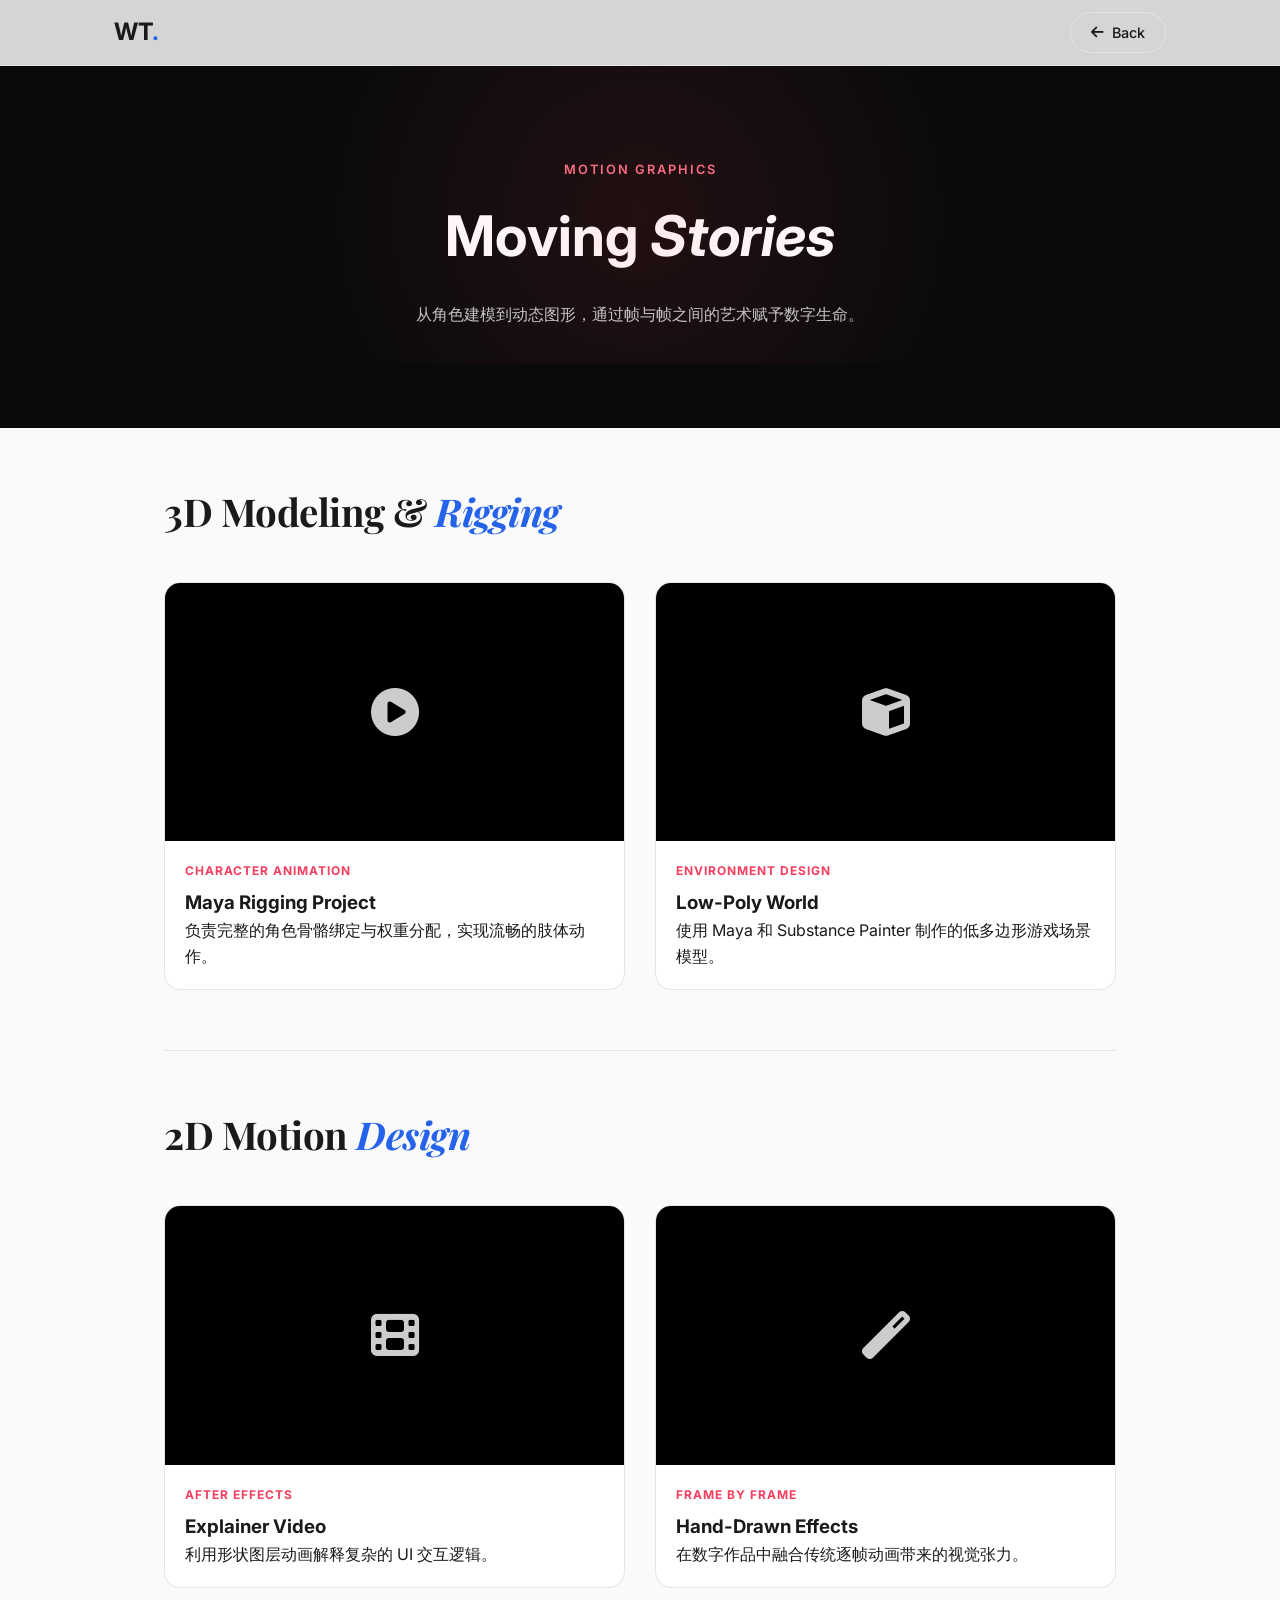
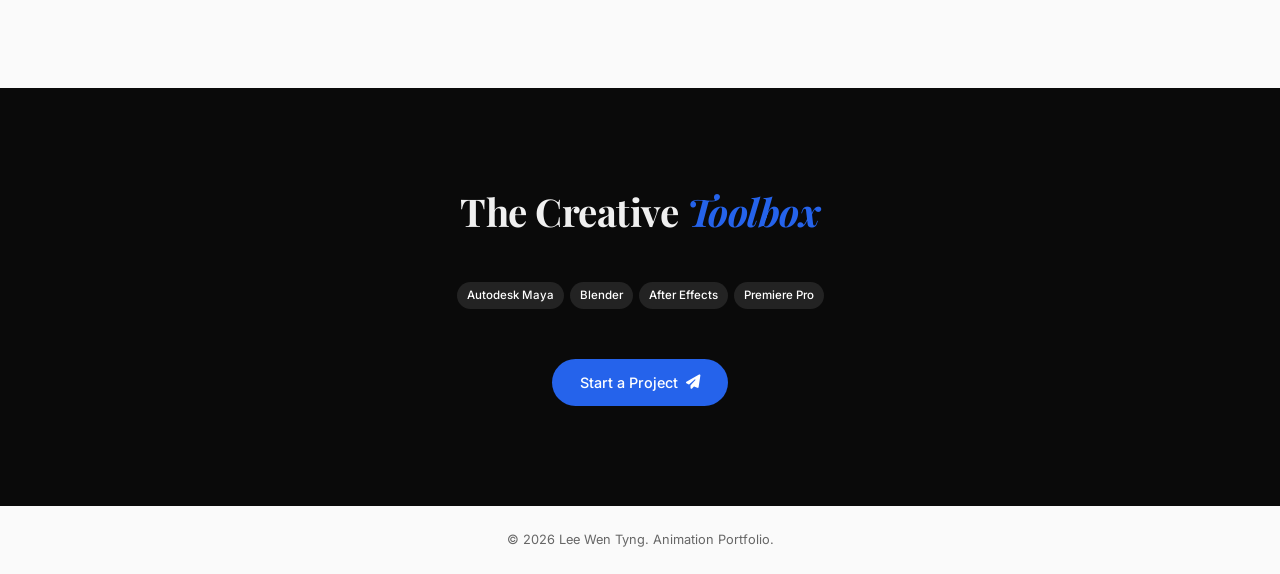
==== anim.html @ b2cf0510 "f" ====
<!DOCTYPE html>
<html lang="en">
<head>
    <meta charset="UTF-8">
    <meta name="viewport" content="width=device-width, initial-scale=1.0">
    <title>Animation & Motion | Lee Wen Tyng</title>
    <link href="https://fonts.googleapis.com/css2?family=Inter:wght@300;400;500;600;700&family=Playfair+Display:ital,wght@0,500;1,500&display=swap" rel="stylesheet">
    <link rel="stylesheet" href="https://cdnjs.cloudflare.com/ajax/libs/font-awesome/6.5.1/css/all.min.css">
    <link rel="stylesheet" href="style.css">
    <style>
        /* Animation 页面专属样式 */
        .project-hero {
            padding: 160px 24px 80px;
            background: #0a0a0a;
            color: var(--text-white);
            text-align: center;
            position: relative;
        }

        .project-hero::before {
            content: '';
            position: absolute;
            top: 50%;
            left: 50%;
            width: 70%;
            height: 70%;
            background: radial-gradient(circle, rgba(244, 63, 94, 0.1) 0%, transparent 70%); /* 采用粉红/红色调区分动画频道 */
            transform: translate(-50%, -50%);
            pointer-events: none;
        }

        .case-study-container {
            max-width: 1000px;
            margin: 0 auto;
            padding: 60px 24px;
        }

        /* 视频/作品展示网格 */
        .showcase-grid {
            display: grid;
            grid-template-columns: 1fr 1fr;
            gap: 30px;
            margin: 40px 0;
        }

        .showcase-item {
            background: #fff;
            border-radius: var(--radius);
            overflow: hidden;
            border: 1px solid var(--border);
            transition: var(--transition);
        }

        .showcase-item:hover {
            transform: translateY(-5px);
            box-shadow: var(--card-shadow);
        }

        .video-placeholder {
            width: 100%;
            aspect-ratio: 16 / 9;
            background: #000;
            display: flex;
            align-items: center;
            justify-content: center;
            color: white;
            position: relative;
        }

        .video-placeholder i {
            font-size: 3rem;
            opacity: 0.8;
        }

        .anim-meta {
            padding: 20px;
        }

        .anim-tag {
            font-size: 0.75rem;
            text-transform: uppercase;
            letter-spacing: 1px;
            color: #f43f5e;
            font-weight: 700;
            margin-bottom: 8px;
            display: block;
        }

        @media (max-width: 768px) {
            .showcase-grid { grid-template-columns: 1fr; }
        }
    </style>
</head>
<body>

    <header id="header" class="scrolled"> 
        <nav class="navbar">
            <a href="index.html" class="logo">WT<span class="dot">.</span></a>
            <a href="index.html#projects" class="btn btn-outline" style="padding: 8px 20px;">
                <i class="fas fa-arrow-left"></i> Back
            </a>
        </nav>
    </header>

    <main>
        <section class="project-hero">
            <div class="section-container">
                <p class="section-label" style="color: #fb7185;">Motion Graphics</p>
                <h1 class="hero-text" style="font-size: 3.5rem; color: white;">Moving <em>Stories</em></h1>
                <p style="opacity: 0.8; max-width: 600px; margin: 20px auto;">从角色建模到动态图形，通过帧与帧之间的艺术赋予数字生命。</p>
            </div>
        </section>

        <section class="case-study-container">
            
            <div class="reveal">
                <h2 class="section-heading">3D Modeling & <em>Rigging</em></h2>
                <div class="showcase-grid">
                    <div class="showcase-item">
                        <div class="video-placeholder">
                            <i class="fas fa-play-circle"></i>
                            </div>
                        <div class="anim-meta">
                            <span class="anim-tag">Character Animation</span>
                            <h3>Maya Rigging Project</h3>
                            <p>负责完整的角色骨骼绑定与权重分配，实现流畅的肢体动作。</p>
                        </div>
                    </div>
                    <div class="showcase-item">
                        <div class="video-placeholder">
                            <i class="fas fa-cube"></i>
                        </div>
                        <div class="anim-meta">
                            <span class="anim-tag">Environment Design</span>
                            <h3>Low-Poly World</h3>
                            <p>使用 Maya 和 Substance Painter 制作的低多边形游戏场景模型。</p>
                        </div>
                    </div>
                </div>
            </div>

            <hr style="border: none; border-top: 1px solid var(--border); margin: 60px 0;">

            <div class="reveal">
                <h2 class="section-heading">2D Motion <em>Design</em></h2>
                <div class="showcase-grid">
                    <div class="showcase-item">
                        <div class="video-placeholder">
                            <i class="fas fa-film"></i>
                        </div>
                        <div class="anim-meta">
                            <span class="anim-tag">After Effects</span>
                            <h3>Explainer Video</h3>
                            <p>利用形状图层动画解释复杂的 UI 交互逻辑。</p>
                        </div>
                    </div>
                    <div class="showcase-item">
                        <div class="video-placeholder">
                            <i class="fas fa-magic"></i>
                        </div>
                        <div class="anim-meta">
                            <span class="anim-tag">Frame by Frame</span>
                            <h3>Hand-Drawn Effects</h3>
                            <p>在数字作品中融合传统逐帧动画带来的视觉张力。</p>
                        </div>
                    </div>
                </div>
            </div>

        </section>

        <section class="section section-dark reveal" style="text-align: center;">
            <div class="section-container">
                <h2 class="section-heading">The Creative <em>Toolbox</em></h2>
                <div class="skill-tags" style="justify-content: center; font-size: 1.2rem;">
                    <span>Autodesk Maya</span>
                    <span>Blender</span>
                    <span>After Effects</span>
                    <span>Premiere Pro</span>
                </div>
                <div style="margin-top: 50px;">
                    <a href="index.html#contact" class="btn btn-primary">Start a Project <i class="fas fa-paper-plane"></i></a>
                </div>
            </div>
        </section>
    </main>

    <footer class="footer">
        <p>&copy; 2026 Lee Wen Tyng. Animation Portfolio.</p>
    </footer>

    <script>
        const revealElements = document.querySelectorAll('.reveal');
        const observer = new IntersectionObserver((entries) => {
            entries.forEach(entry => {
                if (entry.isIntersecting) {
                    entry.target.classList.add('revealed');
                }
            });
        }, { threshold: 0.1 });
        revealElements.forEach(el => observer.observe(el));
    </script>
</body>
</html>
---- style.css ----
/* ===== Reset & Base ===== */
*, *::before, *::after {
 margin: 0;
 padding: 0;
 box-sizing: border-box;
}

:root {
 --bg: #fafafa;
 --bg-dark: #0a0a0a;
 --text: #1a1a1a;
 --text-light: #666;
 --text-white: #f0f0f0;
 --accent: #2563eb;
 --accent-hover: #1d4ed8;
 --border: #e5e5e5;
 --card-bg: #fff;
 --card-shadow: 0 1px 3px rgba(0,0,0,0.06), 0 8px 24px rgba(0,0,0,0.04);
 --radius: 16px;
 --radius-sm: 8px;
 --transition: 0.3s cubic-bezier(0.4, 0, 0.2, 1);
 --max-width: 1100px;
}

html {
 scroll-behavior: smooth;
 font-size: 16px;
}

body {
 font-family: 'Inter', -apple-system, BlinkMacSystemFont, sans-serif;
 color: var(--text);
 background: var(--bg);
 line-height: 1.6;
 -webkit-font-smoothing: antialiased;
 overflow-x: hidden;
}

img { max-width: 100%; display: block; }
a { color: inherit; text-decoration: none; }
ul { list-style: none; }

/* ===== Navigation ===== */
#header {
 position: fixed;
 top: 0;
 left: 0;
 right: 0;
 z-index: 1000;
 padding: 20px 0;
 transition: var(--transition);
}

#header.scrolled {
 background: rgba(250, 250, 250, 0.85);
 backdrop-filter: blur(20px);
 -webkit-backdrop-filter: blur(20px);
 padding: 12px 0;
 border-bottom: 1px solid var(--border);
}

.navbar {
 max-width: var(--max-width);
 margin: 0 auto;
 padding: 0 24px;
 display: flex;
 justify-content: space-between;
 align-items: center;
}

.logo {
 font-size: 1.5rem;
 font-weight: 700;
 letter-spacing: -0.5px;
}

.dot { color: var(--accent); }

.nav-links {
 display: flex;
 align-items: center;
 gap: 32px;
}

.nav-links > li > a {
 font-size: 0.875rem;
 font-weight: 500;
 color: var(--text-light);
 transition: color var(--transition);
 position: relative;
}

.nav-links > li > a:hover { color: var(--text); }

.nav-links > li > a::after {
 content: '';
 position: absolute;
 bottom: -4px;
 left: 0;
 width: 0;
 height: 2px;
 background: var(--accent);
 transition: width var(--transition);
}

.nav-links > li > a:hover::after { width: 100%; }

/* Dropdown */
.dropdown { position: relative; }

.dropdown > a {
 display: flex;
 align-items: center;
 gap: 4px;
}

.dropdown > a .fa-chevron-down {
 font-size: 0.65rem;
 transition: transform var(--transition);
}

.dropdown:hover .fa-chevron-down { transform: rotate(180deg); }

.dropdown-menu {
 position: absolute;
 top: 100%;
 left: 50%;
 transform: translateX(-50%) translateY(8px);
 background: var(--card-bg);
 border: 1px solid var(--border);
 border-radius: var(--radius-sm);
 padding: 8px;
 min-width: 220px;
 box-shadow: var(--card-shadow);
 opacity: 0;
 visibility: hidden;
 transition: var(--transition);
}

.dropdown:hover .dropdown-menu {
 opacity: 1;
 visibility: visible;
 transform: translateX(-50%) translateY(0);
}

.dropdown-menu li a {
 display: block;
 padding: 8px 14px;
 font-size: 0.85rem;
 border-radius: 6px;
 transition: background var(--transition);
}

.dropdown-menu li a:hover {
 background: #f5f5f5;
}

/* Mobile menu */
.menu-toggle {
 display: none;
 flex-direction: column;
 gap: 5px;
 background: none;
 border: none;
 cursor: pointer;
 padding: 4px;
}

.menu-toggle span {
 display: block;
 width: 24px;
 height: 2px;
 background: var(--text);
 border-radius: 2px;
 transition: var(--transition);
}

/* ===== Hero ===== */
.hero {
 min-height: 100vh;
 display: flex;
 align-items: center;
 justify-content: center;
 padding: 120px 24px 80px;
 background: linear-gradient(135deg, #f0f4ff 0%, #fafafa 50%, #fdf2f8 100%);
 position: relative;
}

.hero-container {
 max-width: var(--max-width);
 margin: 0 auto;
 display: grid;
 grid-template-columns: 320px 1fr;
 gap: 64px;
 align-items: center;
}

.hero-card {
 text-align: center;
}

.profile-circle {
 width: 180px;
 height: 180px;
 border-radius: 50%;
 overflow: hidden;
 margin: 0 auto 20px;
 border: 3px solid #fff;
 box-shadow: 0 8px 32px rgba(37, 99, 235, 0.15);
}

.profile-circle img {
 width: 100%;
 height: 100%;
 object-fit: cover;
}

.hero-card h2 {
 font-size: 1.35rem;
 font-weight: 600;
 letter-spacing: -0.3px;
}

.hero-tagline {
 color: var(--text-light);
 font-size: 0.9rem;
 margin-top: 4px;
}

.hero-specialties {
 display: flex;
 align-items: center;
 justify-content: center;
 gap: 8px;
 margin-top: 12px;
 font-size: 0.8rem;
 color: var(--accent);
 font-weight: 500;
}

.hero-specialties .sep { opacity: 0.4; }

.hero-text h1 {
 font-family: 'Playfair Display', Georgia, serif;
 font-size: 3.2rem;
 line-height: 1.15;
 letter-spacing: -1px;
 margin-bottom: 20px;
}

.hero-text h1 em {
 color: var(--accent);
 font-style: italic;
}

.hero-text > p {
 font-size: 1.1rem;
 color: var(--text-light);
 max-width: 480px;
 line-height: 1.7;
}

.button-group {
 display: flex;
 gap: 12px;
 margin-top: 32px;
}

.btn {
 display: inline-flex;
 align-items: center;
 gap: 8px;
 padding: 12px 28px;
 border-radius: 50px;
 font-size: 0.9rem;
 font-weight: 500;
 transition: var(--transition);
 cursor: pointer;
 border: none;
}

.btn-primary {
 background: var(--accent);
 color: #fff;
}

.btn-primary:hover {
 background: var(--accent-hover);
 transform: translateY(-1px);
 box-shadow: 0 4px 16px rgba(37, 99, 235, 0.3);
}

.btn-outline {
 background: transparent;
 color: var(--text);
 border: 1.5px solid var(--border);
}

.btn-outline:hover {
 border-color: var(--text);
 transform: translateY(-1px);
}

/* Scroll indicator */
.scroll-indicator {
 position: absolute;
 bottom: 32px;
 left: 50%;
 transform: translateX(-50%);
 text-align: center;
 animation: float 2.5s ease-in-out infinite;
}

.scroll-indicator p {
 font-size: 0.7rem;
 color: var(--text-light);
 margin-top: 8px;
 letter-spacing: 1px;
 text-transform: uppercase;
}

.mouse {
 width: 24px;
 height: 38px;
 border: 2px solid var(--text-light);
 border-radius: 12px;
 margin: 0 auto;
 position: relative;
}

.wheel {
 width: 3px;
 height: 8px;
 background: var(--text-light);
 border-radius: 2px;
 position: absolute;
 top: 6px;
 left: 50%;
 transform: translateX(-50%);
 animation: scroll-wheel 1.8s ease-in-out infinite;
}

@keyframes scroll-wheel {
 0%, 100% { opacity: 1; transform: translateX(-50%) translateY(0); }
 100% { opacity: 0; transform: translateX(-50%) translateY(12px); }
}

@keyframes float {
 0%, 100% { transform: translateX(-50%) translateY(0); }
 50% { transform: translateX(-50%) translateY(-8px); }
}

/* ===== Sections ===== */
.section {
 padding: 100px 24px;
}

.section-dark {
 background: var(--bg-dark);
 color: var(--text-white);
}

.section-container {
 max-width: var(--max-width);
 margin: 0 auto;
}

.section-label {
 font-size: 0.8rem;
 font-weight: 600;
 text-transform: uppercase;
 letter-spacing: 2px;
 color: var(--accent);
 margin-bottom: 12px;
}

.section-heading {
 font-family: 'Playfair Display', Georgia, serif;
 font-size: 2.4rem;
 letter-spacing: -0.5px;
 line-height: 1.2;
 margin-bottom: 48px;
}

.section-heading em {
 color: var(--accent);
 font-style: italic;
}

/* Reveal animation */
.reveal {
 opacity: 0;
 transform: translateY(30px);
 transition: opacity 0.8s ease, transform 0.8s ease;
}

.reveal.revealed {
 opacity: 1;
 transform: translateY(0);
}

/* ===== About ===== */
.about-content p {
 font-size: 1.05rem;
 color: var(--text-light);
 margin-bottom: 16px;
 max-width: 680px;
 line-height: 1.8;
}

.about-stats {
 display: flex;
 gap: 48px;
 margin-top: 48px;
 padding-top: 48px;
 border-top: 1px solid var(--border);
}

.stat-number {
 display: block;
 font-size: 2rem;
 font-weight: 700;
 color: var(--accent);
}

.stat-label {
 font-size: 0.85rem;
 color: var(--text-light);
}

/* ===== Projects ===== */
.projects-grid {
 display: grid;
 grid-template-columns: 1fr 1fr;
 gap: 24px;
}

.project-card {
 display: block;
 border-radius: var(--radius);
 overflow: hidden;
 background: var(--card-bg);
 border: 1px solid rgba(255,255,255,0.1);
 transition: var(--transition);
}

.project-card:hover {
 transform: translateY(-4px);
 box-shadow: 0 12px 40px rgba(0,0,0,0.08);
}

.project-thumb {
 position: relative;
 aspect-ratio: 16/10;
 overflow: hidden;
}

.project-thumb img {
 width: 100%;
 height: 100%;
 object-fit: cover;
 transition: transform 0.6s ease;
}

.project-card:hover .project-thumb img {
 transform: scale(1.05);
}

.project-overlay {
 position: absolute;
 inset: 0;
 background: rgba(10, 10, 10, 0.6);
 display: flex;
 align-items: center;
 justify-content: center;
 opacity: 0;
 transition: var(--transition);
}

.project-card:hover .project-overlay { opacity: 1; }

.project-overlay span {
 color: #fff;
 font-size: 0.9rem;
 font-weight: 500;
 display: flex;
 align-items: center;
 gap: 8px;
}

.project-meta {
 padding: 20px 24px;
}

.project-meta h3 {
 font-size: 1.1rem;
 font-weight: 600;
 margin-bottom: 6px;
}

.project-meta > p {
 font-size: 0.85rem;
 color: #999;
 margin-bottom: 12px;
 line-height: 1.5;
}

.skill-tags {
 display: flex;
 flex-wrap: wrap;
 gap: 6px;
}

.skill-tags span {
 font-size: 0.72rem;
 padding: 4px 10px;
 background: rgba(37, 99, 235, 0.1);
 color: var(--accent);
 border-radius: 50px;
 font-weight: 500;
}

.section-dark .skill-tags span {
 background: rgba(255,255,255,0.1);
 color: #fff;
}

/* ===== Experience / Timeline ===== */
.timeline {
 position: relative;
 padding-left: 28px;
}

.timeline::before {
 content: '';
 position: absolute;
 left: 4px;
 top: 8px;
 bottom: 8px;
 width: 1px;
 background: var(--border);
}

.timeline-item {
 position: relative;
 padding-bottom: 40px;
}

.timeline-item:last-child { padding-bottom: 0; }

.timeline-marker {
 position: absolute;
 left: -28px;
 top: 8px;
 width: 9px;
 height: 9px;
 border-radius: 50%;
 background: var(--accent);
 border: 2px solid var(--bg);
}

.timeline-header {
 display: flex;
 align-items: center;
 gap: 12px;
 margin-bottom: 4px;
}

.timeline-date {
 font-size: 0.8rem;
 color: var(--text-light);
 font-weight: 500;
}

.timeline-type {
 font-size: 0.7rem;
 padding: 2px 8px;
 background: rgba(37, 99, 235, 0.1);
 color: var(--accent);
 border-radius: 50px;
 font-weight: 500;
}

.timeline-content h3 {
 font-size: 1.1rem;
 font-weight: 600;
 margin-bottom: 2px;
}

.timeline-company {
 font-size: 0.85rem;
 color: var(--text-light);
 margin-bottom: 12px;
}

.timeline-content ul {
 margin-bottom: 12px;
}

.timeline-content li {
 font-size: 0.9rem;
 color: var(--text-light);
 line-height: 1.7;
 padding-left: 16px;
 position: relative;
 margin-bottom: 6px;
}

.timeline-content li::before {
 content: '';
 position: absolute;
 left: 0;
 top: 10px;
 width: 4px;
 height: 4px;
 border-radius: 50%;
 background: var(--border);
}

/* ===== Achievements ===== */
.achievements-grid {
 display: grid;
 grid-template-columns: 1fr 1fr;
 gap: 24px;
}

.achievement-card {
 border-radius: var(--radius);
 overflow: hidden;
 background: rgba(255,255,255,0.05);
 border: 1px solid rgba(255,255,255,0.08);
}

.achievement-card img {
 aspect-ratio: 16/10;
 object-fit: cover;
 width: 100%;
}

.achievement-info {
 padding: 24px;
}

.achievement-badge {
 font-size: 0.75rem;
 font-weight: 600;
 padding: 3px 10px;
 background: rgba(37, 99, 235, 0.15);
 color: var(--accent);
 border-radius: 50px;
 display: inline-block;
 margin-bottom: 10px;
}

.achievement-info h3 {
 font-size: 1.05rem;
 font-weight: 600;
 margin-bottom: 8px;
}

.achievement-info p {
 font-size: 0.85rem;
 color: #999;
 line-height: 1.6;
}

/* ===== Contact ===== */
.contact-container {
 text-align: center;
}

.contact-grid {
 display: flex;
 justify-content: center;
 gap: 16px;
 margin-bottom: 40px;
 flex-wrap: wrap;
}

.contact-card {
 display: flex;
 align-items: center;
 gap: 14px;
 padding: 16px 24px;
 background: var(--card-bg);
 border: 1px solid var(--border);
 border-radius: var(--radius-sm);
 transition: var(--transition);
}

.contact-card:hover {
 border-color: var(--accent);
 transform: translateY(-2px);
 box-shadow: 0 4px 16px rgba(37, 99, 235, 0.1);
}

a.contact-card:hover .fa-arrow-right {
 opacity: 1;
 transform: translateX(0);
}

.contact-card > i:first-child {
 font-size: 1.2rem;
 color: var(--accent);
}

.contact-label {
 font-size: 0.7rem;
 color: var(--text-light);
 text-transform: uppercase;
 letter-spacing: 1px;
}

.contact-value {
 font-size: 0.9rem;
 font-weight: 500;
}

.contact-card > .fa-arrow-right {
 font-size: 0.75rem;
 color: var(--accent);
 opacity: 0;
 transform: translateX(-4px);
 transition: var(--transition);
}

.social-links {
 display: flex;
 justify-content: center;
 gap: 16px;
}

.social-links a {
 width: 44px;
 height: 44px;
 display: flex;
 align-items: center;
 justify-content: center;
 border-radius: 50%;
 border: 1px solid var(--border);
 font-size: 1rem;
 color: var(--text-light);
 transition: var(--transition);
}

.social-links a:hover {
 background: var(--accent);
 color: #fff;
 border-color: var(--accent);
 transform: translateY(-2px);
}

/* ===== Footer ===== */
.footer {
 text-align: center;
 padding: 24px;
 font-size: 0.8rem;
 color: var(--text-light);
}

/* ===== Responsive ===== */
@media (max-width: 768px) {
 .menu-toggle { display: flex; }

 .nav-links {
  position: fixed;
  top: 0;
  right: -100%;
  width: 280px;
  height: 100vh;
  flex-direction: column;
  background: var(--bg);
  padding: 80px 32px 32px;
  gap: 24px;
  transition: right var(--transition);
  box-shadow: -8px 0 24px rgba(0,0,0,0.1);
 }

 .nav-links.open { right: 0; }

 .dropdown-menu {
  position: static;
  transform: none;
  opacity: 1;
  visibility: visible;
  box-shadow: none;
  border: none;
  background: #f5f5f5;
  border-radius: var(--radius-sm);
  margin-top: 8px;
  display: none;
 }

 .dropdown.open .dropdown-menu { display: block; }

 .hero-container {
  grid-template-columns: 1fr;
  text-align: center;
  gap: 40px;
 }

 .hero-card { order: -1; }

 .hero-text h1 { font-size: 2.2rem; }
 .hero-text > p { margin: 0 auto; }
 .button-group { justify-content: center; }

 .projects-grid,
 .achievements-grid {
  grid-template-columns: 1fr;
 }

 .about-stats {
  gap: 32px;
 }

 .scroll-indicator { display: none; }

 .section-heading { font-size: 2rem; }

 .section { padding: 72px 24px; }
}

@media (max-width: 480px) {
 .hero-text h1 { font-size: 1.8rem; }
 .contact-grid { flex-direction: column; align-items: center; }
 .contact-card { width: 100%; max-width: 300px; justify-content: center; }
}

/* 1. 顶部 Hero 区：使用深色背景营造沉浸感 */
.project-hero {
    padding: 160px 24px 100px;
    background: var(--bg-dark); /* 复用主页定义的深黑色 */
    color: var(--text-white);
    text-align: center;
    position: relative;
    overflow: hidden;
}

/* 加上一个淡淡的渐变背景装饰 */
.project-hero::before {
    content: '';
    position: absolute;
    top: 50%;
    left: 50%;
    width: 60%;
    height: 60%;
    background: radial-gradient(circle, rgba(37, 99, 235, 0.15) 0%, transparent 70%);
    transform: translate(-50%, -50%);
    pointer-events: none;
}

/* 2. 案例研究容器：控制阅读宽度，提升质感 */
.case-study-container {
    max-width: 860px; /* 比主页略窄，更适合长文阅读 */
    margin: 0 auto;
    padding: 80px 24px;
}

/* 3. 媒体展示（视频/图片）：增加悬浮阴影 */
.project-media {
    width: 100%;
    border-radius: var(--radius);
    overflow: hidden;
    margin-bottom: 48px;
    box-shadow: 0 20px 50px rgba(0,0,0,0.1);
    border: 1px solid var(--border);
}

.project-media img, .project-media video {
    width: 100%;
    display: block;
    transition: transform 0.8s ease;
}

/* 4. 技术栈网格：展示你的硬实力（Unity, C# 等） */
.tech-stack-grid {
    display: grid;
    grid-template-columns: repeat(auto-fit, minmax(140px, 1fr));
    gap: 16px;
    margin: 40px 0;
}

.tech-item {
    padding: 24px 16px;
    background: #fff;
    border: 1px solid var(--border);
    border-radius: var(--radius-sm);
    text-align: center;
    transition: var(--transition);
}

.tech-item:hover {
    border-color: var(--accent);
    transform: translateY(-4px);
    box-shadow: var(--card-shadow);
}

.tech-item i {
    font-size: 1.8rem;
    color: var(--accent);
    margin-bottom: 12px;
}

.tech-item p {
    font-size: 0.85rem;
    font-weight: 600;
    color: var(--text);
}

/* 5. 强调引用：用于展示项目中的感悟或评价 */
blockquote {
    font-family: 'Playfair Display', serif;
    font-style: italic;
    font-size: 1.2rem;
    color: var(--text-light);
    border-left: 4px solid var(--accent);
    padding: 20px 32px;
    margin: 40px 0;
    background: rgba(37, 99, 235, 0.03);
    border-radius: 0 var(--radius-sm) var(--radius-sm) 0;
}

/* 6. 移动端微调 */
@media (max-width: 768px) {
    .project-hero h1 { font-size: 2.5rem; }
    .case-study-container { padding: 48px 24px; }
    .tech-stack-grid { grid-template-columns: 1fr 1fr; }
}

/*uiux html/
/* 给 UI/UX 注入灵魂的 CSS 补丁 */
.uiux-hero {
    background: radial-gradient(circle at top right, rgba(37, 99, 235, 0.05), #fff);
    border-bottom: none;
}
.step-card:hover {
    border-color: var(--accent);
    background: #fff;
    transform: translateY(-5px);
    box-shadow: 0 10px 30px rgba(37, 99, 235, 0.1);
}
.iphone-frame {
    border: 12px solid #1e293b; /* 更有质感的边框 */
    box-shadow: 0 50px 100px -20px rgba(2, 6, 23, 0.3);
}

/*fyp html*/
/* FYP 皇冠明珠版 CSS 补丁 */
.fyp-hero {
    background: #020617; /* 深海蓝 */
    position: relative;
}
.fyp-hero h1 em {
    color: #f59e0b !important; /* 金色 */
    text-shadow: 0 0 20px rgba(245, 158, 11, 0.3);
}
.award-tag {
    background: linear-gradient(135deg, rgba(245, 158, 11, 0.2), rgba(245, 158, 11, 0.05));
    border-color: #f59e0b;
    color: #fbbf24;
}
.step-number {
    color: #f59e0b !important; /* 步骤数字也换成金色 */
    opacity: 0.5;
}
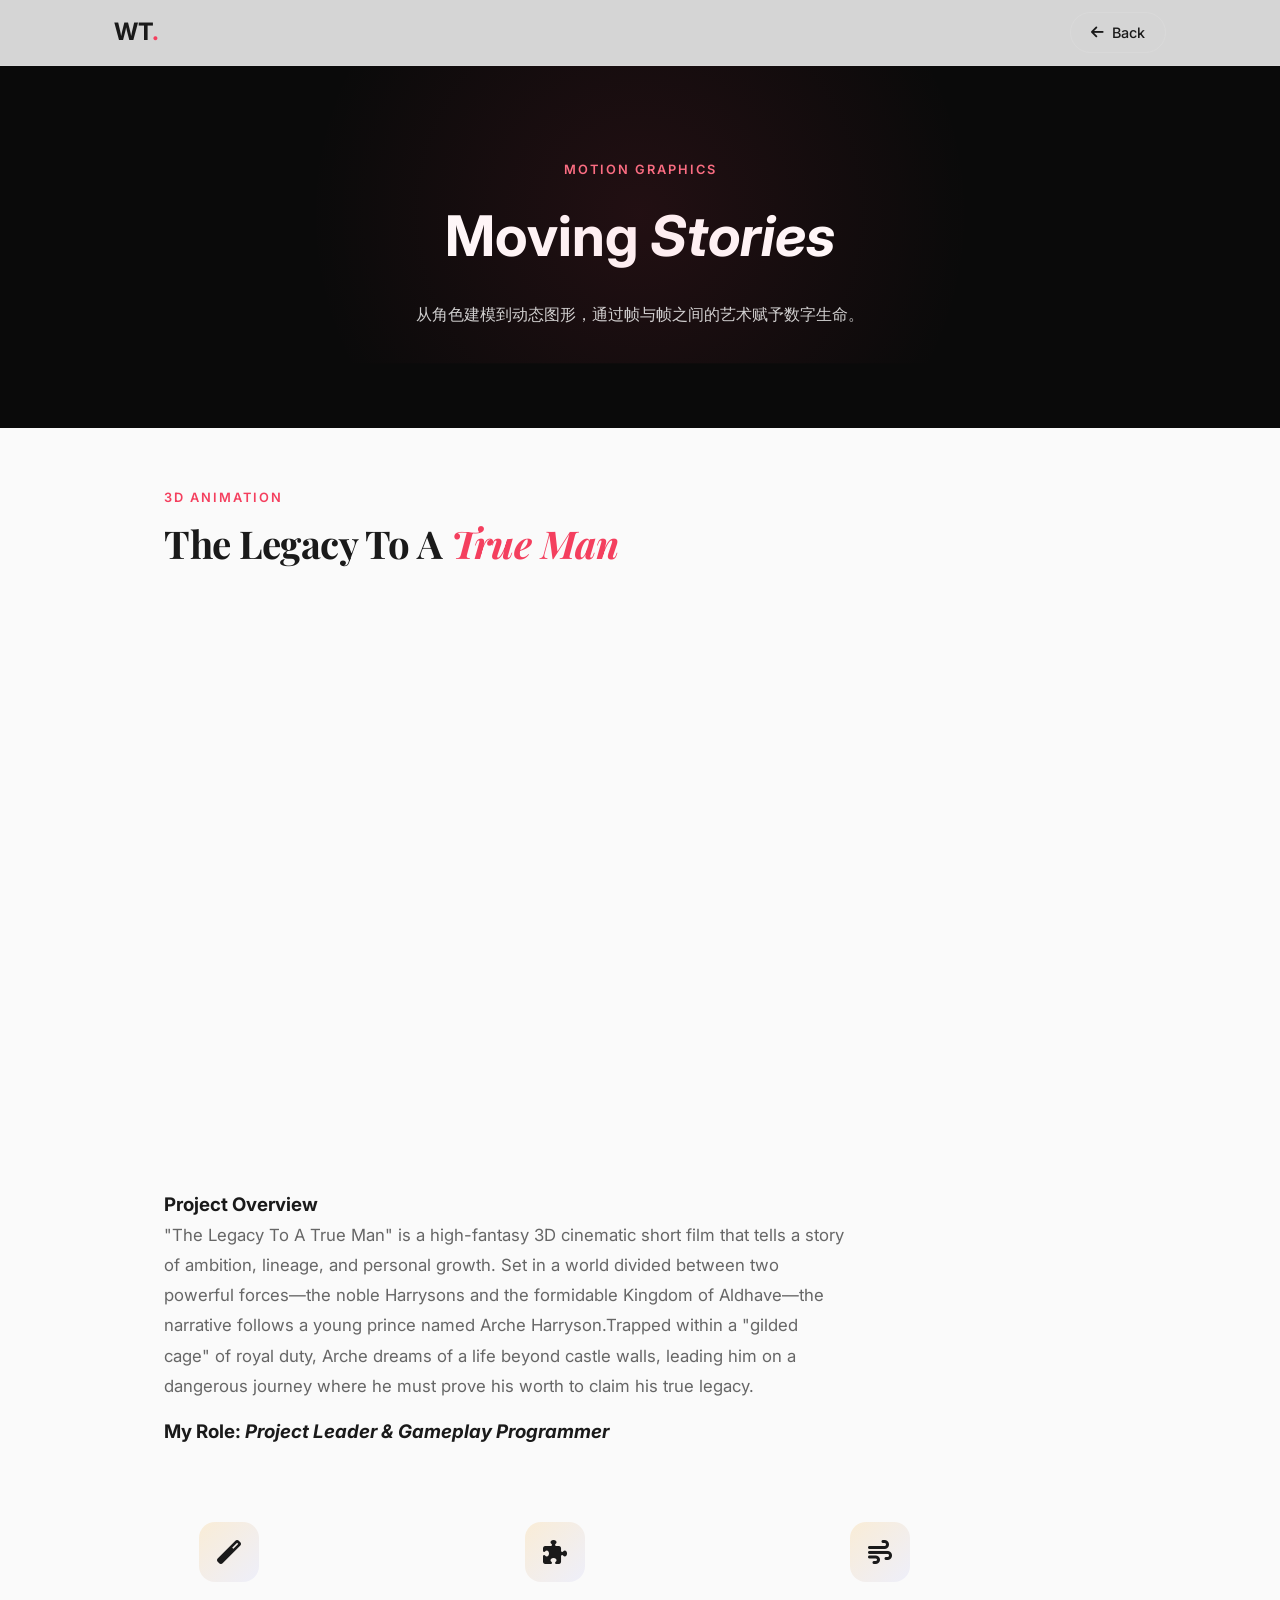
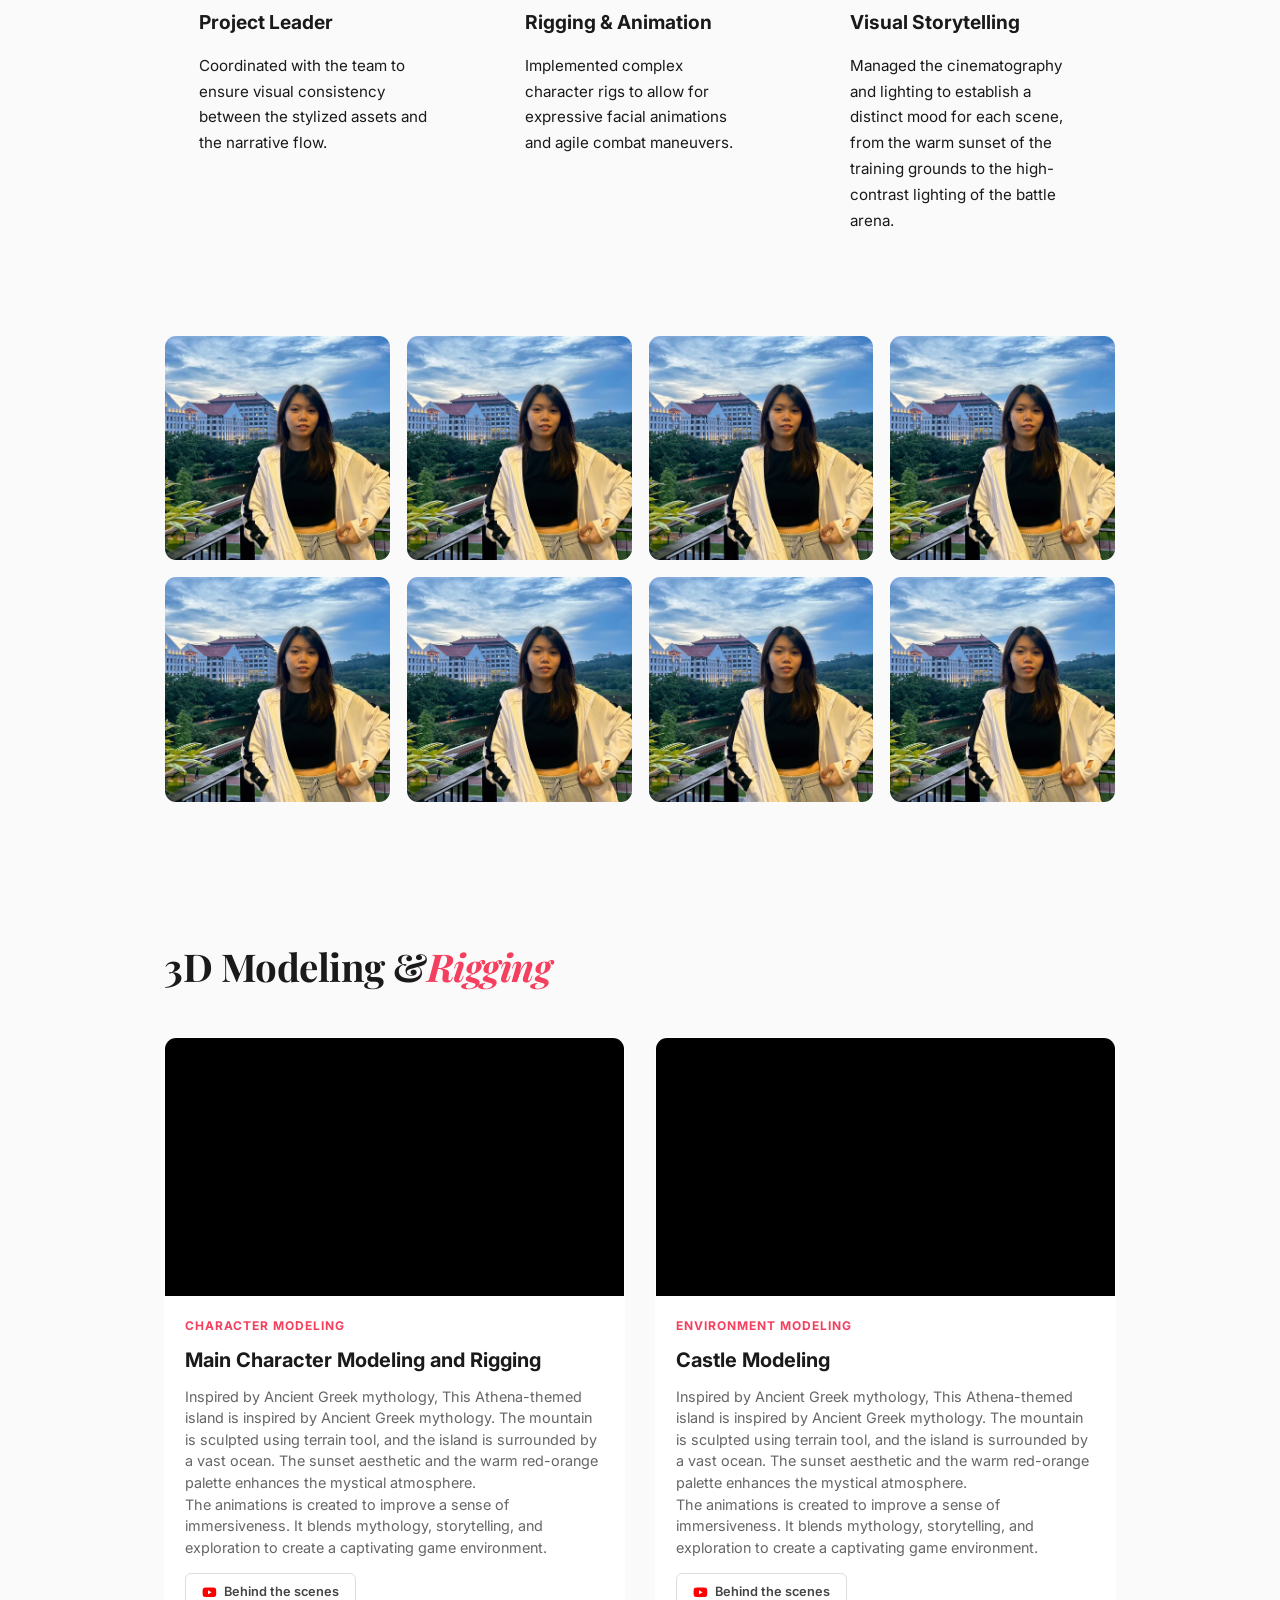
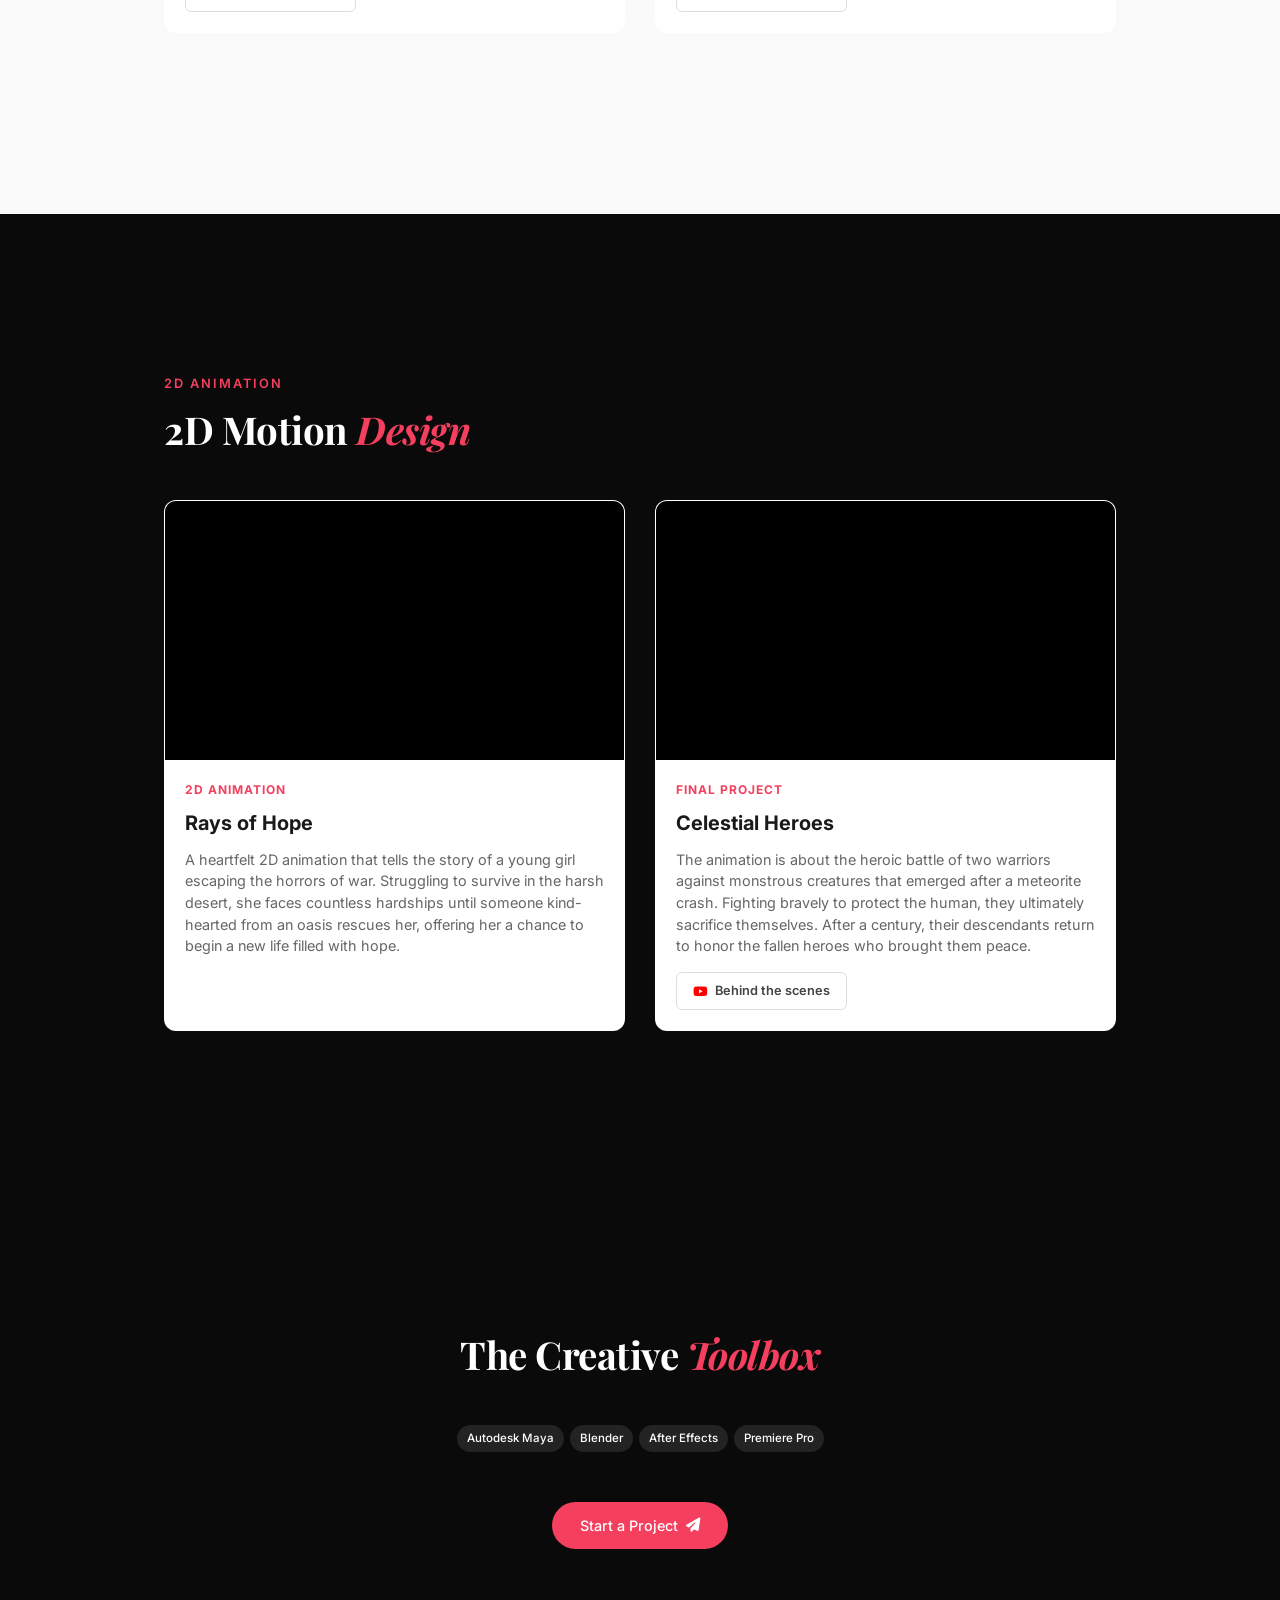
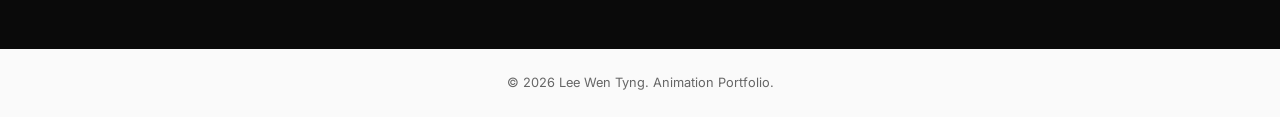
==== commit 52bc88e2: "f" ====
--- a/anim.html
+++ b/anim.html
@@ -9,6 +9,15 @@
     <link rel="stylesheet" href="style.css">
     <style>
         /* Animation 页面专属样式 */
+        :root {
+            --bg-dark: #0a0a0a;
+            --text-white: #ffffff;
+            --accent: #f43f5e;
+            --border: rgba(255, 255, 255, 0.1);
+            --radius: 12px;
+            --radius-sm: 8px;
+        }
+
         .project-hero {
             padding: 160px 24px 80px;
             background: #0a0a0a;
@@ -86,8 +95,91 @@
             display: block;
         }
 
+        /* Feature Cards with 3D Tilt */
+        .feature-grid {
+            display: grid;
+            grid-template-columns: repeat(auto-fit, minmax(150px, 1fr));
+            gap: 25px;
+            margin: 40px 0;
+            perspective: 1000px;
+        }
+
+        .feature-card {
+            background: var(--bg-card);
+            border: 1px solid var(--border-color);
+            border-radius: 20px;
+            padding: 35px;
+            transition: all 0.4s cubic-bezier(0.175, 0.885, 0.32, 1.275);
+            transform-style: preserve-3d;
+            position: relative;
+            overflow: hidden;
+        }
+
+        .feature-card::before {
+            content: '';
+            position: absolute;
+            top: 0;
+            left: 0;
+            right: 0;
+            height: 3px;
+            background: linear-gradient(90deg, var(--accent), var(--accent-gold));
+            transform: scaleX(0);
+            transition: transform 0.4s ease;
+        }
+
+        .feature-card:hover::before {
+            transform: scaleX(1);
+        }
+
+        .feature-card:hover {
+            border-color: rgba(245, 158, 11, 0.3);
+            box-shadow: 
+                0 25px 50px rgba(0, 0, 0, 0.4),
+                0 0 60px rgba(245, 158, 11, 0.1);
+        }
+
+        .feature-icon {
+            width: 60px;
+            height: 60px;
+            background: linear-gradient(135deg, rgba(245, 158, 11, 0.15), rgba(129, 140, 248, 0.1));
+            border-radius: 16px;
+            display: flex;
+            align-items: center;
+            justify-content: center;
+            margin-bottom: 25px;
+            font-size: 1.5rem;
+            color: var(--accent-gold);
+            transition: all 0.3s ease;
+        }
+
+        .feature-card:hover .feature-icon {
+            transform: scale(1.1) rotate(5deg);
+            background: linear-gradient(135deg, rgba(245, 158, 11, 0.25), rgba(129, 140, 248, 0.15));
+            box-shadow: 0 10px 30px rgba(245, 158, 11, 0.2);
+        }
+
+        .feature-card h4 {
+            font-size: 1.2rem;
+            margin-bottom: 15px;
+            color: var(--text-primary);
+        }
+
+        .feature-card p {
+            color: var(--text-secondary);
+            font-size: 0.95rem;
+            line-height: 1.7;
+        }
+
+        .feature-card strong {
+            color: var(--accent-gold);
+        }
+
+
         @media (max-width: 768px) {
             .showcase-grid { grid-template-columns: 1fr; }
+            .feature-grid {
+                grid-template-columns: 1fr;
+            }
         }
     </style>
 </head>
@@ -112,62 +204,201 @@
         </section>
 
         <section class="case-study-container">
+            <section id="project-1" class="project-section reveal">
             
+                <p class="section-label">3D Animation</p>
+                <h2 class="section-heading">The Legacy To A <em>True Man</em></h2>
+                <div class="video-responsive">
+                    <iframe 
+                        src="https://www.youtube.com/embed/VRP5kN3Tw7g" 
+                        frameborder="0" 
+                        allow="accelerometer; autoplay; clipboard-write; encrypted-media; gyroscope; picture-in-picture" 
+                        allowfullscreen>
+                    </iframe>
+                </div>
+                
+                <div class="about-content">
+                    <h3>Project Overview</h3>
+                    <p>"The Legacy To A True Man" is a high-fantasy 3D cinematic short film that tells a story of ambition, lineage, and personal growth.
+                        Set in a world divided between two powerful forces—the noble Harrysons and the formidable Kingdom of Aldhave—the narrative follows a young prince 
+                        named Arche Harryson.Trapped within a "gilded cage" of royal duty, 
+                        Arche dreams of a life beyond castle walls, leading him on a dangerous journey where he must prove his worth to claim his true legacy.</p>
+                    
+                    <h3>My Role: <em>Project Leader & Gameplay Programmer</em></h3>
+                    <div class="feature-grid">
+                    <div class="feature-card reveal" data-tilt>
+                        <div class="feature-icon">
+                            <i class="fas fa-magic"></i>
+                        </div>
+                        <h4>Project Leader</h4>
+                        <p> Coordinated with the team to ensure visual consistency between the stylized assets and the narrative flow.</p>
+                    </div>
+                    <div class="feature-card reveal" data-tilt>
+                        <div class="feature-icon">
+                            <i class="fas fa-puzzle-piece"></i>
+                        </div>
+                        <h4>Rigging & Animation</h4>
+                        <p>Implemented complex character rigs to allow for expressive facial animations and agile combat maneuvers. </p>
+                    </div>
+                    <div class="feature-card reveal" data-tilt>
+                        <div class="feature-icon">
+                            <i class="fas fa-wind"></i>
+                        </div>
+                        <h4>Visual Storytelling</h4>
+                        <p>Managed the cinematography and lighting to establish a distinct mood for each scene, from the warm sunset of the training grounds to the high-contrast lighting of the battle arena.</p>
+                    </div>
+                </div>
+
+                <div class="project-gallery">
+                    <div class="gallery-grid">
+                        <div class="gallery-item">
+                            <img src="assets/images/image1.jpg" alt="Level Design Process" loading="lazy">
+                        </div>
+                        <div class="gallery-item">
+                            <img src="assets/images/image1.jpg" alt="Character Rigging" loading="lazy">
+                        </div>
+                        <div class="gallery-item"> <img src="assets/images/image1.jpg" alt="Final Environment Render" loading="lazy">
+                        </div>
+                        <div class="gallery-item">
+                            <img src="assets/images/image1.jpg" alt="UI Implementation" loading="lazy">
+                        </div>
+                        <div class="gallery-item">
+                            <img src="assets/images/image1.jpg" alt="Code Snippet" loading="lazy">
+                        </div>
+                        <div class="gallery-item">
+                            <img src="assets/images/image1.jpg" alt="Code Snippet" loading="lazy">
+                        </div>
+                        <div class="gallery-item">
+                            <img src="assets/images/image1.jpg" alt="Code Snippet" loading="lazy">
+                        </div>
+                        <div class="gallery-item">
+                            <img src="assets/images/image1.jpg" alt="Code Snippet" loading="lazy">
+                        </div>
+                    </div>
+                </div>
+
+            </div>
+
+        </section>
+        </section>
+
+        <section class="case-study-container">
             <div class="reveal">
-                <h2 class="section-heading">3D Modeling & <em>Rigging</em></h2>
+                <h2 class="section-heading">3D Modeling &<em>Rigging</em></h2>
                 <div class="showcase-grid">
                     <div class="showcase-item">
-                        <div class="video-placeholder">
-                            <i class="fas fa-play-circle"></i>
-                            </div>
-                        <div class="anim-meta">
-                            <span class="anim-tag">Character Animation</span>
-                            <h3>Maya Rigging Project</h3>
-                            <p>负责完整的角色骨骼绑定与权重分配，实现流畅的肢体动作。</p>
-                        </div>
-                    </div>
+                            <div class="video-wrapper">
+                                <iframe 
+                                    src="https://www.youtube.com/embed/CUZMwPjbkSA" 
+                                    title="YouTube video player" 
+                                    frameborder="0" 
+                                    allow="accelerometer; autoplay; clipboard-write; encrypted-media; gyroscope; picture-in-picture; web-share" 
+                                    allowfullscreen>
+                                </iframe>
+                            </div>
+                            <div class="anim-meta">
+                                <span class="anim-tag" style="color: var(--accent);">Character Modeling</span>
+                                <h3>Main Character Modeling and Rigging</h3>
+                                
+                                <p>Inspired by Ancient Greek mythology, This Athena-themed island is inspired by Ancient Greek mythology. 
+                                    The mountain is sculpted using terrain tool, and the island is surrounded by a vast ocean. 
+                                    The sunset aesthetic and the warm red-orange palette enhances the mystical atmosphere.</p>
+                                <p>The animations is created to improve a sense of immersiveness. 
+                                    It blends mythology, storytelling, and exploration to create a captivating game environment.</p>
+                                <a href="https://youtube.com/your-video-link" target="_blank" class="btn-small">
+                                    <i class="fab fa-youtube"></i> Behind the scenes
+                                </a>
+                            </div>
+                        </div>
+
                     <div class="showcase-item">
-                        <div class="video-placeholder">
-                            <i class="fas fa-cube"></i>
-                        </div>
-                        <div class="anim-meta">
-                            <span class="anim-tag">Environment Design</span>
-                            <h3>Low-Poly World</h3>
-                            <p>使用 Maya 和 Substance Painter 制作的低多边形游戏场景模型。</p>
-                        </div>
-                    </div>
+                            <div class="video-wrapper">
+                                <iframe 
+                                    src="https://www.youtube.com/embed/CUZMwPjbkSA" 
+                                    title="YouTube video player" 
+                                    frameborder="0" 
+                                    allow="accelerometer; autoplay; clipboard-write; encrypted-media; gyroscope; picture-in-picture; web-share" 
+                                    allowfullscreen>
+                                </iframe>
+                            </div>
+                            <div class="anim-meta">
+                                <span class="anim-tag" style="color: var(--accent);">Environment Modeling</span>
+                                <h3>Castle Modeling</h3>
+                                
+                                <p>Inspired by Ancient Greek mythology, This Athena-themed island is inspired by Ancient Greek mythology. 
+                                    The mountain is sculpted using terrain tool, and the island is surrounded by a vast ocean. 
+                                    The sunset aesthetic and the warm red-orange palette enhances the mystical atmosphere.</p>
+                                <p>The animations is created to improve a sense of immersiveness. 
+                                    It blends mythology, storytelling, and exploration to create a captivating game environment.</p>
+                                <a href="https://youtube.com/your-video-link" target="_blank" class="btn-small">
+                                    <i class="fab fa-youtube"></i> Behind the scenes
+                                </a>
+                            </div>
+                        </div>
+
+                    
                 </div>
             </div>
 
             <hr style="border: none; border-top: 1px solid var(--border); margin: 60px 0;">
 
-            <div class="reveal">
-                <h2 class="section-heading">2D Motion <em>Design</em></h2>
-                <div class="showcase-grid">
-                    <div class="showcase-item">
-                        <div class="video-placeholder">
-                            <i class="fas fa-film"></i>
-                        </div>
-                        <div class="anim-meta">
-                            <span class="anim-tag">After Effects</span>
-                            <h3>Explainer Video</h3>
-                            <p>利用形状图层动画解释复杂的 UI 交互逻辑。</p>
-                        </div>
-                    </div>
-                    <div class="showcase-item">
-                        <div class="video-placeholder">
-                            <i class="fas fa-magic"></i>
-                        </div>
-                        <div class="anim-meta">
-                            <span class="anim-tag">Frame by Frame</span>
-                            <h3>Hand-Drawn Effects</h3>
-                            <p>在数字作品中融合传统逐帧动画带来的视觉张力。</p>
-                        </div>
-                    </div>
-                </div>
+        </section>
+
+        <section id="project-2" class="section section-dark reveal">
+
+                <section class="case-study-container">
+                    <div class="reveal">
+                    <p class="section-label">2D Animation</p>
+                    <h2 class="section-heading">2D Motion <em>Design</em></h2>
+                    
+                    <div class="showcase-grid">
+                        <div class="showcase-item">
+                            <div class="video-wrapper">
+                                <iframe 
+                                    src="https://www.youtube.com/embed/gsLQfIuOL00" 
+                                    title="YouTube video player" 
+                                    frameborder="0" 
+                                    allow="accelerometer; autoplay; clipboard-write; encrypted-media; gyroscope; picture-in-picture; web-share" 
+                                    allowfullscreen>
+                                </iframe>
+                            </div>
+                            <div class="anim-meta">
+                                <span class="anim-tag" style="color: var(--accent);">2D animation</span>
+                                <h3>Rays of Hope</h3>
+                                <p>A heartfelt 2D animation that tells the story of a young girl escaping the horrors of war. Struggling to survive in the harsh desert, 
+                                    she faces countless hardships until someone kind-hearted from an oasis rescues her, offering her a chance to begin a new life filled with hope.</p>
+                                
+                            </div>
+                        </div>
+
+                        <div class="showcase-item">
+                            <div class="video-wrapper">
+                                <iframe 
+                                    src="https://www.youtube.com/embed/OrZbB8b8SKM" 
+                                    title="YouTube video player" 
+                                    frameborder="0" 
+                                    allow="accelerometer; autoplay; clipboard-write; encrypted-media; gyroscope; picture-in-picture; web-share" 
+                                    allowfullscreen>
+                                </iframe>
+                            </div>
+                            <div class="anim-meta">
+                                <span class="anim-tag" style="color: var(--accent);">Final Project</span>
+                                <h3>Celestial Heroes</h3>
+                                <p>The animation is about the heroic battle of two warriors against monstrous creatures that emerged after a meteorite crash. 
+                                    Fighting bravely to protect the human, they ultimately sacrifice themselves. 
+                                    After a century, their descendants return to honor the fallen heroes who brought them peace.</p>
+                                <a href="https://youtube.com/your-video-link" target="_blank" class="btn-small">
+                                    <i class="fab fa-youtube"></i> Behind the scenes
+                                </a>
+                            </div>
+                        </div>
+
+                </div>
+
             </div>
 
-        </section>
+            </section>
+            </section>
 
         <section class="section section-dark reveal" style="text-align: center;">
             <div class="section-container">
--- a/style.css
+++ b/style.css
@@ -496,6 +496,7 @@
  font-size: 1.1rem;
  font-weight: 600;
  margin-bottom: 6px;
+ color: #1a1a1a;
 }
 
 .project-meta > p {
@@ -756,6 +757,318 @@
  padding: 24px;
  font-size: 0.8rem;
  color: var(--text-light);
+}
+
+/* 1. 顶部 Hero 区：使用深色背景营造沉浸感 */
+.project-hero {
+    padding: 160px 24px 100px;
+    background: var(--bg-dark); /* 复用主页定义的深黑色 */
+    color: var(--text-white);
+    text-align: center;
+    position: relative;
+    overflow: hidden;
+}
+
+/* 加上一个淡淡的渐变背景装饰 */
+.project-hero::before {
+    content: '';
+    position: absolute;
+    top: 50%;
+    left: 50%;
+    width: 60%;
+    height: 60%;
+    background: radial-gradient(circle, rgba(37, 99, 235, 0.15) 0%, transparent 70%);
+    transform: translate(-50%, -50%);
+    pointer-events: none;
+}
+
+/* 2. 案例研究容器：控制阅读宽度，提升质感 */
+.case-study-container {
+    max-width: 860px; /* 比主页略窄，更适合长文阅读 */
+    margin: 0 auto;
+    padding: 80px 24px;
+}
+
+/* 3. 媒体展示（视频/图片）：增加悬浮阴影 */
+.project-media {
+    width: 100%;
+    border-radius: var(--radius);
+    overflow: hidden;
+    margin-bottom: 48px;
+    box-shadow: 0 20px 50px rgba(0,0,0,0.1);
+    border: 1px solid var(--border);
+}
+
+.project-media img, .project-media video {
+    width: 100%;
+    display: block;
+    transition: transform 0.8s ease;
+}
+
+/* 4. 技术栈网格：展示你的硬实力（Unity, C# 等） */
+.tech-stack-grid {
+    display: grid;
+    grid-template-columns: repeat(auto-fit, minmax(140px, 1fr));
+    gap: 16px;
+    margin: 40px 0;
+}
+
+.tech-item {
+    padding: 24px 16px;
+    background: #fff;
+    border: 1px solid var(--border);
+    border-radius: var(--radius-sm);
+    text-align: center;
+    transition: var(--transition);
+}
+
+.tech-item:hover {
+    border-color: var(--accent);
+    transform: translateY(-4px);
+    box-shadow: var(--card-shadow);
+}
+
+.tech-item i {
+    font-size: 1.8rem;
+    color: var(--accent);
+    margin-bottom: 12px;
+}
+
+.tech-item p {
+    font-size: 0.85rem;
+    font-weight: 600;
+    color: var(--text);
+}
+
+/* 5. 强调引用：用于展示项目中的感悟或评价 */
+blockquote {
+    font-family: 'Playfair Display', serif;
+    font-style: italic;
+    font-size: 1.2rem;
+    color: var(--text-light);
+    border-left: 4px solid var(--accent);
+    padding: 20px 32px;
+    margin: 40px 0;
+    background: rgba(37, 99, 235, 0.03);
+    border-radius: 0 var(--radius-sm) var(--radius-sm) 0;
+}
+
+
+
+/*uiux html/
+/* 给 UI/UX 注入灵魂的 CSS 补丁 */
+.uiux-hero {
+    background: radial-gradient(circle at top right, rgba(37, 99, 235, 0.05), #fff);
+    border-bottom: none;
+}
+.step-card:hover {
+    border-color: var(--accent);
+    background: #fff;
+    transform: translateY(-5px);
+    box-shadow: 0 10px 30px rgba(37, 99, 235, 0.1);
+}
+.iphone-frame {
+    border: 12px solid #1e293b; /* 更有质感的边框 */
+    box-shadow: 0 50px 100px -20px rgba(2, 6, 23, 0.3);
+}
+
+/*fyp html*/
+/* FYP 皇冠明珠版 CSS 补丁 */
+.fyp-hero {
+    background: #020617; /* 深海蓝 */
+    position: relative;
+}
+.fyp-hero h1 em {
+    color: #f59e0b !important; /* 金色 */
+    text-shadow: 0 0 20px rgba(245, 158, 11, 0.3);
+}
+.award-tag {
+    background: linear-gradient(135deg, rgba(245, 158, 11, 0.2), rgba(245, 158, 11, 0.05));
+    border-color: #f59e0b;
+    color: #fbbf24;
+}
+.step-number {
+    color: #f59e0b !important; /* 步骤数字也换成金色 */
+    opacity: 0.5;
+}
+
+.side-nav {
+            position: fixed;
+            right: 30px;
+            top: 50%;
+            transform: translateY(-50%);
+            display: flex;
+            flex-direction: column;
+            gap: 20px;
+            z-index: 1000;
+        }
+        .nav-dot {
+            width: 10px;
+            height: 10px;
+            background: rgba(255, 255, 255, 0.523);
+            border-radius: 50%;
+            text-decoration: none;
+            position: relative;
+            transition: all 0.3s ease;
+        }
+        .nav-dot::after {
+            content: attr(data-name);
+            position: absolute;
+            right: 25px;
+            top: 50%;
+            transform: translateY(-50%);
+            color: #666;
+            font-size: 0.75rem;
+            white-space: nowrap;
+            opacity: 0;
+            transition: 0.3s;
+            pointer-events: none;
+        }
+        .nav-dot:hover::after { opacity: 1; }
+        .nav-dot:hover, .nav-dot.active {
+            background: #60a5fa;
+            transform: scale(1.3);
+        }
+
+/* Gallery Layout */
+.project-gallery {
+    margin-top: 50px;
+    padding-bottom: 20px;
+}
+
+.gallery-grid {
+    display: grid;
+    grid-template-columns: repeat(4, 1fr); /* 默认双列排版 */
+    gap: 15px;
+}
+
+.gallery-item {
+    overflow: hidden;
+    border-radius: 12px; /* 匹配你现有的圆角 */
+    background: rgba(255, 255, 255, 0.05);
+    border: 1px solid rgba(255, 255, 255, 0.1);
+    transition: transform 0.3s ease;
+}
+
+.gallery-item img {
+    width: 100%;
+    height: 100%;
+    aspect-ratio: 1/1;
+    object-fit: cover; /* 确保图片铺满格子且不变形 */
+    display: block;
+    transition: filter 0.3s ease;
+}
+
+/* 悬停效果：轻微放大并提亮 */
+.gallery-item:hover {
+    transform: scale(1.02);
+}
+
+.gallery-item:hover img {
+    filter: brightness(1.1);
+}
+
+/* 跨列样式：用于展示比较重要的长图或全景图 */
+.gallery-item.wide {
+    grid-column: span 2;
+}
+
+.video-responsive {
+    position: relative;
+    padding-bottom: 56.25%; /* 16:9 比例 */
+    height: 0;
+    overflow: hidden;
+    border-radius: 12px;
+    margin-bottom: 40px;
+}
+
+.video-responsive iframe {
+    position: absolute;
+    top: 0;
+    left: 0;
+    width: 100%;
+    height: 100%;
+    border: none;
+}
+
+/* 视频包装器 */
+/* 视频容器保持 16:9 */
+.video-wrapper {
+    position: relative;
+    padding-bottom: 56.25%; /* 16:9 比例 */
+    height: 0;
+    overflow: hidden;
+    background: #000;
+    display: block; /* 消除块级元素下的额外空隙 */
+}
+
+.video-wrapper iframe {
+    position: absolute;
+    top: 0;
+    left: 0;
+    width: 100%;
+    height: 100%;
+    border: none;
+    display: block; /* 核心：防止 iframe 产生底部的幽灵空位 */
+}
+
+/* 文字描述区域 */
+.anim-meta {
+    padding: 24px; /* 保持左右和底部的间距 */
+    padding-top: 12px; /* 核心：将顶部间距减半，让文字紧贴视频 */
+    text-align: left;
+}
+
+.anim-tag {
+    font-size: 0.7rem;
+    font-weight: 700;
+    letter-spacing: 1px;
+    display: block;
+    margin-top: 0; /* 消除标签顶部的默认间距 */
+    margin-bottom: 6px;
+}
+
+.anim-meta h3 {
+    font-size: 1.25rem;
+    color: #1a1a1a;
+    margin-bottom: 10px;
+    font-family: 'Inter', sans-serif;
+    margin-top: 0;
+}
+
+.anim-meta p {
+    font-size: 0.9rem;
+    color: #666;
+    line-height: 1.5;
+    margin-bottom: 10;
+}
+
+.btn-small {
+    display: inline-flex;
+    align-items: center;
+    gap: 8px;
+    margin-top: 15px;
+    padding: 8px 16px;
+    font-size: 0.8rem;
+    font-weight: 600;
+    color: #444;
+    text-decoration: none;
+    border: 1px solid #ddd;
+    border-radius: 6px;
+    transition: all 0.3s ease;
+    font-family: 'Inter', sans-serif;
+}
+
+.btn-small i {
+    color: #ff0000; /* YouTube 官方红 */
+}
+
+.btn-small:hover {
+    background: #f8fafc;
+    border-color: rgba(37, 99, 235, 0.3);
+    color: rgba(37, 100, 235, 0.922);
+    transform: translateY(-2px);
+    box-shadow: 0 4px 12px rgba(0, 8, 255, 0.1);
 }
 
 /* ===== Responsive ===== */
@@ -819,6 +1132,68 @@
  .section-heading { font-size: 2rem; }
 
  .section { padding: 72px 24px; }
+
+.project-hero h1 { font-size: 2.5rem; }
+.case-study-container { padding: 48px 24px; }
+.tech-stack-grid { grid-template-columns: 1fr 1fr; }
+
+.gallery-grid {
+    grid-template-columns: 1fr;
+}
+.gallery-item.wide {
+    grid-column: span 1;
+}
+
+/* 1. 调整 Hero 文字大小 */
+    .hero-text {
+        font-size: 2.5rem !important; /* 缩小标题防止折行过多 */
+    }
+
+    /* 2. 隐藏侧边点状导航 */
+    .side-nav {
+        display: none; /* 手机端侧边点容易误触，建议隐藏 */
+    }
+
+    /* 3. 将所有 Grid 改为单列 */
+    .tech-stack-grid, 
+    .gallery-grid, 
+    .case-intro-grid {
+        grid-template-columns: 1fr !important; /* 强制单列排列 */
+        gap: 20px;
+    }
+
+    /* 4. 调整容器间距 */
+    .case-study-container {
+        padding: 40px 20px; /* 减小内边距，留给内容更多空间 */
+    }
+
+    .showcase-grid {
+        grid-template-columns: 1fr !important;
+        gap: 30px; /* 增加卡片之间的垂直间距 */
+    }
+
+    /* 2. 稍微减小文字区域的内边距，给视频更多展示空间 */
+    .anim-meta {
+        padding: 20px;
+    }
+
+    /* 3. 增大按钮在手机上的点击区域 (Accessibility) */
+    .btn-small {
+        display: flex; /* 在手机上占满一行或更明显 */
+        justify-content: center;
+        padding: 12px 20px; 
+        font-size: 0.9rem;
+    }
+
+    /* 4. 优化标题字号，防止在窄屏上折行过多 */
+    .anim-meta h3 {
+        font-size: 1.15rem;
+    }
+
+    .showcase-grid {
+        grid-template-columns: 1fr;
+    }
+
 }
 
 @media (max-width: 480px) {
@@ -827,140 +1202,3 @@
  .contact-card { width: 100%; max-width: 300px; justify-content: center; }
 }
 
-/* 1. 顶部 Hero 区：使用深色背景营造沉浸感 */
-.project-hero {
-    padding: 160px 24px 100px;
-    background: var(--bg-dark); /* 复用主页定义的深黑色 */
-    color: var(--text-white);
-    text-align: center;
-    position: relative;
-    overflow: hidden;
-}
-
-/* 加上一个淡淡的渐变背景装饰 */
-.project-hero::before {
-    content: '';
-    position: absolute;
-    top: 50%;
-    left: 50%;
-    width: 60%;
-    height: 60%;
-    background: radial-gradient(circle, rgba(37, 99, 235, 0.15) 0%, transparent 70%);
-    transform: translate(-50%, -50%);
-    pointer-events: none;
-}
-
-/* 2. 案例研究容器：控制阅读宽度，提升质感 */
-.case-study-container {
-    max-width: 860px; /* 比主页略窄，更适合长文阅读 */
-    margin: 0 auto;
-    padding: 80px 24px;
-}
-
-/* 3. 媒体展示（视频/图片）：增加悬浮阴影 */
-.project-media {
-    width: 100%;
-    border-radius: var(--radius);
-    overflow: hidden;
-    margin-bottom: 48px;
-    box-shadow: 0 20px 50px rgba(0,0,0,0.1);
-    border: 1px solid var(--border);
-}
-
-.project-media img, .project-media video {
-    width: 100%;
-    display: block;
-    transition: transform 0.8s ease;
-}
-
-/* 4. 技术栈网格：展示你的硬实力（Unity, C# 等） */
-.tech-stack-grid {
-    display: grid;
-    grid-template-columns: repeat(auto-fit, minmax(140px, 1fr));
-    gap: 16px;
-    margin: 40px 0;
-}
-
-.tech-item {
-    padding: 24px 16px;
-    background: #fff;
-    border: 1px solid var(--border);
-    border-radius: var(--radius-sm);
-    text-align: center;
-    transition: var(--transition);
-}
-
-.tech-item:hover {
-    border-color: var(--accent);
-    transform: translateY(-4px);
-    box-shadow: var(--card-shadow);
-}
-
-.tech-item i {
-    font-size: 1.8rem;
-    color: var(--accent);
-    margin-bottom: 12px;
-}
-
-.tech-item p {
-    font-size: 0.85rem;
-    font-weight: 600;
-    color: var(--text);
-}
-
-/* 5. 强调引用：用于展示项目中的感悟或评价 */
-blockquote {
-    font-family: 'Playfair Display', serif;
-    font-style: italic;
-    font-size: 1.2rem;
-    color: var(--text-light);
-    border-left: 4px solid var(--accent);
-    padding: 20px 32px;
-    margin: 40px 0;
-    background: rgba(37, 99, 235, 0.03);
-    border-radius: 0 var(--radius-sm) var(--radius-sm) 0;
-}
-
-/* 6. 移动端微调 */
-@media (max-width: 768px) {
-    .project-hero h1 { font-size: 2.5rem; }
-    .case-study-container { padding: 48px 24px; }
-    .tech-stack-grid { grid-template-columns: 1fr 1fr; }
-}
-
-/*uiux html/
-/* 给 UI/UX 注入灵魂的 CSS 补丁 */
-.uiux-hero {
-    background: radial-gradient(circle at top right, rgba(37, 99, 235, 0.05), #fff);
-    border-bottom: none;
-}
-.step-card:hover {
-    border-color: var(--accent);
-    background: #fff;
-    transform: translateY(-5px);
-    box-shadow: 0 10px 30px rgba(37, 99, 235, 0.1);
-}
-.iphone-frame {
-    border: 12px solid #1e293b; /* 更有质感的边框 */
-    box-shadow: 0 50px 100px -20px rgba(2, 6, 23, 0.3);
-}
-
-/*fyp html*/
-/* FYP 皇冠明珠版 CSS 补丁 */
-.fyp-hero {
-    background: #020617; /* 深海蓝 */
-    position: relative;
-}
-.fyp-hero h1 em {
-    color: #f59e0b !important; /* 金色 */
-    text-shadow: 0 0 20px rgba(245, 158, 11, 0.3);
-}
-.award-tag {
-    background: linear-gradient(135deg, rgba(245, 158, 11, 0.2), rgba(245, 158, 11, 0.05));
-    border-color: #f59e0b;
-    color: #fbbf24;
-}
-.step-number {
-    color: #f59e0b !important; /* 步骤数字也换成金色 */
-    opacity: 0.5;
-}
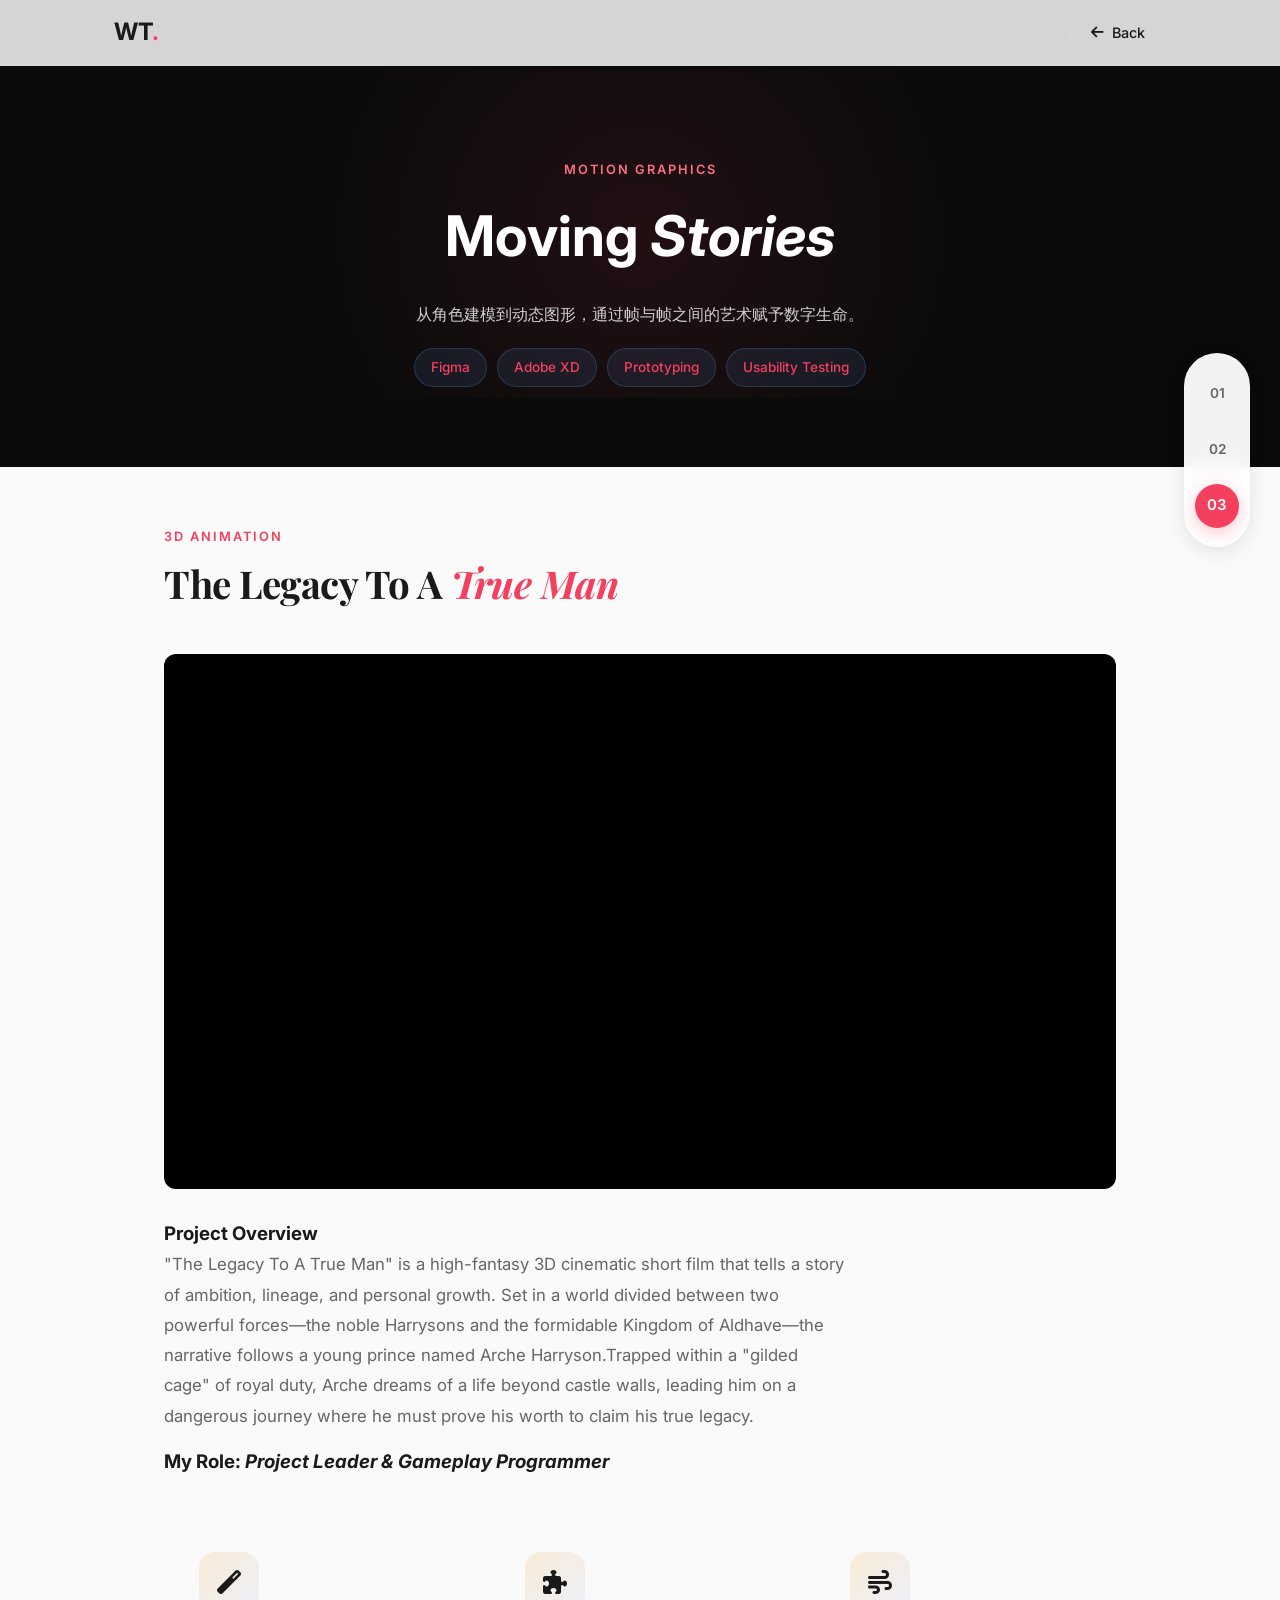
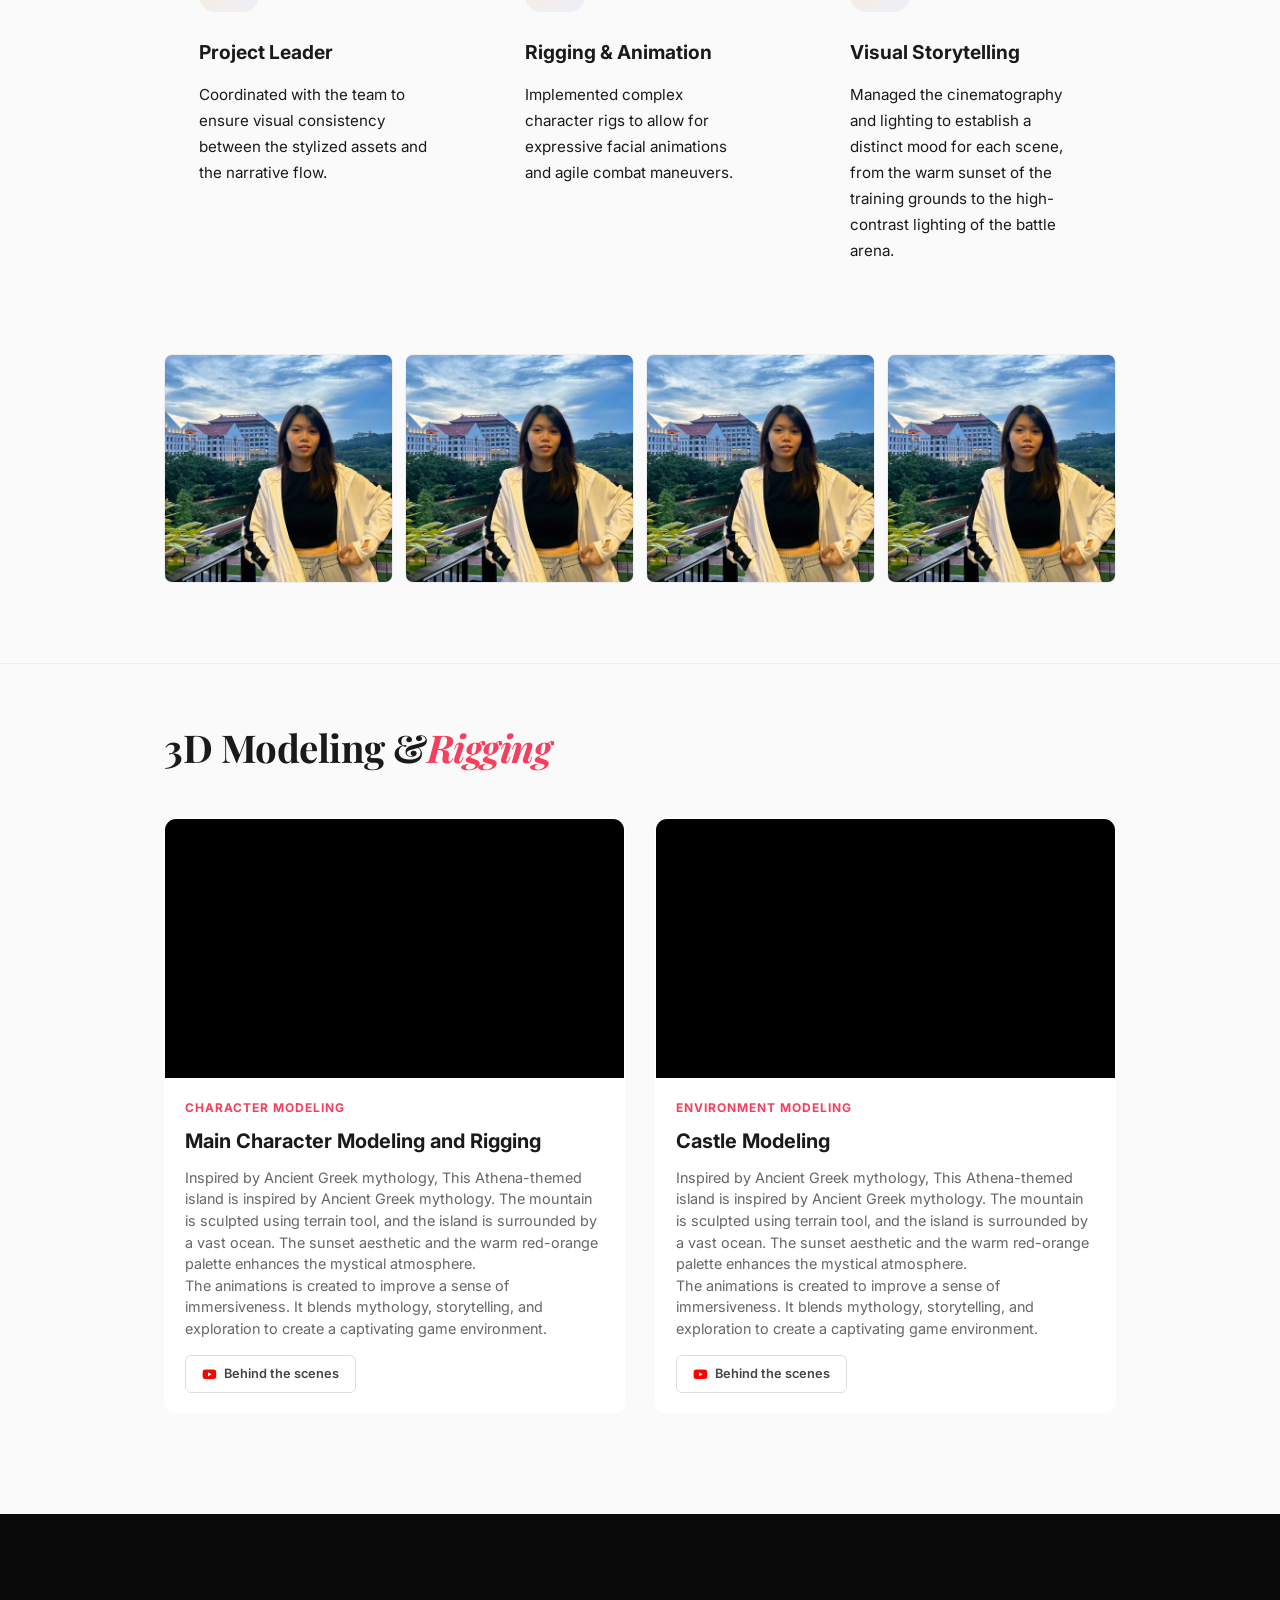
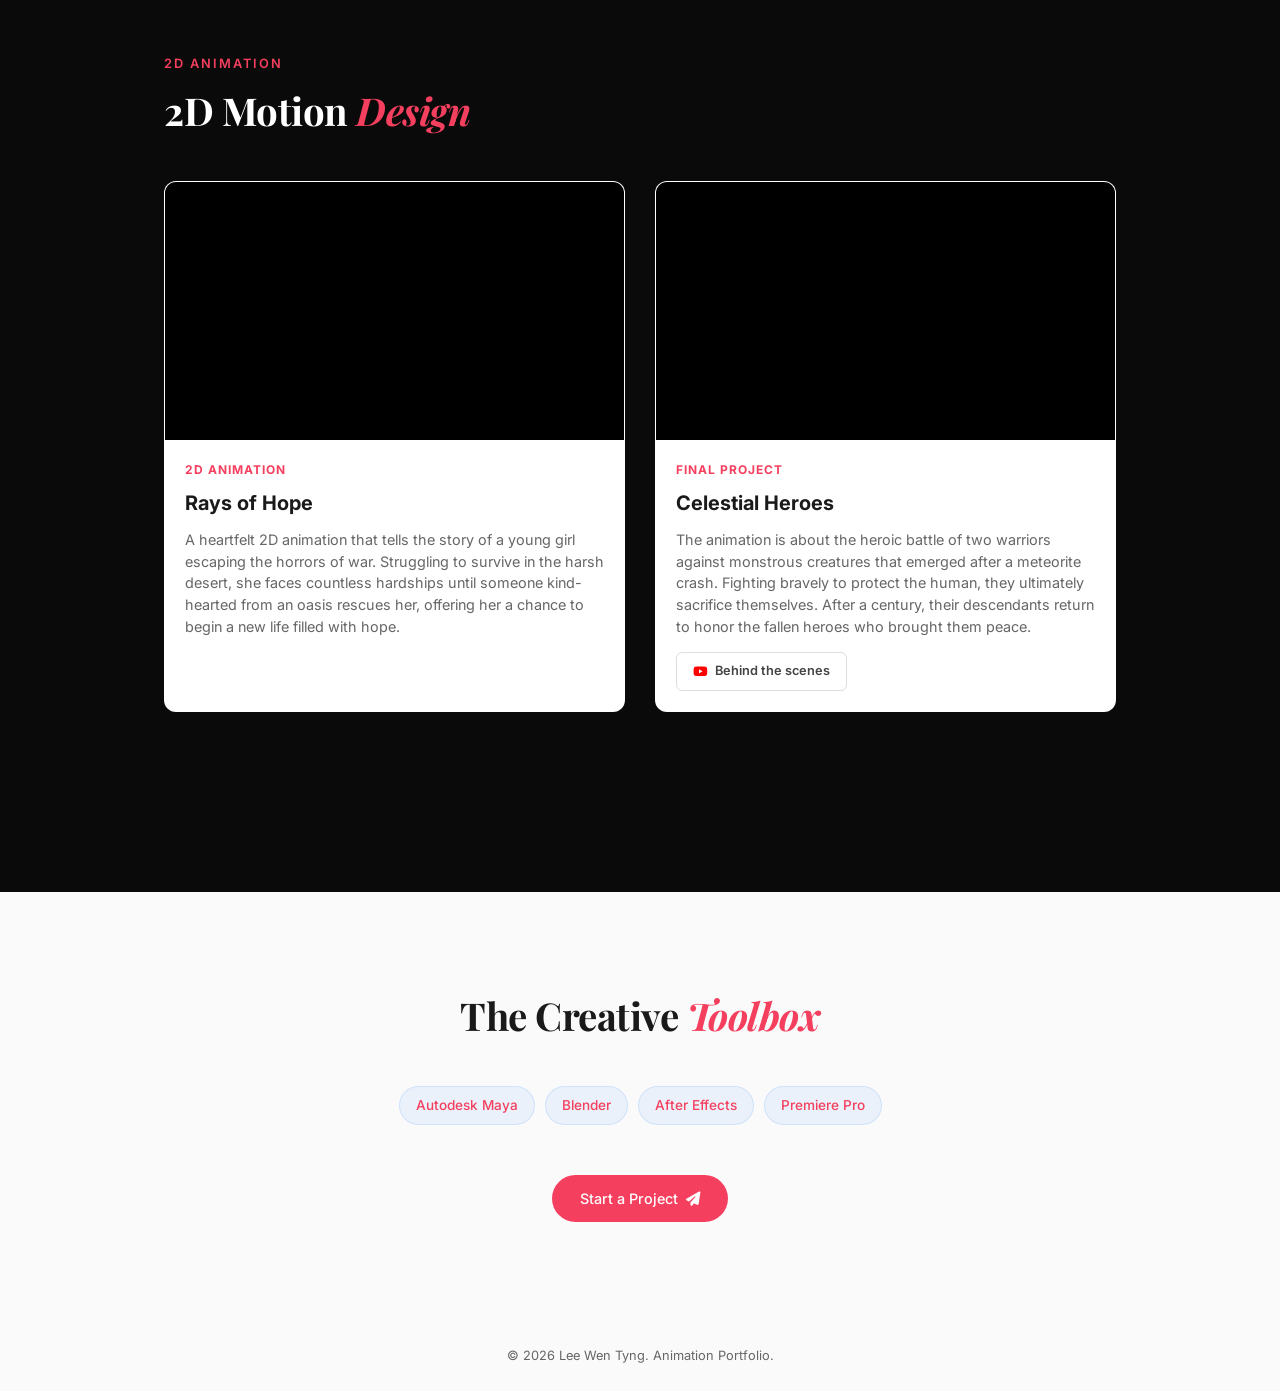
==== commit 6d8e35ab: "g" ====
--- a/anim.html
+++ b/anim.html
@@ -16,6 +16,81 @@
             --border: rgba(255, 255, 255, 0.1);
             --radius: 12px;
             --radius-sm: 8px;
+             --ui-accent: #f43f5e; /* 侧边栏高亮使用动画频道的粉红色 */
+        }
+
+        /* --- Lightbox Styles --- */
+        .lightbox {
+            position: fixed; inset: 0; background: rgba(0,0,0,0.95);
+            z-index: 2000; display: flex; align-items: center; justify-content: center;
+            opacity: 0; visibility: hidden; transition: all 0.3s ease;
+        }
+        .lightbox.active { opacity: 1; visibility: visible; }
+        .lightbox img { max-width: 90%; max-height: 90%; object-fit: contain; transform: scale(0.9); transition: 0.3s; }
+        .lightbox.active img { transform: scale(1); }
+        .lightbox-close { position: absolute; top: 30px; right: 30px; color: white; font-size: 2rem; cursor: pointer; }
+        .lightbox-nav { position: absolute; top: 50%; color: white; font-size: 1.5rem; cursor: pointer; padding: 20px; }
+        .lightbox-prev { left: 20px; }
+        .lightbox-next { right: 20px; }
+
+        .video-responsive {
+            position: relative; padding-bottom: 56.25%; height: 0; overflow: hidden;
+            border-radius: var(--radius); margin-bottom: 30px; background: #000;
+        }
+
+        .video-responsive iframe { position: absolute; top: 0; left: 0; width: 100%; height: 100%; }
+
+        .gallery-grid {
+            display: grid; grid-template-columns: repeat(4, 1fr); gap: 12px; margin: 20px 0;
+        }
+
+        .gallery-item {
+            aspect-ratio: 1; border-radius: 8px; overflow: hidden; cursor: zoom-in;
+            border: 1px solid rgba(0,0,0,0.05);
+        }
+
+        .gallery-item img { width: 100%; height: 100%; object-fit: cover; transition: 0.3s; }
+        .gallery-item:hover img { transform: scale(1.05); }
+
+        /* --- Project Navigation (完全同步模板) --- */
+        .project-nav {
+            position: fixed;
+            right: 30px;
+            top: 50%;
+            transform: translateY(-50%);
+            z-index: 100;
+            background: rgba(255, 255, 255, 0.95);
+            backdrop-filter: blur(10px);
+            border-radius: 50px;
+            padding: 20px 12px;
+            box-shadow: 0 4px 20px rgba(0,0,0,0.1);
+            border: 1px solid var(--border);
+        }
+
+        .project-nav-list { display: flex; flex-direction: column; gap: 16px; list-style: none; padding: 0; margin: 0; }
+        
+        .project-nav-item a {
+            display: flex; align-items: center; justify-content: center;
+            width: 40px; height: 40px; border-radius: 50%;
+            text-decoration: none; color: #666; font-size: 0.85rem;
+            font-weight: 600; transition: all 0.3s ease;
+        }
+
+        .project-nav-item a::before {
+            content: attr(data-label);
+            position: absolute; right: 50px; background: #111; color: white;
+            padding: 6px 12px; border-radius: 6px; font-size: 0.75rem;
+            white-space: nowrap; opacity: 0; visibility: hidden;
+            transform: translateX(10px); transition: 0.3s;
+        }
+
+        .project-nav-item a:hover::before { opacity: 1; visibility: visible; transform: translateX(0); }
+
+        .project-nav-item.active a {
+            background: var(--ui-accent) !important;
+            color: white !important;
+            transform: scale(1.1);
+            box-shadow: 0 4px 15px rgba(244, 63, 94, 0.3);
         }
 
         .project-hero {
@@ -36,6 +111,52 @@
             background: radial-gradient(circle, rgba(244, 63, 94, 0.1) 0%, transparent 70%); /* 采用粉红/红色调区分动画频道 */
             transform: translate(-50%, -50%);
             pointer-events: none;
+        }
+
+        .hero-content {
+            position: relative;
+            z-index: 1;
+            max-width: 800px;
+            margin: 0 auto;
+        }
+
+        .hero-title {
+            font-family: 'Playfair Display', Georgia, serif;
+            font-size: clamp(2.5rem, 6vw, 4rem);
+            font-weight: 500;
+            color: white;
+            margin-bottom: 20px;
+            line-height: 1.2;
+        }
+
+        .hero-title em {
+            color: var(--accent-blue);
+            font-style: italic;
+        }
+
+        .hero-subtitle {
+            font-size: 1.1rem;
+            color: rgba(255,255,255,0.7);
+            max-width: 600px;
+            margin: 0 auto 30px;
+            line-height: 1.8;
+        }
+
+        .skill-tags {
+            display: flex;
+            flex-wrap: wrap;
+            justify-content: center;
+            gap: 10px;
+        }
+
+        .skill-tags span {
+            font-size: 0.85rem;
+            padding: 8px 16px;
+            background: rgba(96, 165, 250, 0.1);
+            color: var(--accent);
+            border-radius: 50px;
+            font-weight: 500;
+            border: 1px solid rgba(96, 165, 250, 0.2);
         }
 
         .case-study-container {
@@ -180,10 +301,33 @@
             .feature-grid {
                 grid-template-columns: 1fr;
             }
+            .project-nav { display: none; } 
+
+            .project-hero {
+                padding: 120px 20px 60px;
+            }
+
+            .hero-title {
+                font-size: 2.2rem;
+            }
         }
     </style>
 </head>
 <body>
+
+    <nav class="project-nav">
+        <ul class="project-nav-list">
+             <li class="project-nav-item active" data-target="project-anim">
+                <a href="#project-anim" data-label="3D Animation">01</a>
+            </li>
+            <li class="project-nav-item" data-target="project-3d">
+                <a href="#project-3d" data-label="3D Animation">02</a>
+            </li>
+            <li class="project-nav-item" data-target="project-2d">
+                <a href="#project-2d" data-label="2D Motion">03</a>
+            </li>
+        </ul>
+    </nav>
 
     <header id="header" class="scrolled"> 
         <nav class="navbar">
@@ -196,17 +340,21 @@
 
     <main>
         <section class="project-hero">
-            <div class="section-container">
+            <div class="hero-content">
                 <p class="section-label" style="color: #fb7185;">Motion Graphics</p>
-                <h1 class="hero-text" style="font-size: 3.5rem; color: white;">Moving <em>Stories</em></h1>
+                 <h1 class="hero-text" style="font-size: 3.5rem; color: white;">Moving <em>Stories</em></h1>
                 <p style="opacity: 0.8; max-width: 600px; margin: 20px auto;">从角色建模到动态图形，通过帧与帧之间的艺术赋予数字生命。</p>
+                <div class="skill-tags">
+                    <span>Figma</span>
+                    <span>Adobe XD</span>
+                    <span>Prototyping</span>
+                    <span>Usability Testing</span>
+                </div>
             </div>
         </section>
 
-        <section class="case-study-container">
-            <section id="project-1" class="project-section reveal">
-            
-                <p class="section-label">3D Animation</p>
+        <section id="project-anim" class="case-study-container reveal">
+            <p class="section-label">3D Animation</p>
                 <h2 class="section-heading">The Legacy To A <em>True Man</em></h2>
                 <div class="video-responsive">
                     <iframe 
@@ -249,47 +397,25 @@
                     </div>
                 </div>
 
-                <div class="project-gallery">
-                    <div class="gallery-grid">
-                        <div class="gallery-item">
-                            <img src="assets/images/image1.jpg" alt="Level Design Process" loading="lazy">
-                        </div>
-                        <div class="gallery-item">
-                            <img src="assets/images/image1.jpg" alt="Character Rigging" loading="lazy">
-                        </div>
-                        <div class="gallery-item"> <img src="assets/images/image1.jpg" alt="Final Environment Render" loading="lazy">
-                        </div>
-                        <div class="gallery-item">
-                            <img src="assets/images/image1.jpg" alt="UI Implementation" loading="lazy">
-                        </div>
-                        <div class="gallery-item">
-                            <img src="assets/images/image1.jpg" alt="Code Snippet" loading="lazy">
-                        </div>
-                        <div class="gallery-item">
-                            <img src="assets/images/image1.jpg" alt="Code Snippet" loading="lazy">
-                        </div>
-                        <div class="gallery-item">
-                            <img src="assets/images/image1.jpg" alt="Code Snippet" loading="lazy">
-                        </div>
-                        <div class="gallery-item">
-                            <img src="assets/images/image1.jpg" alt="Code Snippet" loading="lazy">
-                        </div>
-                    </div>
-                </div>
-
+                <div class="gallery-grid">
+                    <div class="gallery-item" onclick="openLightbox(this)"><img src="assets/images/image1.jpg" alt="Gallery"></div>
+                    <div class="gallery-item" onclick="openLightbox(this)"><img src="assets/images/image1.jpg" alt="Gallery"></div>
+                    <div class="gallery-item" onclick="openLightbox(this)"><img src="assets/images/image1.jpg" alt="Gallery"></div>
+                    <div class="gallery-item" onclick="openLightbox(this)"><img src="assets/images/image1.jpg" alt="Gallery"></div>
+                </div>
             </div>
 
         </section>
-        </section>
-
-        <section class="case-study-container">
-            <div class="reveal">
-                <h2 class="section-heading">3D Modeling &<em>Rigging</em></h2>
+
+         <hr style="border: none; border-top: 1px solid #eee; margin: 0;">
+
+        <section id="project-3d" class="case-study-container reveal">
+            <h2 class="section-heading">3D Modeling &<em>Rigging</em></h2>
                 <div class="showcase-grid">
                     <div class="showcase-item">
                             <div class="video-wrapper">
                                 <iframe 
-                                    src="https://www.youtube.com/embed/CUZMwPjbkSA" 
+                                    src="https://www.youtube.com/embed/qzGu8PIP4Es" 
                                     title="YouTube video player" 
                                     frameborder="0" 
                                     allow="accelerometer; autoplay; clipboard-write; encrypted-media; gyroscope; picture-in-picture; web-share" 
@@ -335,20 +461,13 @@
                                 </a>
                             </div>
                         </div>
-
-                    
-                </div>
-            </div>
-
-            <hr style="border: none; border-top: 1px solid var(--border); margin: 60px 0;">
+                </div>
 
         </section>
 
-        <section id="project-2" class="section section-dark reveal">
-
-                <section class="case-study-container">
-                    <div class="reveal">
-                    <p class="section-label">2D Animation</p>
+        <section id="project-2d" class="section-dark reveal" style="background: #0a0a0a; width: 100%; padding: 80px 0;">
+            <div class="case-study-container" style="background: transparent;">
+                <p class="section-label">2D Animation</p>
                     <h2 class="section-heading">2D Motion <em>Design</em></h2>
                     
                     <div class="showcase-grid">
@@ -394,13 +513,11 @@
                         </div>
 
                 </div>
-
             </div>
-
-            </section>
-            </section>
-
-        <section class="section section-dark reveal" style="text-align: center;">
+        </section>
+
+
+        <section class="section reveal" style="text-align: center;">
             <div class="section-container">
                 <h2 class="section-heading">The Creative <em>Toolbox</em></h2>
                 <div class="skill-tags" style="justify-content: center; font-size: 1.2rem;">
@@ -416,20 +533,83 @@
         </section>
     </main>
 
+    <div class="lightbox" id="lightbox" onclick="closeLightbox(event)">
+        <span class="lightbox-close"><i class="fas fa-times"></i></span>
+        <div class="lightbox-nav lightbox-prev" onclick="navigateLightbox(-1)"><i class="fas fa-chevron-left"></i></div>
+        <img src="" id="lightbox-img">
+        <div class="lightbox-nav lightbox-next" onclick="navigateLightbox(1)"><i class="fas fa-chevron-right"></i></div>
+    </div>
+
     <footer class="footer">
         <p>&copy; 2026 Lee Wen Tyng. Animation Portfolio.</p>
     </footer>
 
     <script>
-        const revealElements = document.querySelectorAll('.reveal');
-        const observer = new IntersectionObserver((entries) => {
+         // --- 完全同步模板逻辑 ---
+        const sections = document.querySelectorAll('section[id^="project-"]');
+        const navItems = document.querySelectorAll('.project-nav-item');
+
+        const sectionObserver = new IntersectionObserver((entries) => {
             entries.forEach(entry => {
                 if (entry.isIntersecting) {
-                    entry.target.classList.add('revealed');
+                    const id = entry.target.getAttribute('id');
+                    navItems.forEach(item => {
+                        item.classList.remove('active');
+                        if (item.getAttribute('data-target') === id) {
+                            item.classList.add('active');
+                        }
+                    });
                 }
             });
+        }, { threshold: 0.3 });
+
+        sections.forEach(section => sectionObserver.observe(section));
+
+        // --- 2. Lightbox 逻辑 ---
+        let currentImgIndex = 0;
+        let galleryImgs = [];
+
+        function openLightbox(el) {
+            const lightbox = document.getElementById('lightbox');
+            const img = el.querySelector('img');
+            galleryImgs = Array.from(document.querySelectorAll('.gallery-item img'));
+            currentImgIndex = galleryImgs.indexOf(img);
+            document.getElementById('lightbox-img').src = img.src;
+            lightbox.classList.add('active');
+            document.body.style.overflow = 'hidden';
+        }
+
+        function closeLightbox(e) {
+            if (e.target.id === 'lightbox' || e.target.closest('.lightbox-close')) {
+                document.getElementById('lightbox').classList.remove('active');
+                document.body.style.overflow = '';
+            }
+        }
+
+        function navigateLightbox(dir) {
+            currentImgIndex = (currentImgIndex + dir + galleryImgs.length) % galleryImgs.length;
+            document.getElementById('lightbox-img').src = galleryImgs[currentImgIndex].src;
+        }
+
+        // 平滑跳转
+        document.querySelectorAll('a[href^="#"]').forEach(anchor => {
+            anchor.addEventListener('click', function(e) {
+                e.preventDefault();
+                const target = document.querySelector(this.getAttribute('href'));
+                if (target) {
+                    target.scrollIntoView({ behavior: 'smooth', block: 'start' });
+                }
+            });
+        });
+
+        // 基础 Reveal 动画
+        const revealObserver = new IntersectionObserver((entries) => {
+            entries.forEach(entry => {
+                if (entry.isIntersecting) entry.target.classList.add('revealed');
+            });
         }, { threshold: 0.1 });
-        revealElements.forEach(el => observer.observe(el));
+        document.querySelectorAll('.reveal').forEach(el => revealObserver.observe(el));
+
     </script>
 </body>
 </html>
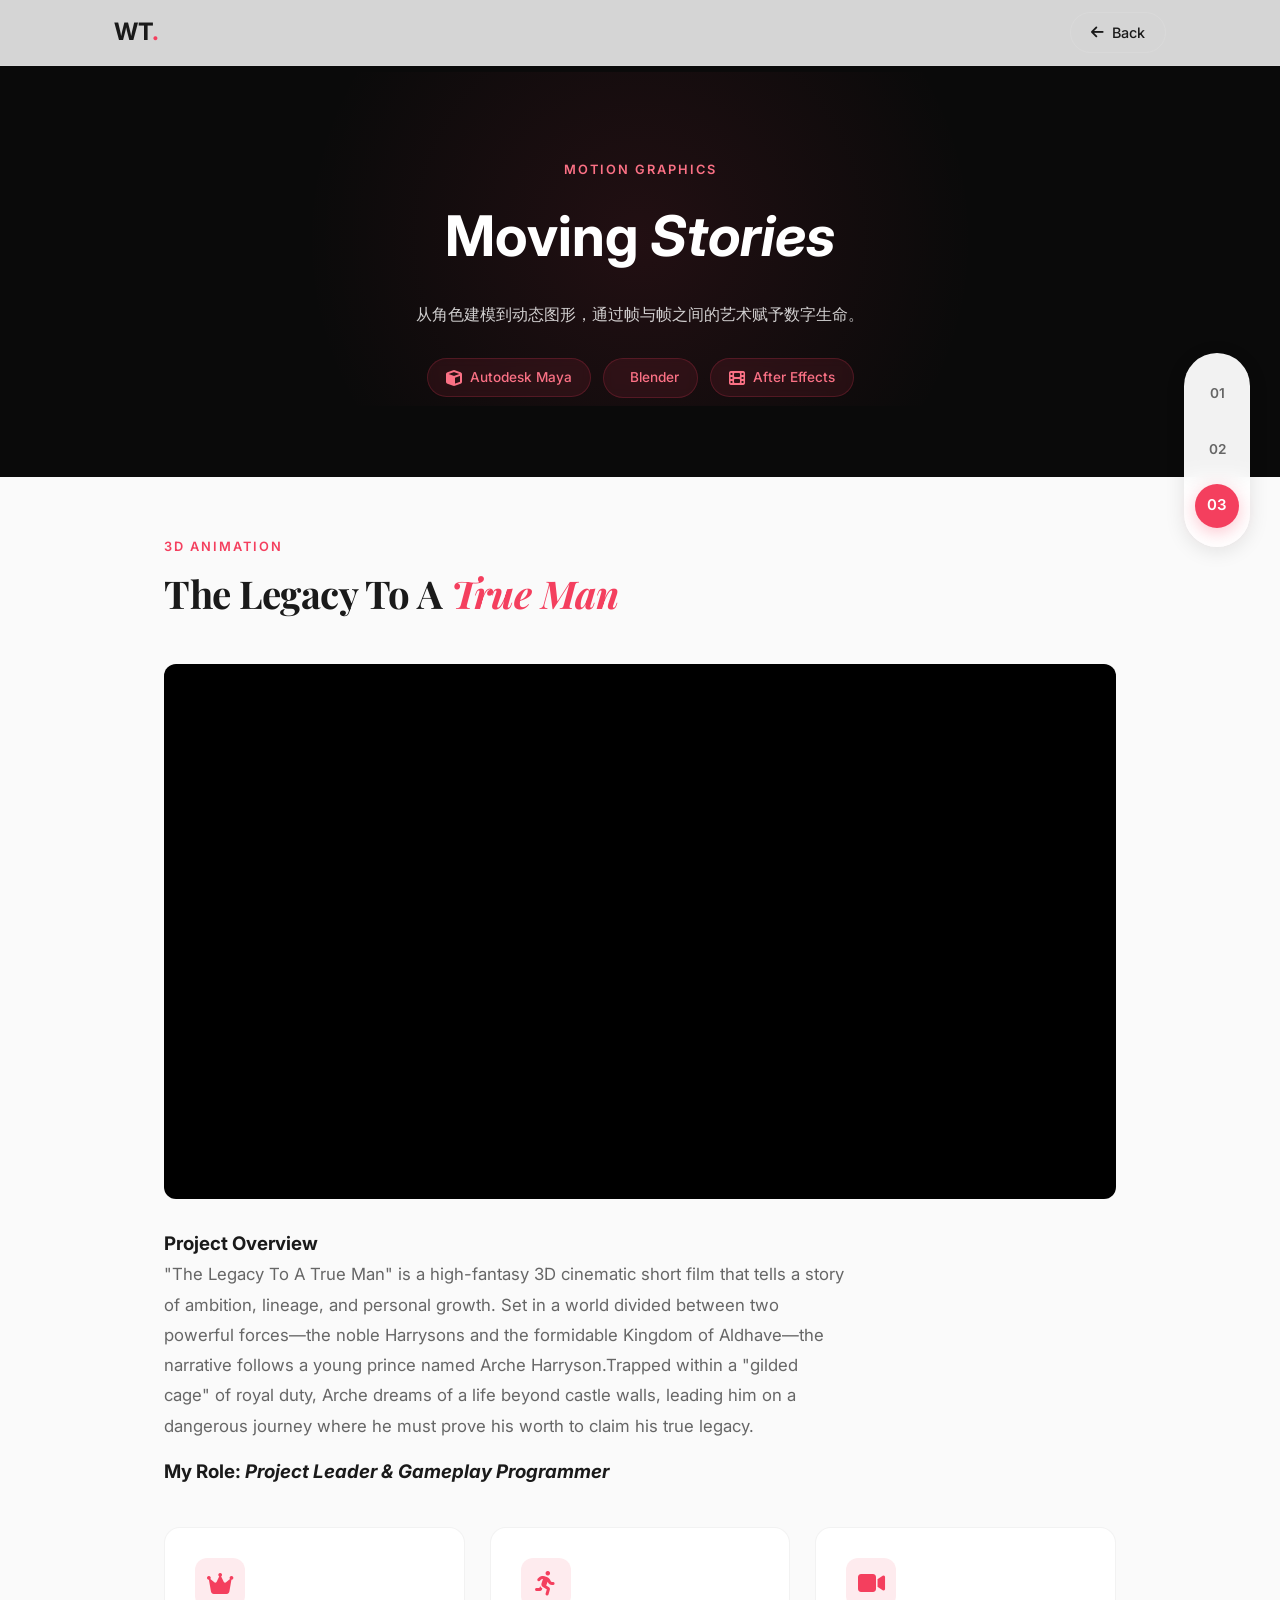
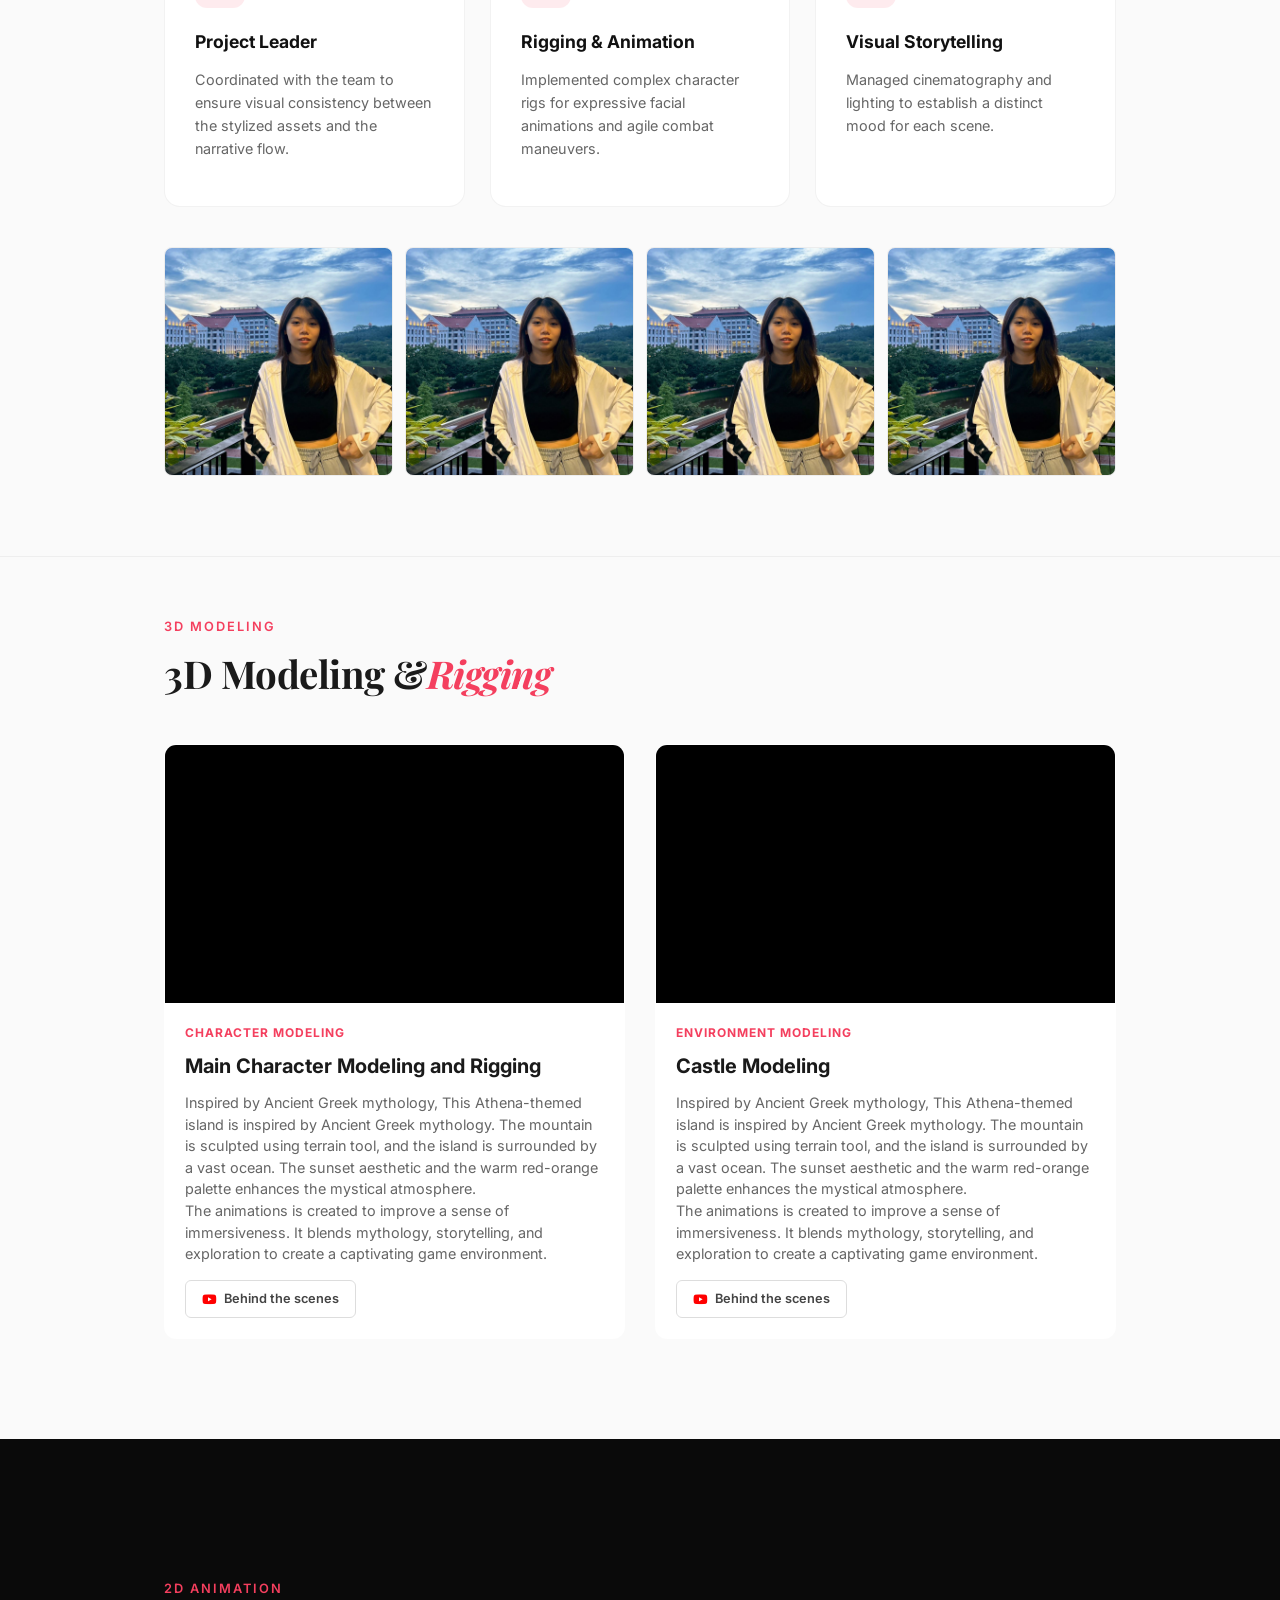
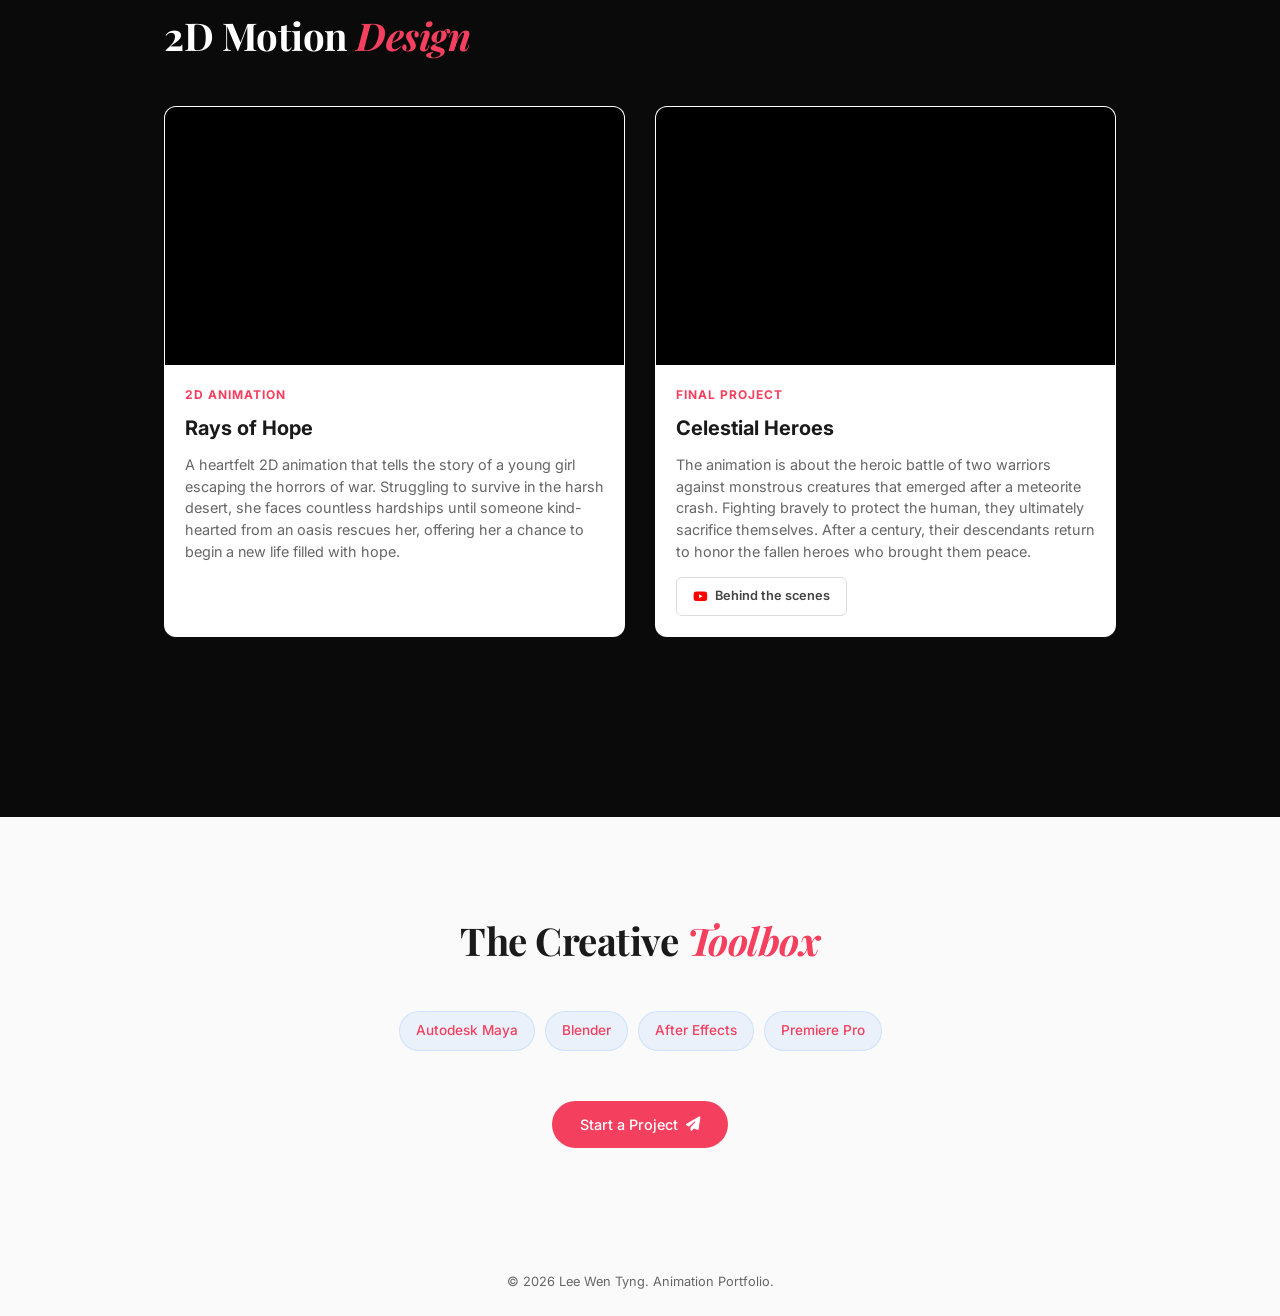
==== commit ff810c2c: "f" ====
--- a/anim.html
+++ b/anim.html
@@ -295,6 +295,82 @@
             color: var(--accent-gold);
         }
 
+        /* --- Animation 专属 Skill Tags 样式 --- */
+.hero-skill-tags {
+    display: flex;
+    gap: 12px;
+    justify-content: center;
+    margin-top: 30px;
+    flex-wrap: wrap;
+}
+
+.skill-tag {
+    display: inline-flex;
+    align-items: center;
+    gap: 8px;
+    padding: 8px 18px;
+    background: rgba(244, 63, 94, 0.1); /* 粉色透明背景 */
+    border: 1px solid rgba(244, 63, 94, 0.2);
+    border-radius: 50px;
+    color: #fb7185; /* 亮粉色文字 */
+    font-size: 0.85rem;
+    font-weight: 500;
+    backdrop-filter: blur(5px);
+    transition: all 0.3s cubic-bezier(0.4, 0, 0.2, 1);
+}
+
+.skill-tag:hover {
+    background: rgba(244, 63, 94, 0.25);
+    border-color: rgba(244, 63, 94, 0.4);
+    color: white;
+    transform: translateY(-3px);
+    box-shadow: 0 10px 20px rgba(244, 63, 94, 0.2);
+}
+
+.skill-tag i {
+    font-size: 1rem;
+    color: #fb7185;
+}
+
+/* --- 统一的 Role Grid (Interest Grid) 样式 --- */
+.interest-grid {
+    display: grid;
+    grid-template-columns: repeat(3, 1fr);
+    gap: 25px;
+    margin: 40px 0;
+}
+
+.interest-card {
+    background: #ffffff;
+    padding: 30px;
+    border-radius: 16px;
+    border: 1px solid rgba(0,0,0,0.05);
+    transition: all 0.4s cubic-bezier(0.175, 0.885, 0.32, 1.275);
+    text-align: left;
+}
+
+.interest-card:hover {
+    transform: translateY(-10px);
+    box-shadow: 0 20px 40px rgba(244, 63, 94, 0.1); /* 粉色投影 */
+    border-color: #f43f5e;
+}
+
+.icon-box {
+    width: 50px;
+    height: 50px;
+    background: rgba(244, 63, 94, 0.1);
+    border-radius: 12px;
+    display: flex;
+    align-items: center;
+    justify-content: center;
+    margin-bottom: 20px;
+    color: #f43f5e;
+    font-size: 1.5rem;
+}
+
+.interest-card h4 { margin-bottom: 12px; color: #111; font-size: 1.1rem; }
+.interest-card p { font-size: 0.9rem; line-height: 1.6; color: #666; }
+
 
         @media (max-width: 768px) {
             .showcase-grid { grid-template-columns: 1fr; }
@@ -310,6 +386,7 @@
             .hero-title {
                 font-size: 2.2rem;
             }
+            .interest-grid { grid-template-columns: 1fr; }
         }
     </style>
 </head>
@@ -344,11 +421,16 @@
                 <p class="section-label" style="color: #fb7185;">Motion Graphics</p>
                  <h1 class="hero-text" style="font-size: 3.5rem; color: white;">Moving <em>Stories</em></h1>
                 <p style="opacity: 0.8; max-width: 600px; margin: 20px auto;">从角色建模到动态图形，通过帧与帧之间的艺术赋予数字生命。</p>
-                <div class="skill-tags">
-                    <span>Figma</span>
-                    <span>Adobe XD</span>
-                    <span>Prototyping</span>
-                    <span>Usability Testing</span>
+                <div class="hero-skill-tags">
+                    <span class="skill-tag">
+                        <i class="fas fa-cube"></i> Autodesk Maya
+                    </span>
+                    <span class="skill-tag">
+                        <i class="fas fa-Shapes"></i> Blender
+                    </span>
+                    <span class="skill-tag">
+                        <i class="fas fa-film"></i> After Effects
+                    </span>
                 </div>
             </div>
         </section>
@@ -373,29 +455,25 @@
                         Arche dreams of a life beyond castle walls, leading him on a dangerous journey where he must prove his worth to claim his true legacy.</p>
                     
                     <h3>My Role: <em>Project Leader & Gameplay Programmer</em></h3>
-                    <div class="feature-grid">
-                    <div class="feature-card reveal" data-tilt>
-                        <div class="feature-icon">
-                            <i class="fas fa-magic"></i>
+                    <div class="interest-grid">
+                        <div class="interest-card">
+                            <div class="icon-box"><i class="fas fa-crown"></i></div>
+                            <h4>Project Leader</h4>
+                            <p> Coordinated with the team to ensure visual consistency between the stylized assets and the narrative flow.</p>
                         </div>
-                        <h4>Project Leader</h4>
-                        <p> Coordinated with the team to ensure visual consistency between the stylized assets and the narrative flow.</p>
+                        
+                        <div class="interest-card">
+                            <div class="icon-box"><i class="fas fa-running"></i></div>
+                            <h4>Rigging & Animation</h4>
+                            <p>Implemented complex character rigs for expressive facial animations and agile combat maneuvers.</p>
+                        </div>
+                        
+                        <div class="interest-card">
+                            <div class="icon-box"><i class="fas fa-video"></i></div>
+                            <h4>Visual Storytelling</h4>
+                            <p>Managed cinematography and lighting to establish a distinct mood for each scene.</p>
+                        </div>
                     </div>
-                    <div class="feature-card reveal" data-tilt>
-                        <div class="feature-icon">
-                            <i class="fas fa-puzzle-piece"></i>
-                        </div>
-                        <h4>Rigging & Animation</h4>
-                        <p>Implemented complex character rigs to allow for expressive facial animations and agile combat maneuvers. </p>
-                    </div>
-                    <div class="feature-card reveal" data-tilt>
-                        <div class="feature-icon">
-                            <i class="fas fa-wind"></i>
-                        </div>
-                        <h4>Visual Storytelling</h4>
-                        <p>Managed the cinematography and lighting to establish a distinct mood for each scene, from the warm sunset of the training grounds to the high-contrast lighting of the battle arena.</p>
-                    </div>
-                </div>
 
                 <div class="gallery-grid">
                     <div class="gallery-item" onclick="openLightbox(this)"><img src="assets/images/image1.jpg" alt="Gallery"></div>
@@ -410,6 +488,7 @@
          <hr style="border: none; border-top: 1px solid #eee; margin: 0;">
 
         <section id="project-3d" class="case-study-container reveal">
+            <p class="section-label">3D Modeling</p>
             <h2 class="section-heading">3D Modeling &<em>Rigging</em></h2>
                 <div class="showcase-grid">
                     <div class="showcase-item">
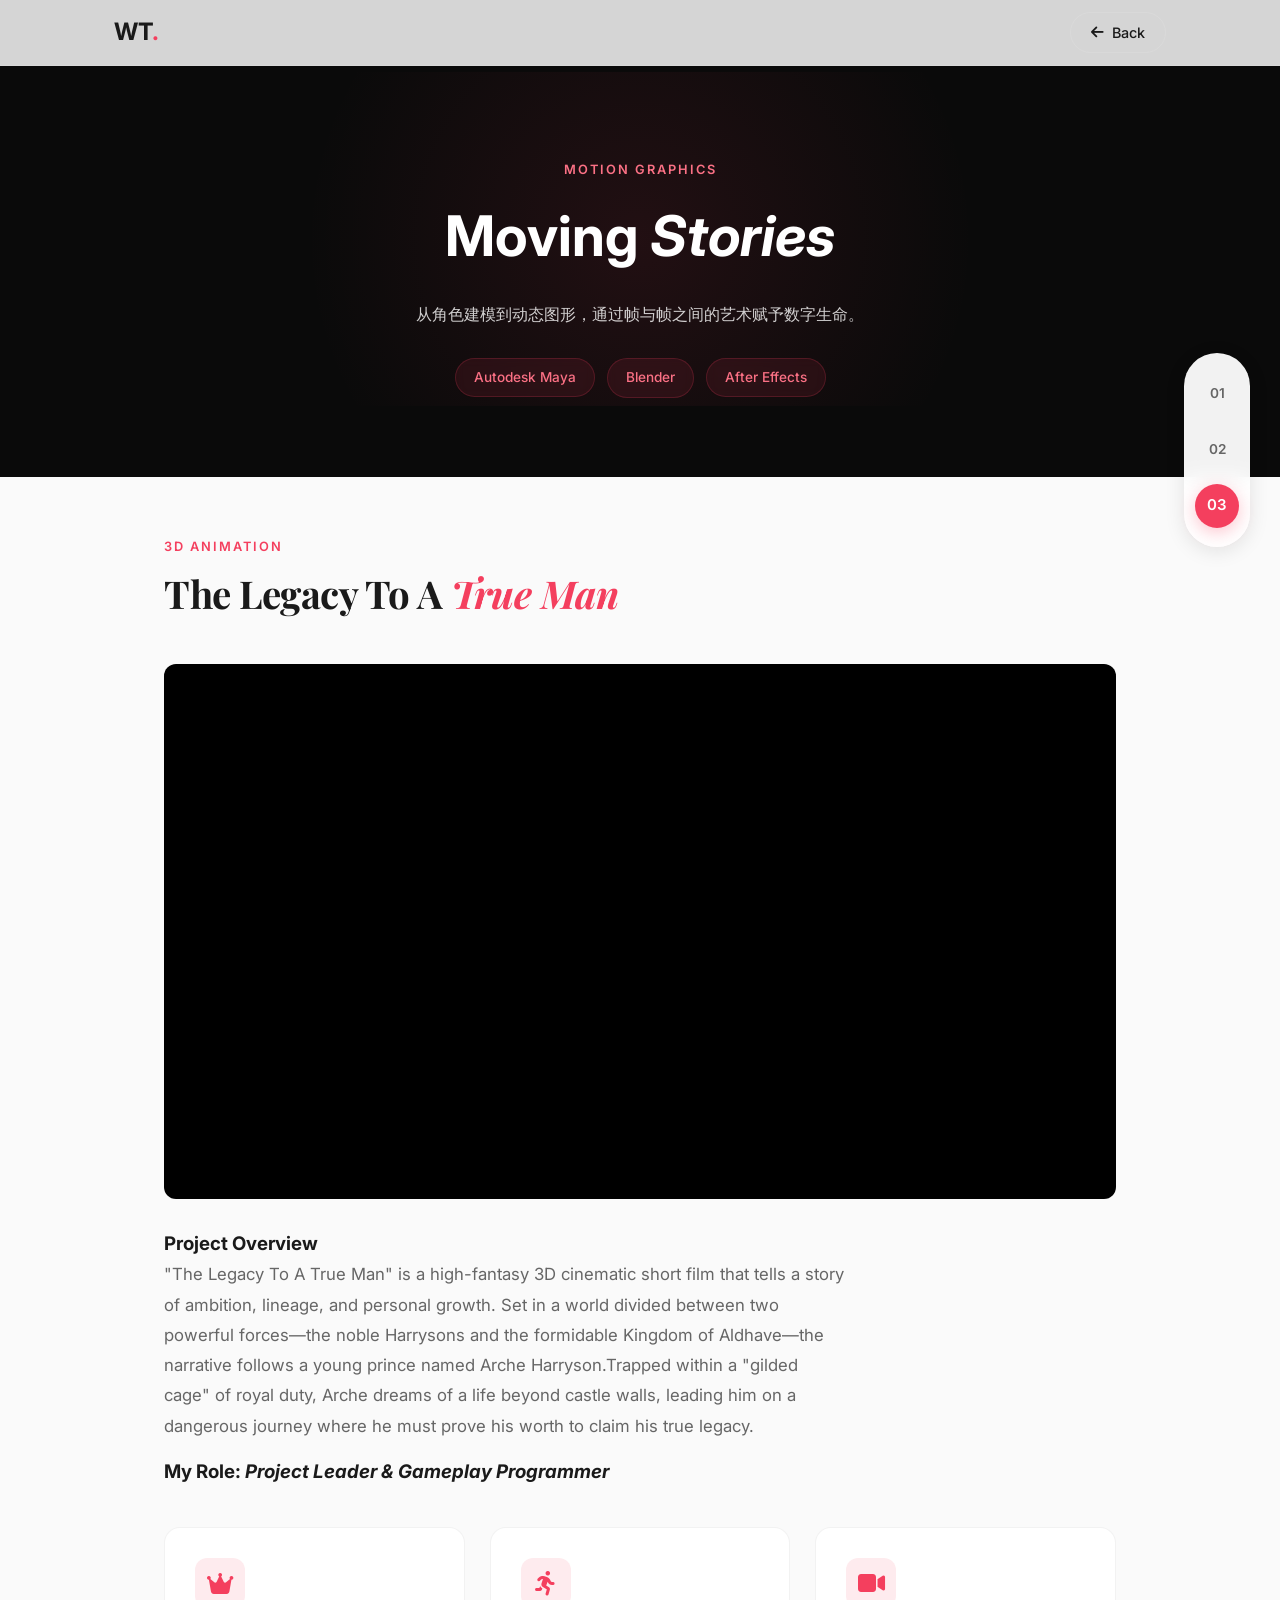
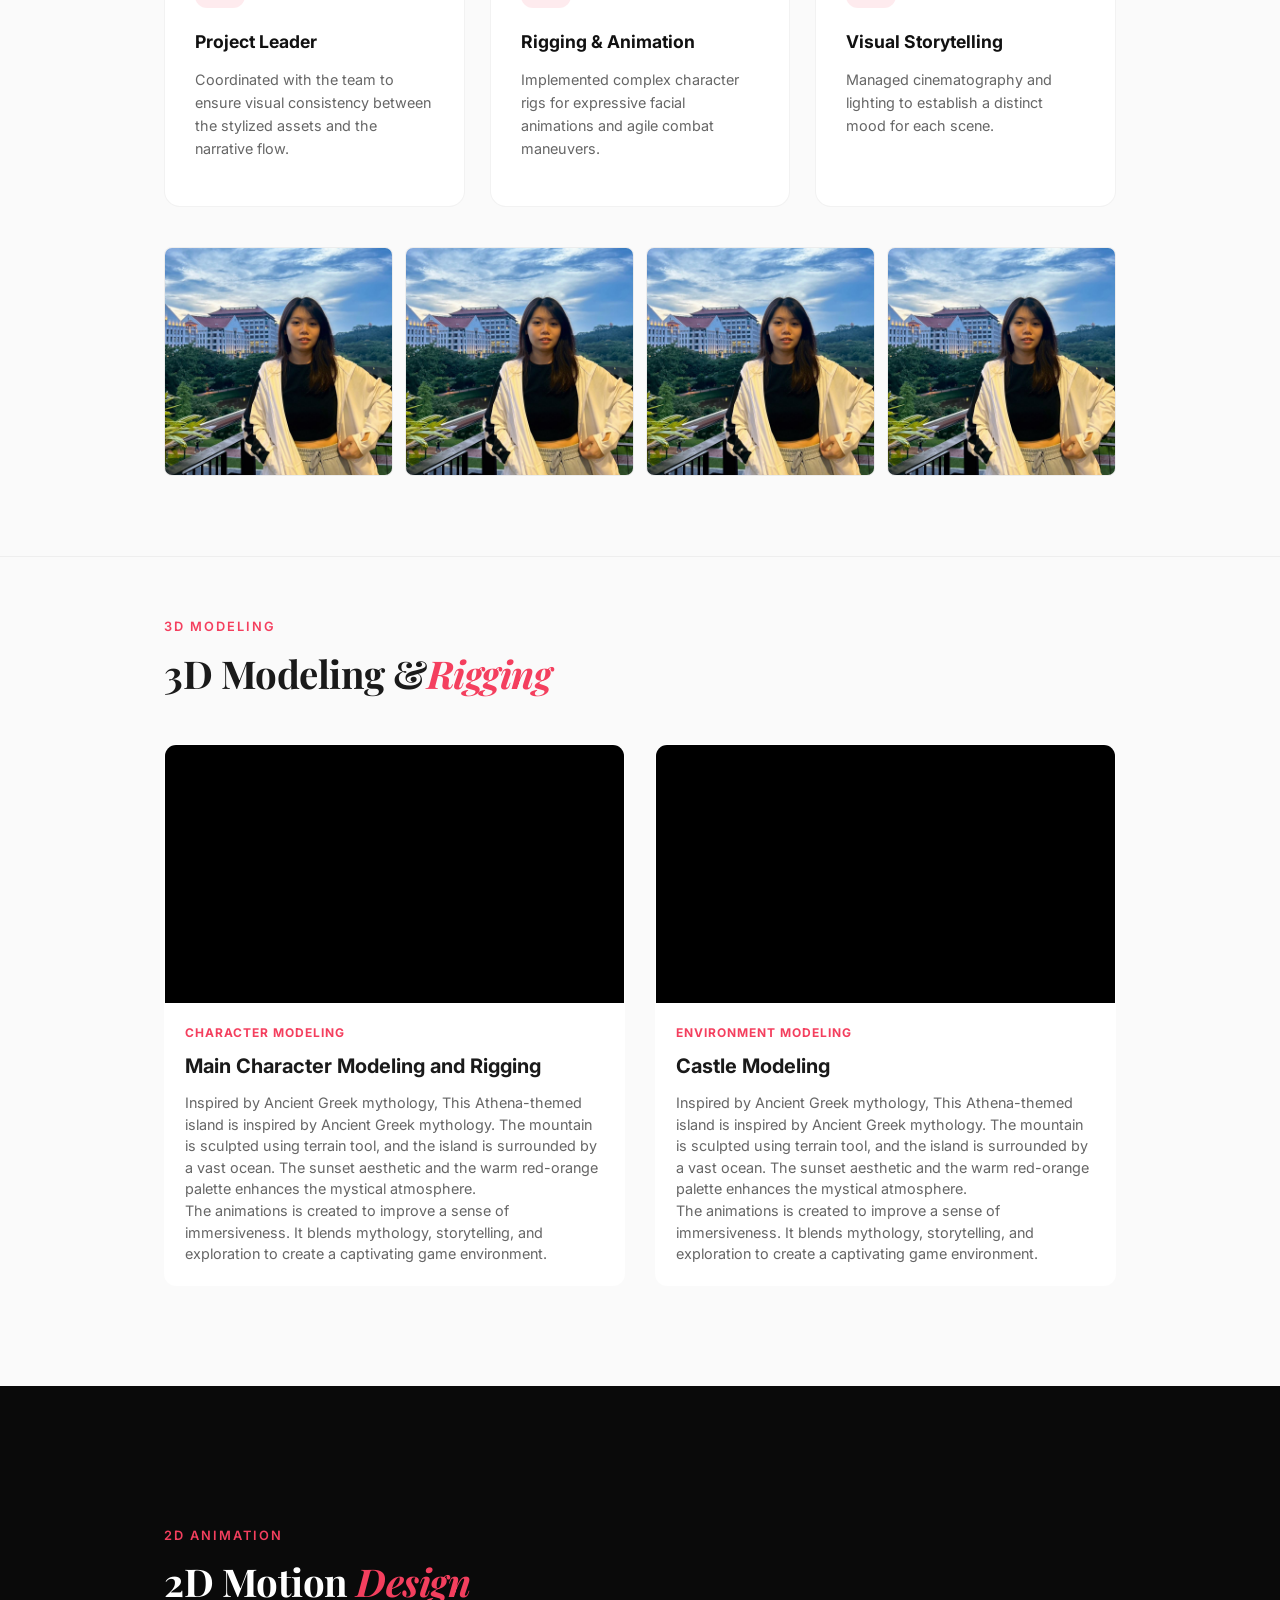
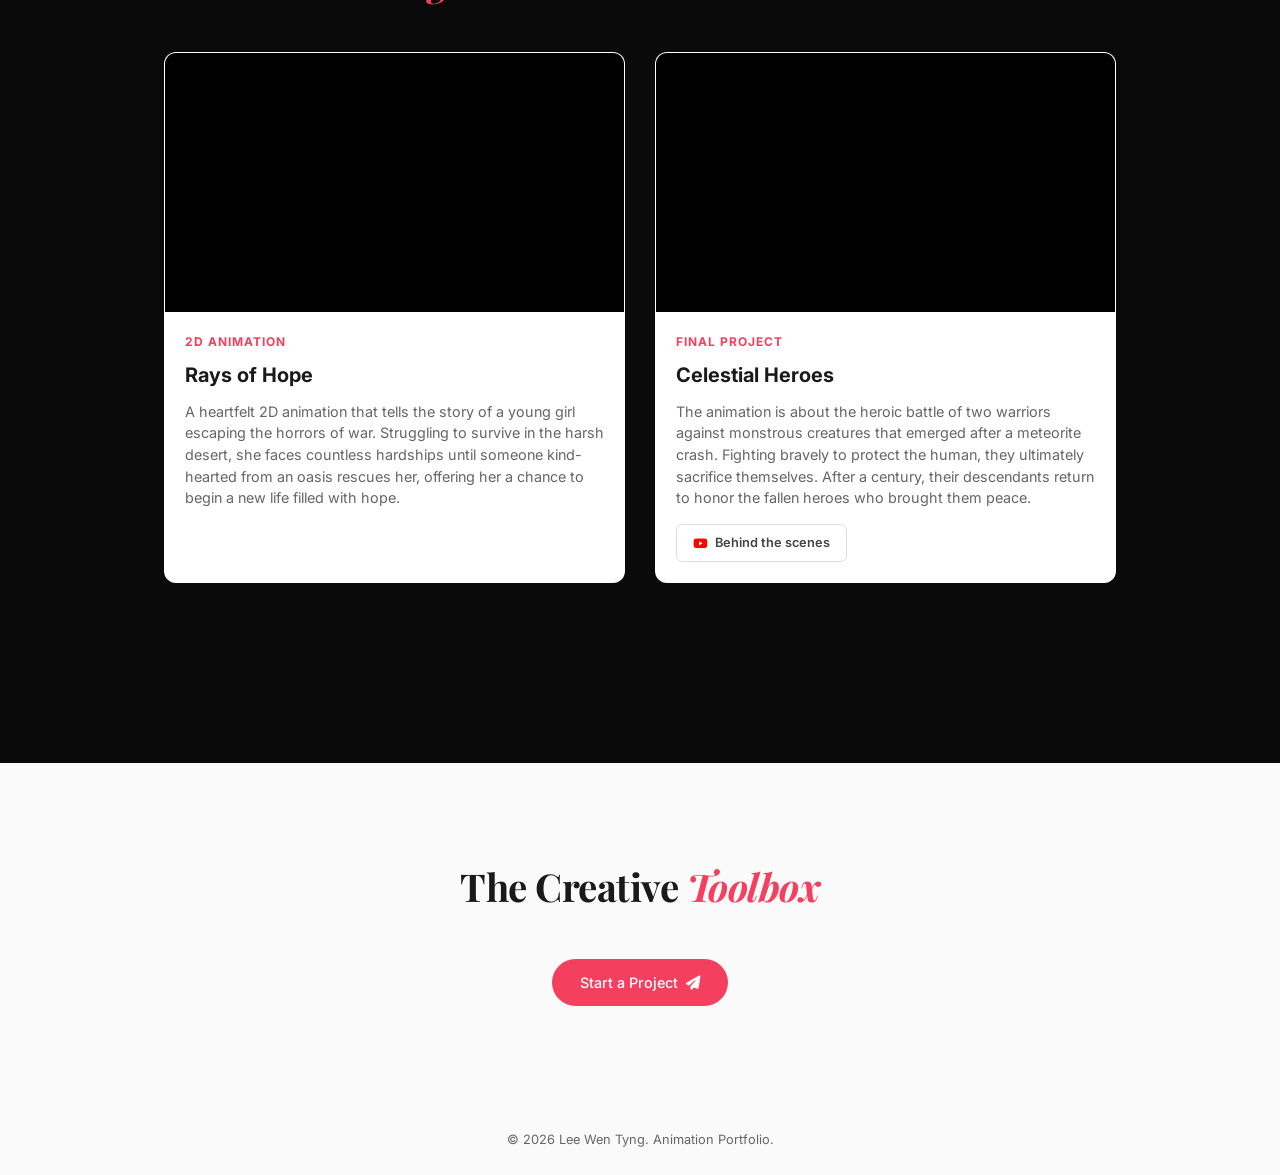
==== commit 8dadc968: "f" ====
--- a/anim.html
+++ b/anim.html
@@ -398,10 +398,10 @@
                 <a href="#project-anim" data-label="3D Animation">01</a>
             </li>
             <li class="project-nav-item" data-target="project-3d">
-                <a href="#project-3d" data-label="3D Animation">02</a>
+                <a href="#project-3d" data-label="3D Modeling">02</a>
             </li>
             <li class="project-nav-item" data-target="project-2d">
-                <a href="#project-2d" data-label="2D Motion">03</a>
+                <a href="#project-2d" data-label="2D Animation">03</a>
             </li>
         </ul>
     </nav>
@@ -423,13 +423,13 @@
                 <p style="opacity: 0.8; max-width: 600px; margin: 20px auto;">从角色建模到动态图形，通过帧与帧之间的艺术赋予数字生命。</p>
                 <div class="hero-skill-tags">
                     <span class="skill-tag">
-                        <i class="fas fa-cube"></i> Autodesk Maya
+                       </i> Autodesk Maya
                     </span>
                     <span class="skill-tag">
-                        <i class="fas fa-Shapes"></i> Blender
+                        Blender
                     </span>
                     <span class="skill-tag">
-                        <i class="fas fa-film"></i> After Effects
+                        After Effects
                     </span>
                 </div>
             </div>
@@ -510,9 +510,7 @@
                                     The sunset aesthetic and the warm red-orange palette enhances the mystical atmosphere.</p>
                                 <p>The animations is created to improve a sense of immersiveness. 
                                     It blends mythology, storytelling, and exploration to create a captivating game environment.</p>
-                                <a href="https://youtube.com/your-video-link" target="_blank" class="btn-small">
-                                    <i class="fab fa-youtube"></i> Behind the scenes
-                                </a>
+                                
                             </div>
                         </div>
 
@@ -535,9 +533,7 @@
                                     The sunset aesthetic and the warm red-orange palette enhances the mystical atmosphere.</p>
                                 <p>The animations is created to improve a sense of immersiveness. 
                                     It blends mythology, storytelling, and exploration to create a captivating game environment.</p>
-                                <a href="https://youtube.com/your-video-link" target="_blank" class="btn-small">
-                                    <i class="fab fa-youtube"></i> Behind the scenes
-                                </a>
+                               
                             </div>
                         </div>
                 </div>
@@ -599,12 +595,7 @@
         <section class="section reveal" style="text-align: center;">
             <div class="section-container">
                 <h2 class="section-heading">The Creative <em>Toolbox</em></h2>
-                <div class="skill-tags" style="justify-content: center; font-size: 1.2rem;">
-                    <span>Autodesk Maya</span>
-                    <span>Blender</span>
-                    <span>After Effects</span>
-                    <span>Premiere Pro</span>
-                </div>
+                
                 <div style="margin-top: 50px;">
                     <a href="index.html#contact" class="btn btn-primary">Start a Project <i class="fas fa-paper-plane"></i></a>
                 </div>
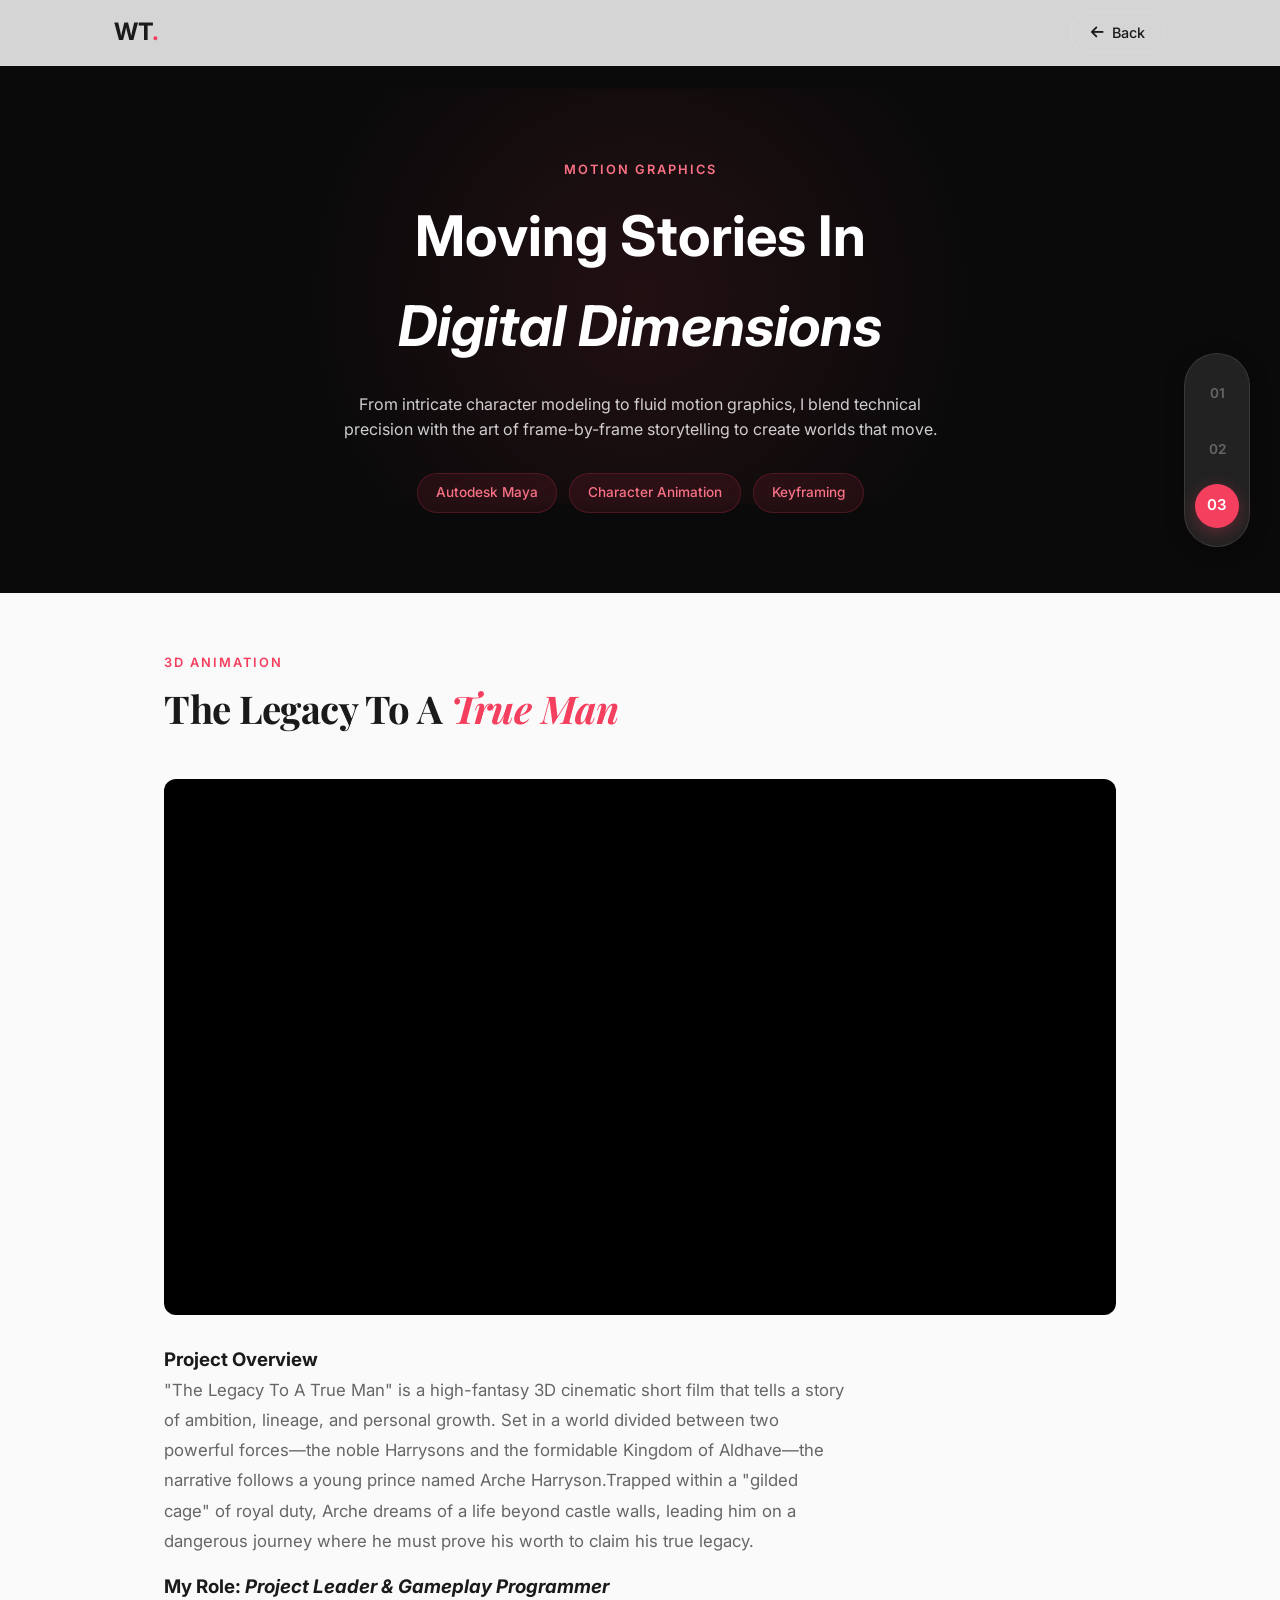
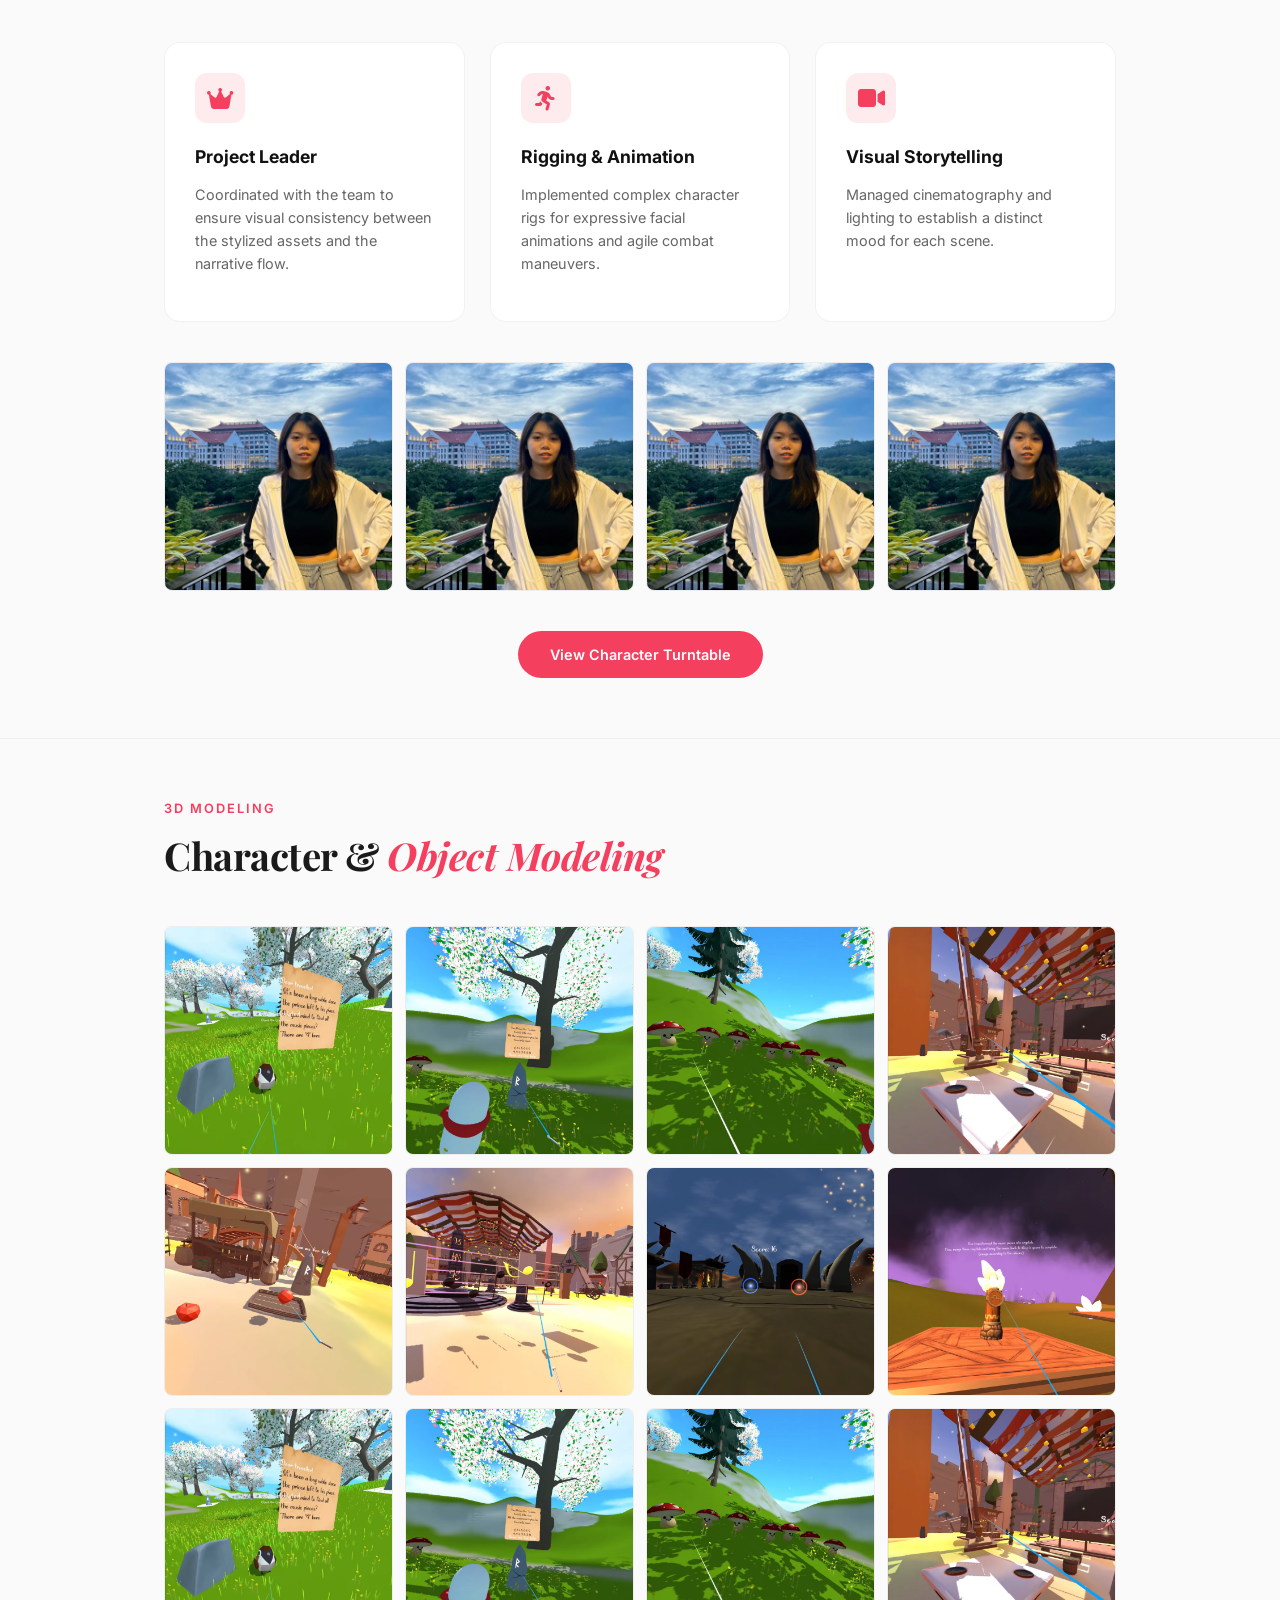
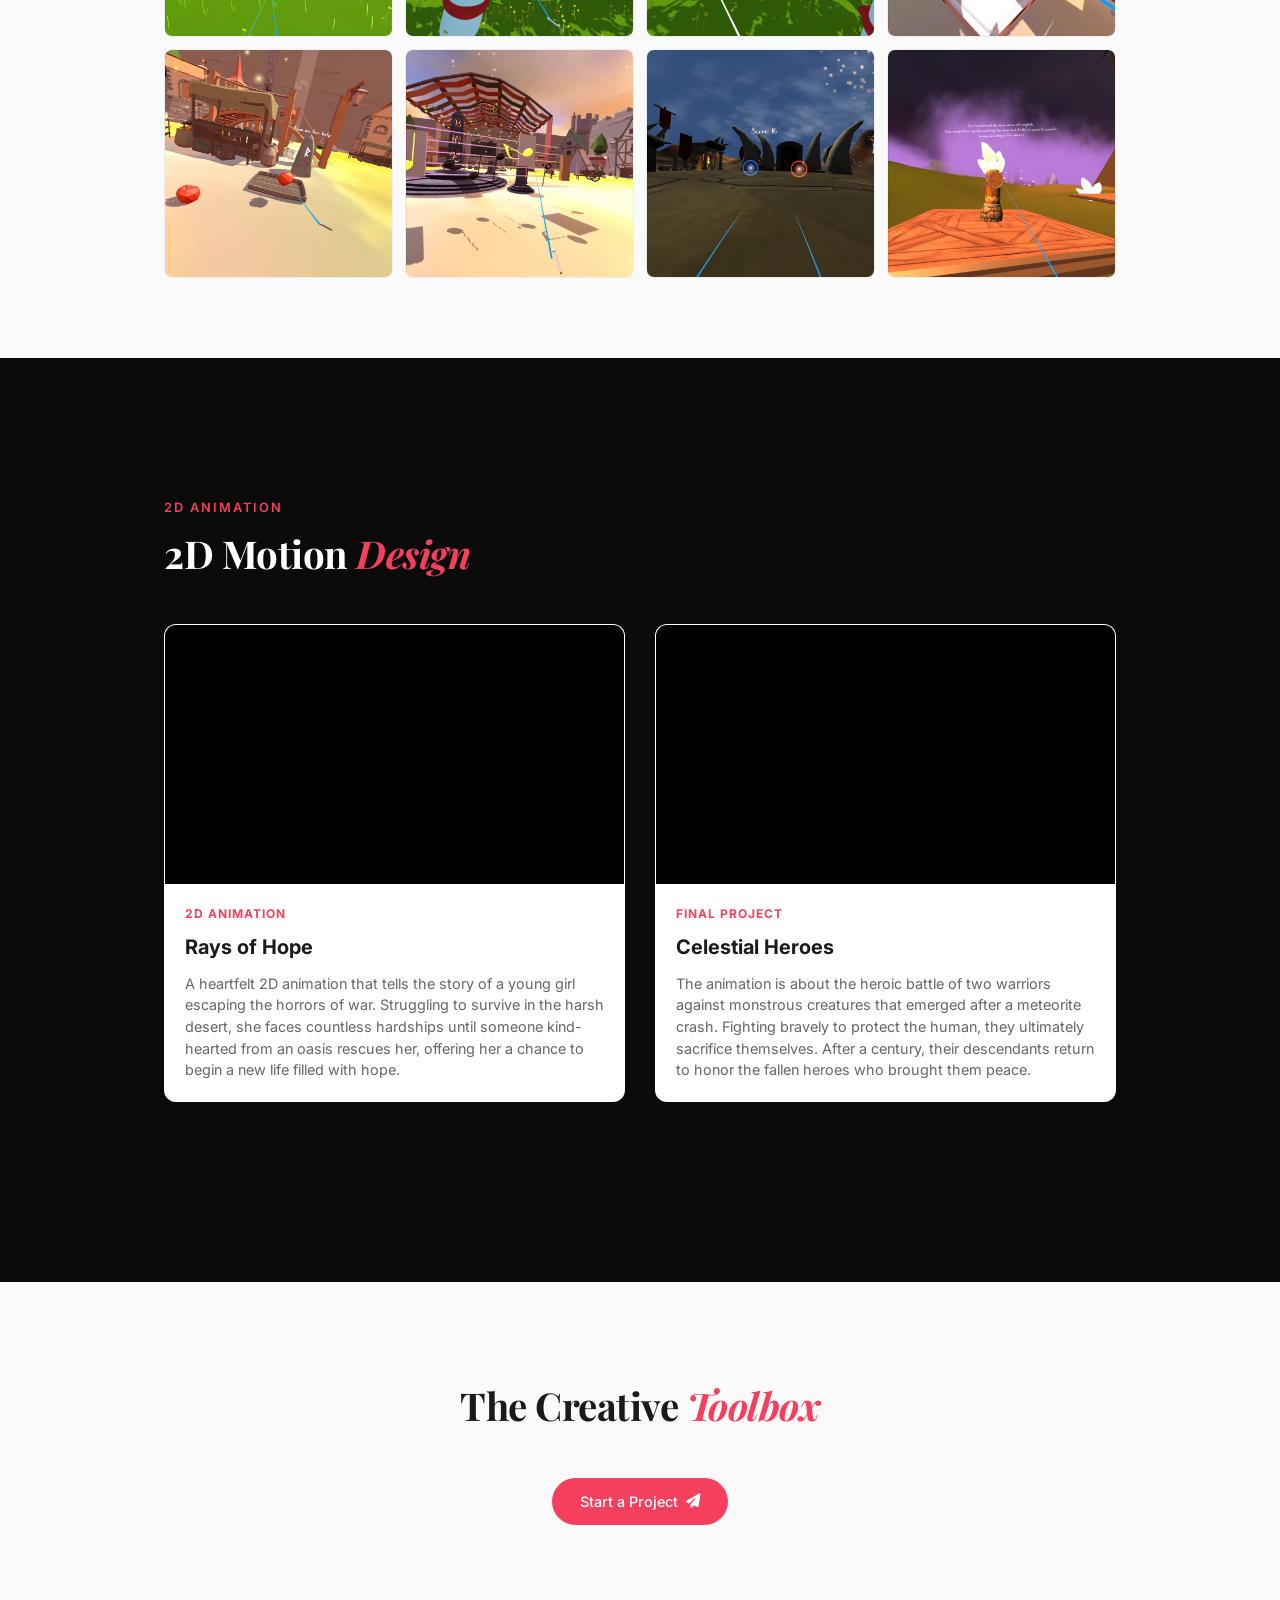
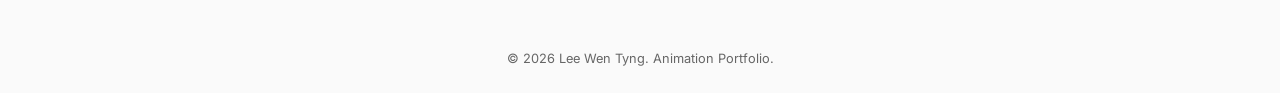
==== commit e8c2b766: "f" ====
--- a/anim.html
+++ b/anim.html
@@ -59,11 +59,11 @@
             top: 50%;
             transform: translateY(-50%);
             z-index: 100;
-            background: rgba(255, 255, 255, 0.95);
+            background: rgba(255, 255, 255, 0.1);
             backdrop-filter: blur(10px);
             border-radius: 50px;
             padding: 20px 12px;
-            box-shadow: 0 4px 20px rgba(0,0,0,0.1);
+            box-shadow: 0 4px 20px rgba(0,0,0,0.3);
             border: 1px solid var(--border);
         }
 
@@ -371,7 +371,19 @@
 .interest-card h4 { margin-bottom: 12px; color: #111; font-size: 1.1rem; }
 .interest-card p { font-size: 0.9rem; line-height: 1.6; color: #666; }
 
-
+ .case-study-container .btn-primary {
+            padding: 12px 32px;
+            font-weight: 600;
+            transition: all 0.3s ease;
+            background-color: var(--accent); /* 使用你定义的紫色 */
+            border: none;
+        }
+
+        .case-study-container .btn-primary:hover {
+            transform: translateY(-3px);
+            box-shadow: 0 10px 20px rgba(234, 51, 51, 0.3);
+            opacity: 0.9;
+        }
         @media (max-width: 768px) {
             .showcase-grid { grid-template-columns: 1fr; }
             .feature-grid {
@@ -388,6 +400,8 @@
             }
             .interest-grid { grid-template-columns: 1fr; }
         }
+
+        
     </style>
 </head>
 <body>
@@ -419,17 +433,17 @@
         <section class="project-hero">
             <div class="hero-content">
                 <p class="section-label" style="color: #fb7185;">Motion Graphics</p>
-                 <h1 class="hero-text" style="font-size: 3.5rem; color: white;">Moving <em>Stories</em></h1>
-                <p style="opacity: 0.8; max-width: 600px; margin: 20px auto;">从角色建模到动态图形，通过帧与帧之间的艺术赋予数字生命。</p>
+                 <h1 class="hero-text" style="font-size: 3.5rem; color: white;">Moving Stories In <br><em>Digital Dimensions</em></h1>
+                <p style="opacity: 0.8; max-width: 600px; margin: 20px auto;">From intricate character modeling to fluid motion graphics, I blend technical precision with the art of frame-by-frame storytelling to create worlds that move.</p>
                 <div class="hero-skill-tags">
                     <span class="skill-tag">
                        </i> Autodesk Maya
                     </span>
                     <span class="skill-tag">
-                        Blender
+                        Character Animation
                     </span>
                     <span class="skill-tag">
-                        After Effects
+                        Keyframing
                     </span>
                 </div>
             </div>
@@ -481,6 +495,12 @@
                     <div class="gallery-item" onclick="openLightbox(this)"><img src="assets/images/image1.jpg" alt="Gallery"></div>
                     <div class="gallery-item" onclick="openLightbox(this)"><img src="assets/images/image1.jpg" alt="Gallery"></div>
                 </div>
+
+                <div style="text-align: center; margin-top: 40px;">
+                    <a href="https://youtu.be/qzGu8PIP4Es" target="_blank" class="btn btn-primary">
+                        View Character Turntable </i>
+                    </a>
+                </div>
             </div>
 
         </section>
@@ -489,53 +509,25 @@
 
         <section id="project-3d" class="case-study-container reveal">
             <p class="section-label">3D Modeling</p>
-            <h2 class="section-heading">3D Modeling &<em>Rigging</em></h2>
-                <div class="showcase-grid">
-                    <div class="showcase-item">
-                            <div class="video-wrapper">
-                                <iframe 
-                                    src="https://www.youtube.com/embed/qzGu8PIP4Es" 
-                                    title="YouTube video player" 
-                                    frameborder="0" 
-                                    allow="accelerometer; autoplay; clipboard-write; encrypted-media; gyroscope; picture-in-picture; web-share" 
-                                    allowfullscreen>
-                                </iframe>
-                            </div>
-                            <div class="anim-meta">
-                                <span class="anim-tag" style="color: var(--accent);">Character Modeling</span>
-                                <h3>Main Character Modeling and Rigging</h3>
-                                
-                                <p>Inspired by Ancient Greek mythology, This Athena-themed island is inspired by Ancient Greek mythology. 
-                                    The mountain is sculpted using terrain tool, and the island is surrounded by a vast ocean. 
-                                    The sunset aesthetic and the warm red-orange palette enhances the mystical atmosphere.</p>
-                                <p>The animations is created to improve a sense of immersiveness. 
-                                    It blends mythology, storytelling, and exploration to create a captivating game environment.</p>
-                                
-                            </div>
-                        </div>
-
-                    <div class="showcase-item">
-                            <div class="video-wrapper">
-                                <iframe 
-                                    src="https://www.youtube.com/embed/CUZMwPjbkSA" 
-                                    title="YouTube video player" 
-                                    frameborder="0" 
-                                    allow="accelerometer; autoplay; clipboard-write; encrypted-media; gyroscope; picture-in-picture; web-share" 
-                                    allowfullscreen>
-                                </iframe>
-                            </div>
-                            <div class="anim-meta">
-                                <span class="anim-tag" style="color: var(--accent);">Environment Modeling</span>
-                                <h3>Castle Modeling</h3>
-                                
-                                <p>Inspired by Ancient Greek mythology, This Athena-themed island is inspired by Ancient Greek mythology. 
-                                    The mountain is sculpted using terrain tool, and the island is surrounded by a vast ocean. 
-                                    The sunset aesthetic and the warm red-orange palette enhances the mystical atmosphere.</p>
-                                <p>The animations is created to improve a sense of immersiveness. 
-                                    It blends mythology, storytelling, and exploration to create a captivating game environment.</p>
-                               
-                            </div>
-                        </div>
+            <h2 class="section-heading">Character &  <em>Object Modeling</em></h2>
+
+            <div class="gallery-grid">
+                    <div class="gallery-item" onclick="openLightbox(this)"><img src="assets/images/vrar/vr1.png" alt="Gallery"></div>
+                    <div class="gallery-item" onclick="openLightbox(this)"><img src="assets/images/vrar/vr2.png" alt="Gallery"></div>
+                    <div class="gallery-item" onclick="openLightbox(this)"><img src="assets/images/vrar/vr3.png" alt="Gallery"></div>
+                    <div class="gallery-item" onclick="openLightbox(this)"><img src="assets/images/vrar/vr4.png" alt="Gallery"></div>
+                    <div class="gallery-item" onclick="openLightbox(this)"><img src="assets/images/vrar/vr5.png" alt="Gallery"></div>
+                    <div class="gallery-item" onclick="openLightbox(this)"><img src="assets/images/vrar/vr6.png" alt="Gallery"></div>
+                    <div class="gallery-item" onclick="openLightbox(this)"><img src="assets/images/vrar/vr7.png" alt="Gallery"></div>
+                    <div class="gallery-item" onclick="openLightbox(this)"><img src="assets/images/vrar/vr8.png" alt="Gallery"></div>
+                    <div class="gallery-item" onclick="openLightbox(this)"><img src="assets/images/vrar/vr1.png" alt="Gallery"></div>
+                    <div class="gallery-item" onclick="openLightbox(this)"><img src="assets/images/vrar/vr2.png" alt="Gallery"></div>
+                    <div class="gallery-item" onclick="openLightbox(this)"><img src="assets/images/vrar/vr3.png" alt="Gallery"></div>
+                    <div class="gallery-item" onclick="openLightbox(this)"><img src="assets/images/vrar/vr4.png" alt="Gallery"></div>
+                    <div class="gallery-item" onclick="openLightbox(this)"><img src="assets/images/vrar/vr5.png" alt="Gallery"></div>
+                    <div class="gallery-item" onclick="openLightbox(this)"><img src="assets/images/vrar/vr6.png" alt="Gallery"></div>
+                    <div class="gallery-item" onclick="openLightbox(this)"><img src="assets/images/vrar/vr7.png" alt="Gallery"></div>
+                    <div class="gallery-item" onclick="openLightbox(this)"><img src="assets/images/vrar/vr8.png" alt="Gallery"></div>
                 </div>
 
         </section>
@@ -581,9 +573,7 @@
                                 <p>The animation is about the heroic battle of two warriors against monstrous creatures that emerged after a meteorite crash. 
                                     Fighting bravely to protect the human, they ultimately sacrifice themselves. 
                                     After a century, their descendants return to honor the fallen heroes who brought them peace.</p>
-                                <a href="https://youtube.com/your-video-link" target="_blank" class="btn-small">
-                                    <i class="fab fa-youtube"></i> Behind the scenes
-                                </a>
+                                
                             </div>
                         </div>
 
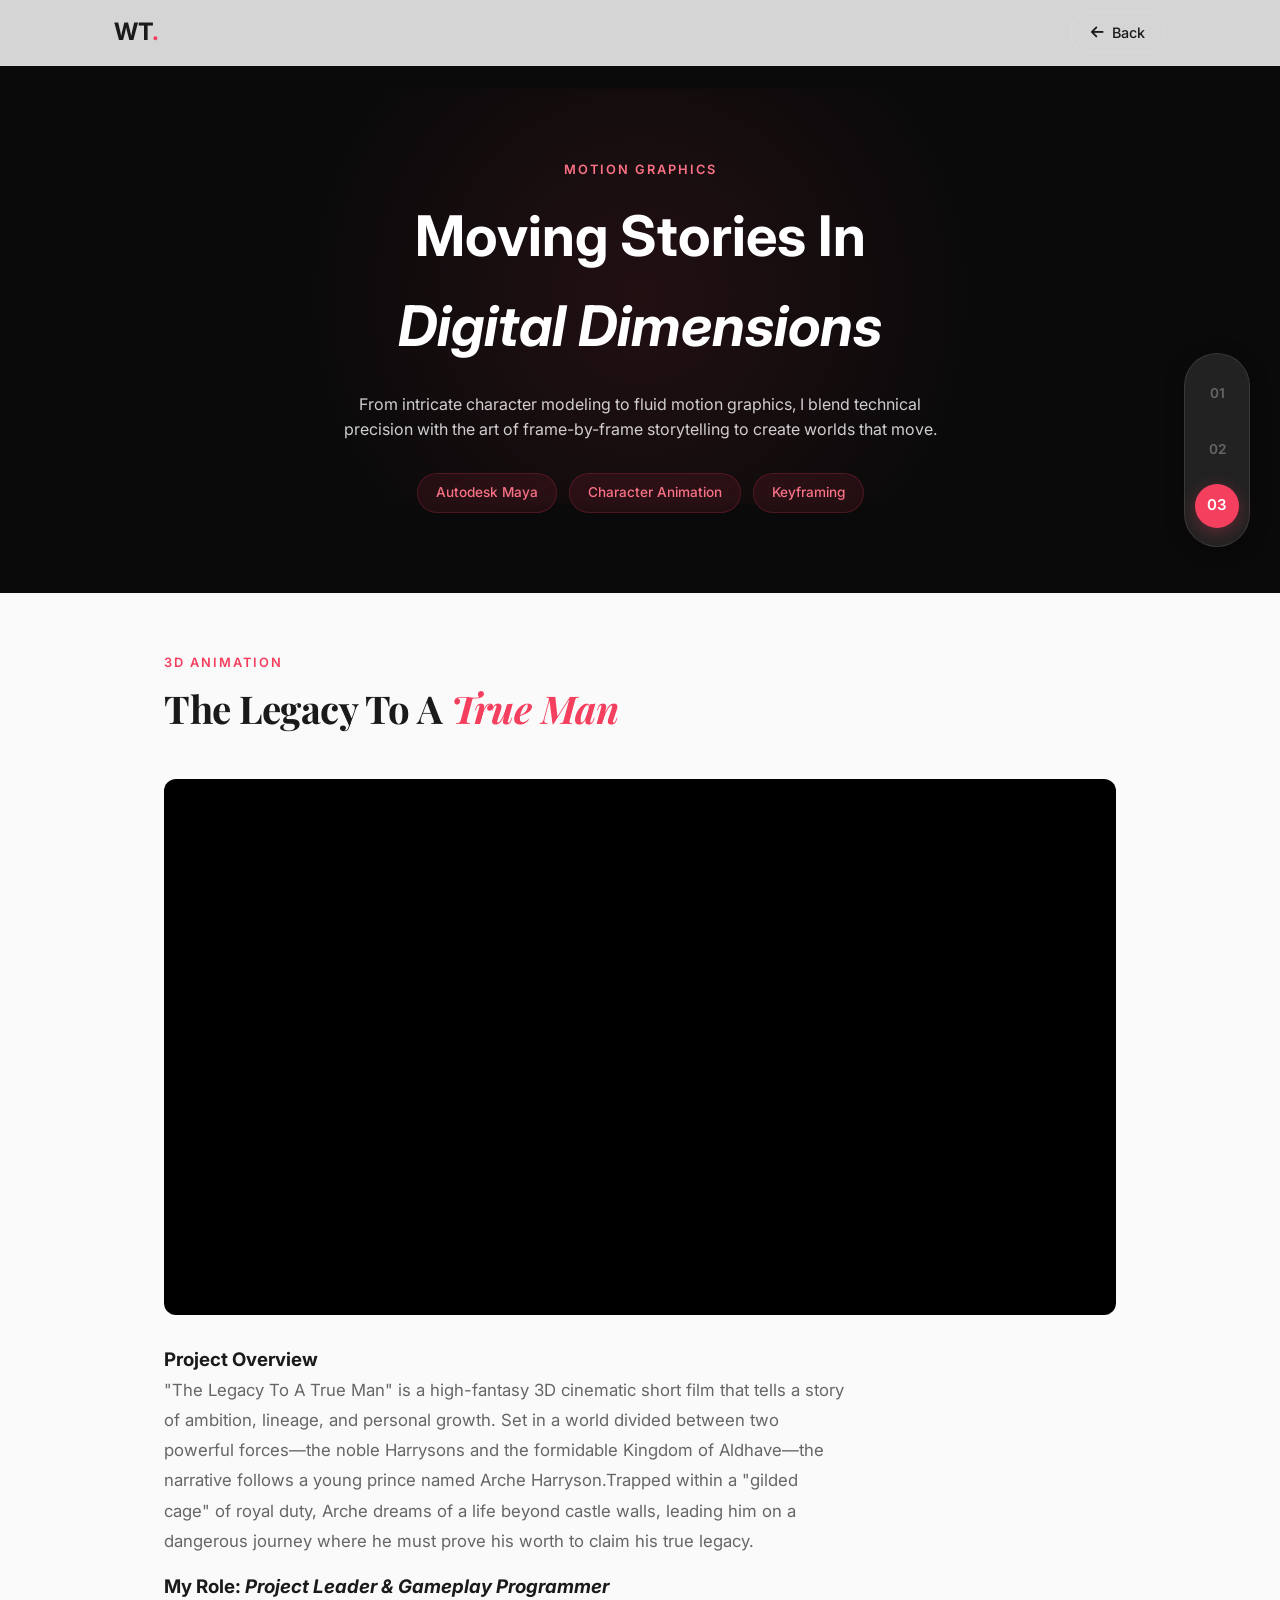
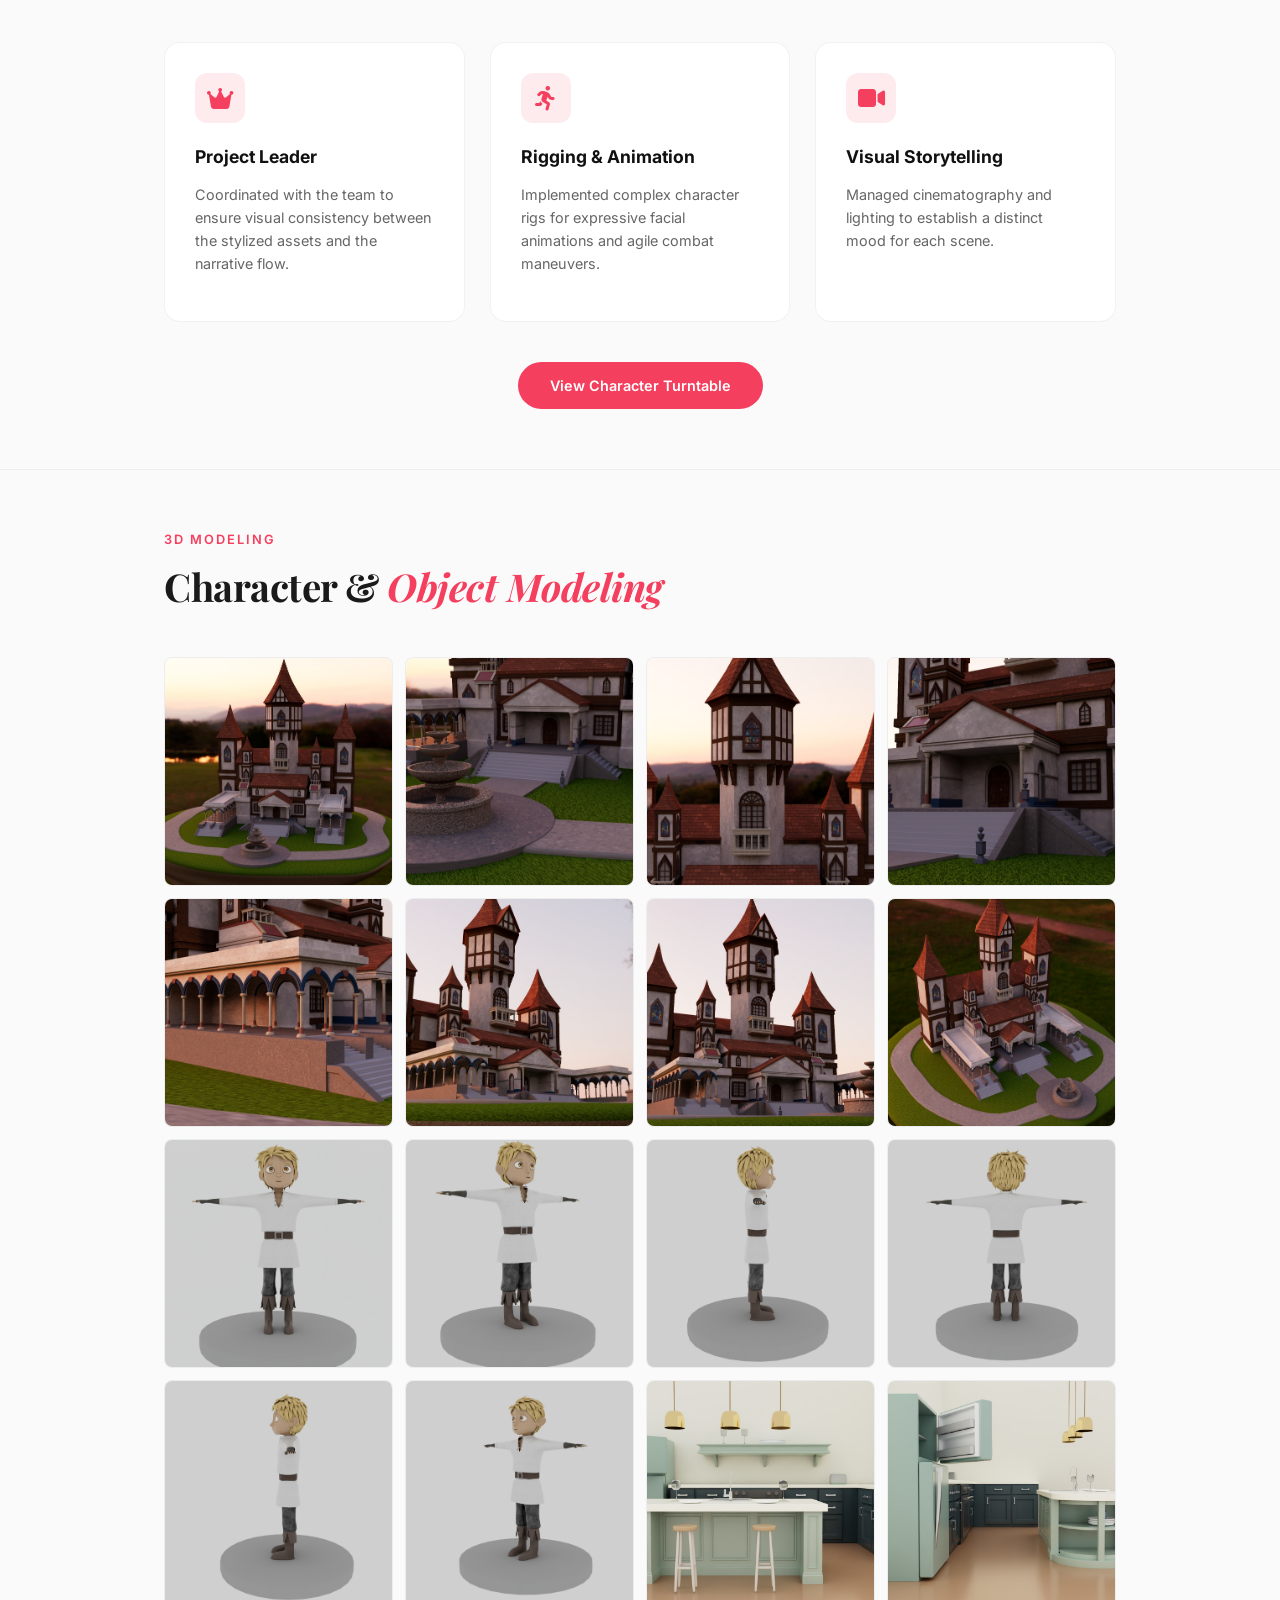
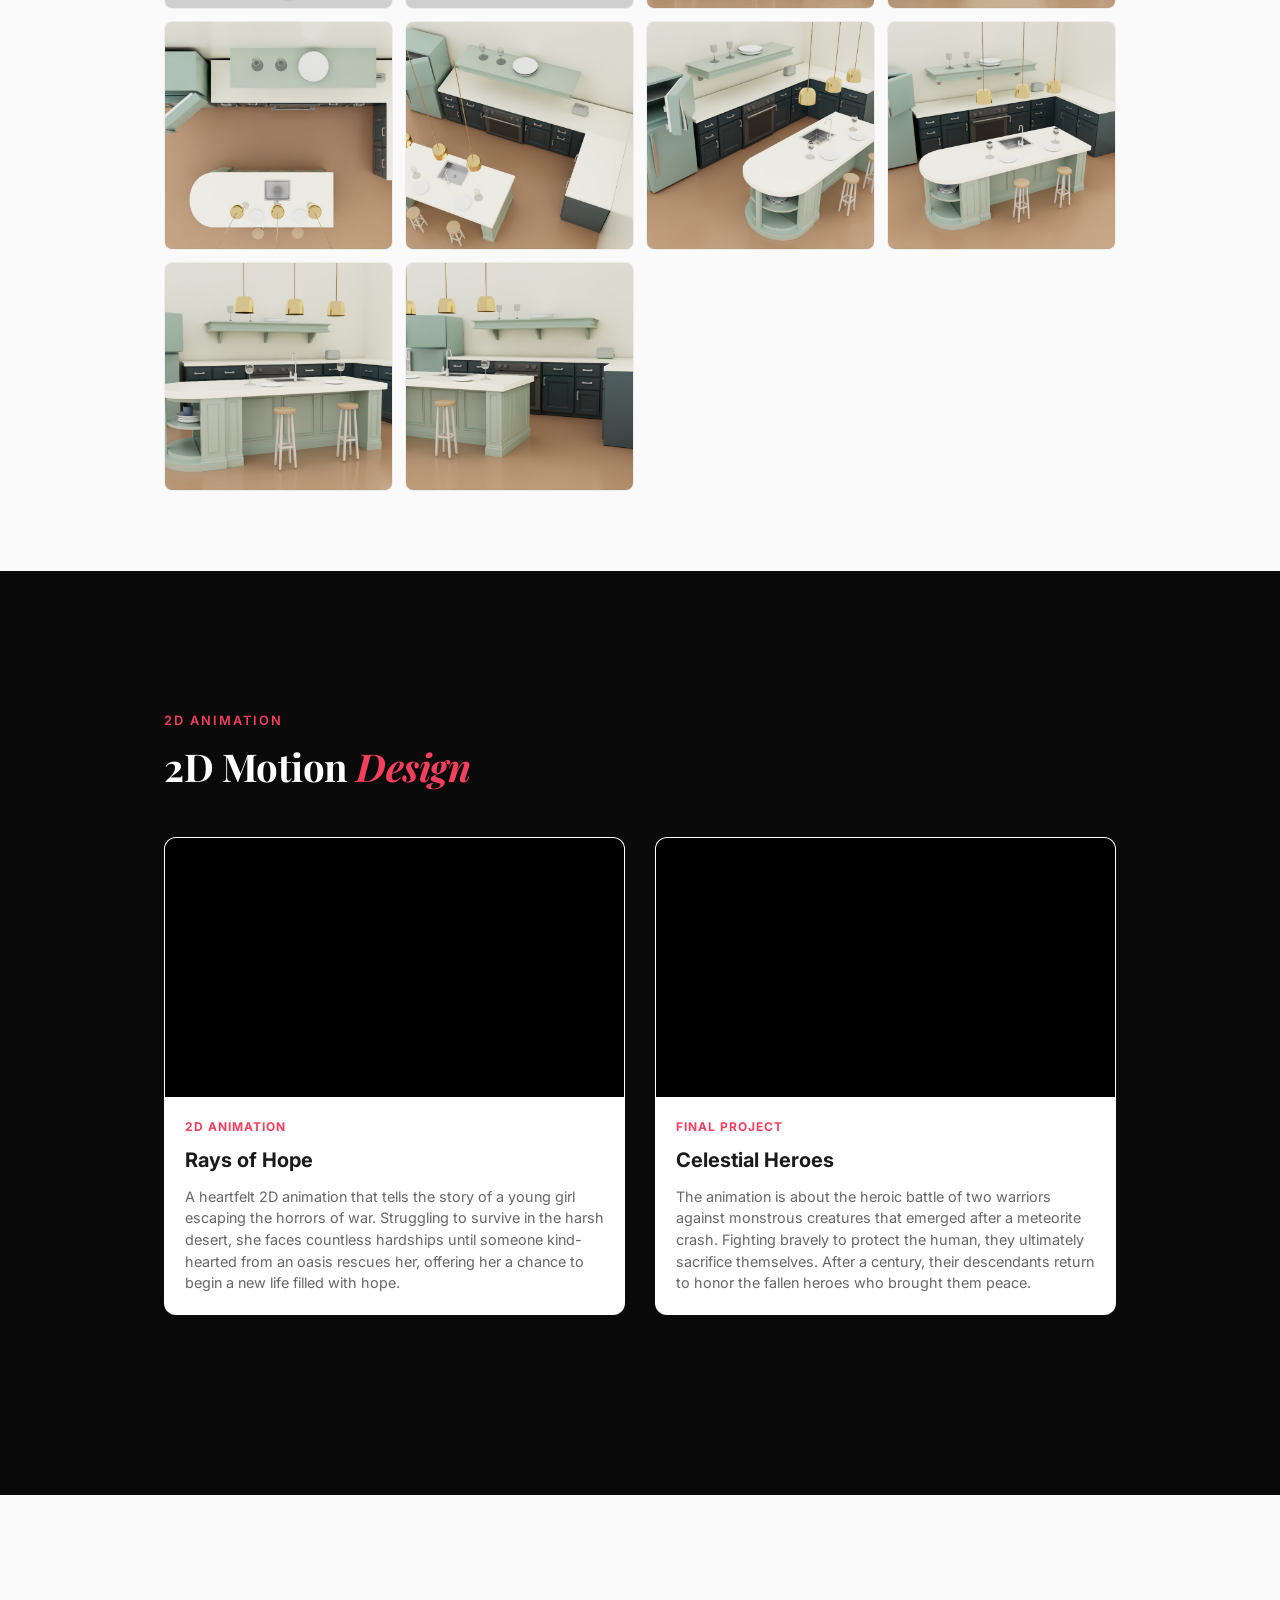
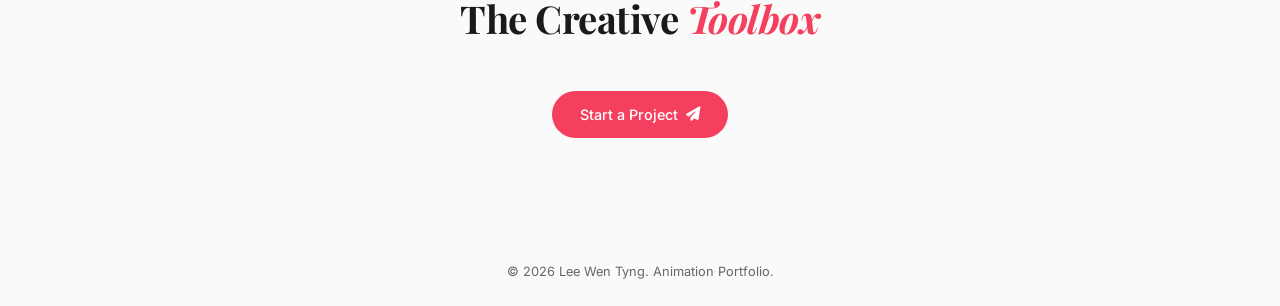
==== commit 7c570f53: "f" ====
--- a/anim.html
+++ b/anim.html
@@ -489,13 +489,6 @@
                         </div>
                     </div>
 
-                <div class="gallery-grid">
-                    <div class="gallery-item" onclick="openLightbox(this)"><img src="assets/images/image1.jpg" alt="Gallery"></div>
-                    <div class="gallery-item" onclick="openLightbox(this)"><img src="assets/images/image1.jpg" alt="Gallery"></div>
-                    <div class="gallery-item" onclick="openLightbox(this)"><img src="assets/images/image1.jpg" alt="Gallery"></div>
-                    <div class="gallery-item" onclick="openLightbox(this)"><img src="assets/images/image1.jpg" alt="Gallery"></div>
-                </div>
-
                 <div style="text-align: center; margin-top: 40px;">
                     <a href="https://youtu.be/qzGu8PIP4Es" target="_blank" class="btn btn-primary">
                         View Character Turntable </i>
@@ -512,22 +505,28 @@
             <h2 class="section-heading">Character &  <em>Object Modeling</em></h2>
 
             <div class="gallery-grid">
-                    <div class="gallery-item" onclick="openLightbox(this)"><img src="assets/images/vrar/vr1.png" alt="Gallery"></div>
-                    <div class="gallery-item" onclick="openLightbox(this)"><img src="assets/images/vrar/vr2.png" alt="Gallery"></div>
-                    <div class="gallery-item" onclick="openLightbox(this)"><img src="assets/images/vrar/vr3.png" alt="Gallery"></div>
-                    <div class="gallery-item" onclick="openLightbox(this)"><img src="assets/images/vrar/vr4.png" alt="Gallery"></div>
-                    <div class="gallery-item" onclick="openLightbox(this)"><img src="assets/images/vrar/vr5.png" alt="Gallery"></div>
-                    <div class="gallery-item" onclick="openLightbox(this)"><img src="assets/images/vrar/vr6.png" alt="Gallery"></div>
-                    <div class="gallery-item" onclick="openLightbox(this)"><img src="assets/images/vrar/vr7.png" alt="Gallery"></div>
-                    <div class="gallery-item" onclick="openLightbox(this)"><img src="assets/images/vrar/vr8.png" alt="Gallery"></div>
-                    <div class="gallery-item" onclick="openLightbox(this)"><img src="assets/images/vrar/vr1.png" alt="Gallery"></div>
-                    <div class="gallery-item" onclick="openLightbox(this)"><img src="assets/images/vrar/vr2.png" alt="Gallery"></div>
-                    <div class="gallery-item" onclick="openLightbox(this)"><img src="assets/images/vrar/vr3.png" alt="Gallery"></div>
-                    <div class="gallery-item" onclick="openLightbox(this)"><img src="assets/images/vrar/vr4.png" alt="Gallery"></div>
-                    <div class="gallery-item" onclick="openLightbox(this)"><img src="assets/images/vrar/vr5.png" alt="Gallery"></div>
-                    <div class="gallery-item" onclick="openLightbox(this)"><img src="assets/images/vrar/vr6.png" alt="Gallery"></div>
-                    <div class="gallery-item" onclick="openLightbox(this)"><img src="assets/images/vrar/vr7.png" alt="Gallery"></div>
-                    <div class="gallery-item" onclick="openLightbox(this)"><img src="assets/images/vrar/vr8.png" alt="Gallery"></div>
+                    <div class="gallery-item" onclick="openLightbox(this)"><img src="assets/images/anim/3DModeling/castle/1.jpg" alt="Gallery"></div>
+                    <div class="gallery-item" onclick="openLightbox(this)"><img src="assets/images/anim/3DModeling/castle/5.jpg" alt="Gallery"></div>
+                    <div class="gallery-item" onclick="openLightbox(this)"><img src="assets/images/anim/3DModeling/castle/6.jpg" alt="Gallery"></div>
+                    <div class="gallery-item" onclick="openLightbox(this)"><img src="assets/images/anim/3DModeling/castle/7.jpg" alt="Gallery"></div>
+                    <div class="gallery-item" onclick="openLightbox(this)"><img src="assets/images/anim/3DModeling/castle/12.jpg" alt="Gallery"></div>
+                    <div class="gallery-item" onclick="openLightbox(this)"><img src="assets/images/anim/3DModeling/castle/13.jpg" alt="Gallery"></div>
+                    <div class="gallery-item" onclick="openLightbox(this)"><img src="assets/images/anim/3DModeling/castle/down left.jpg" alt="Gallery"></div>
+                    <div class="gallery-item" onclick="openLightbox(this)"><img src="assets/images/anim/3DModeling/castle/top left.jpg" alt="Gallery"></div>
+                    <div class="gallery-item" onclick="openLightbox(this)"><img src="assets/images/anim/3DModeling/character/1.jpg" alt="Gallery"></div>
+                    <div class="gallery-item" onclick="openLightbox(this)"><img src="assets/images/anim/3DModeling/character/2.jpg" alt="Gallery"></div>
+                    <div class="gallery-item" onclick="openLightbox(this)"><img src="assets/images/anim/3DModeling/character/3.jpg" alt="Gallery"></div>
+                    <div class="gallery-item" onclick="openLightbox(this)"><img src="assets/images/anim/3DModeling/character/5.jpg" alt="Gallery"></div>
+                    <div class="gallery-item" onclick="openLightbox(this)"><img src="assets/images/anim/3DModeling/character/7.jpg" alt="Gallery"></div>
+                    <div class="gallery-item" onclick="openLightbox(this)"><img src="assets/images/anim/3DModeling/character/8.jpg" alt="Gallery"></div>
+                    <div class="gallery-item" onclick="openLightbox(this)"><img src="assets/images/anim/3DModeling/Kitchen/FD1.jpg" alt="Gallery"></div>
+                    <div class="gallery-item" onclick="openLightbox(this)"><img src="assets/images/anim/3DModeling/Kitchen/FD2.jpg" alt="Gallery"></div>
+                    <div class="gallery-item" onclick="openLightbox(this)"><img src="assets/images/anim/3DModeling/Kitchen/FD3.jpg" alt="Gallery"></div>
+                    <div class="gallery-item" onclick="openLightbox(this)"><img src="assets/images/anim/3DModeling/Kitchen/FD4.jpg" alt="Gallery"></div>
+                    <div class="gallery-item" onclick="openLightbox(this)"><img src="assets/images/anim/3DModeling/Kitchen/FD5.jpg" alt="Gallery"></div>
+                    <div class="gallery-item" onclick="openLightbox(this)"><img src="assets/images/anim/3DModeling/Kitchen/FD6.jpg" alt="Gallery"></div>
+                    <div class="gallery-item" onclick="openLightbox(this)"><img src="assets/images/anim/3DModeling/Kitchen/FD7.jpg" alt="Gallery"></div>                
+                    <div class="gallery-item" onclick="openLightbox(this)"><img src="assets/images/anim/3DModeling/Kitchen/FD8.jpg" alt="Gallery"></div>
                 </div>
 
         </section>
